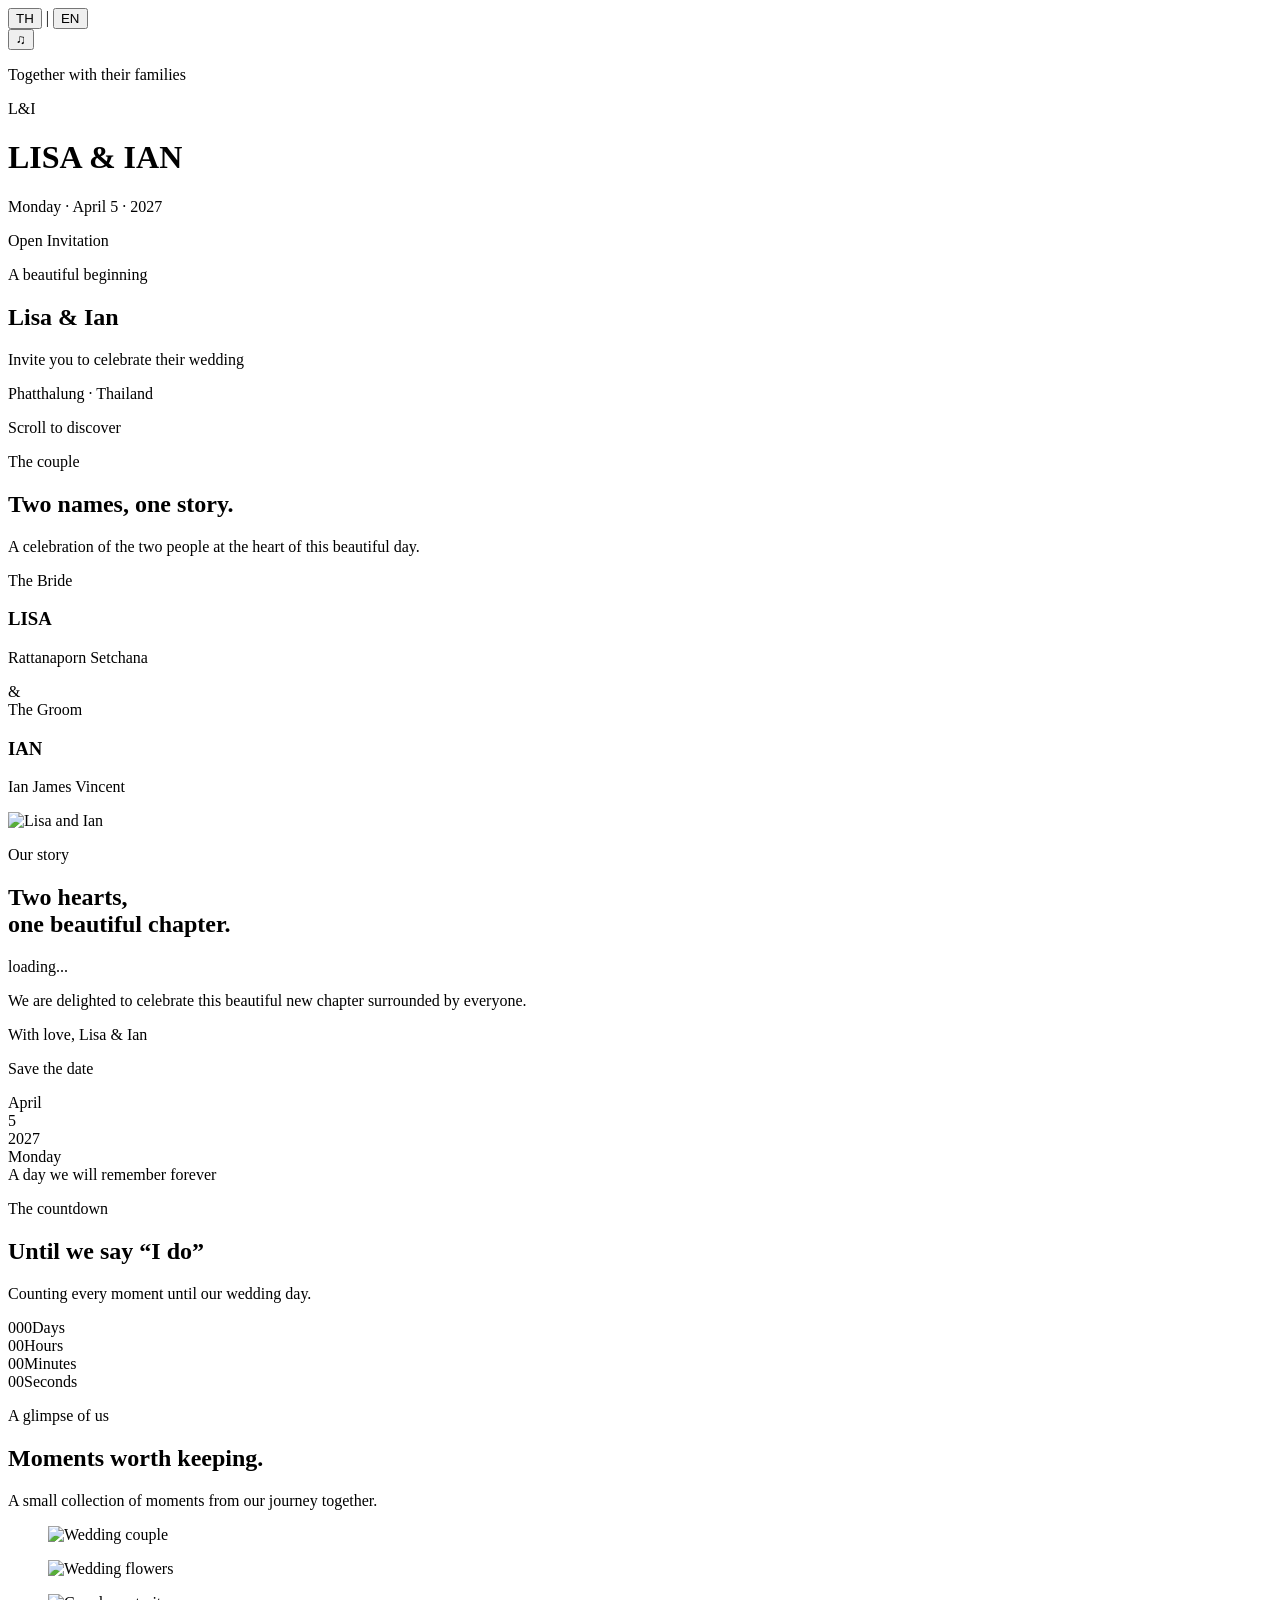
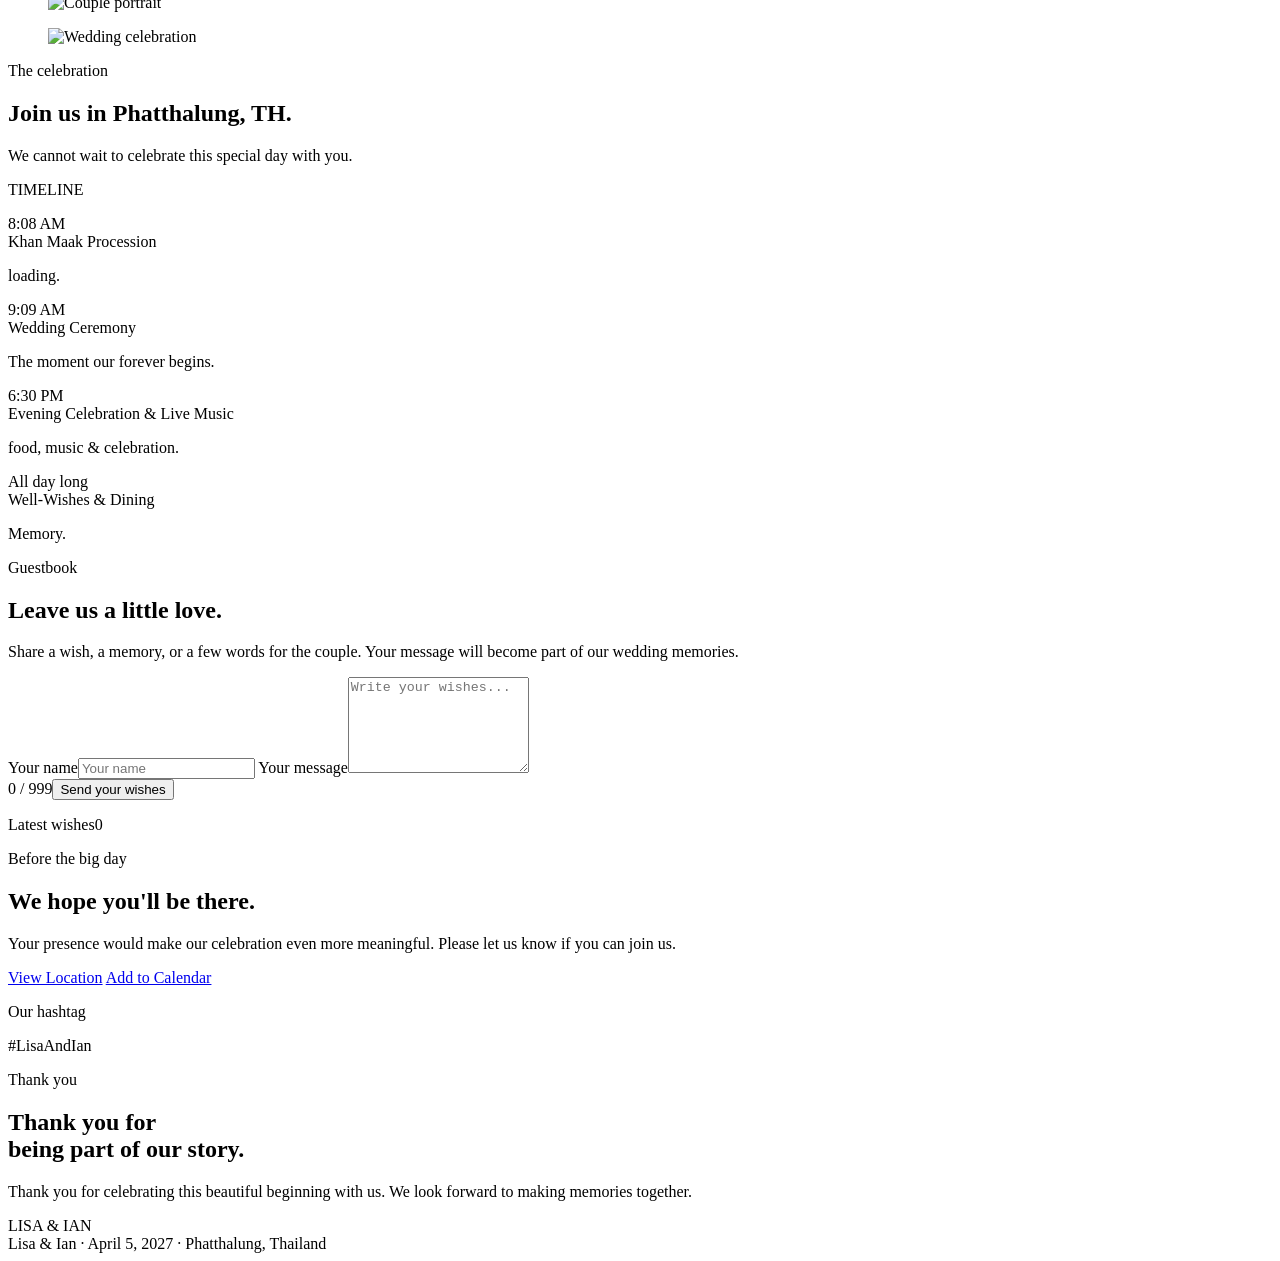
==== index.html @ dd4c302f "Add files via upload" ====
<!DOCTYPE html>
<html lang="en">
<head>
  <meta charset="UTF-8">
  <meta name="viewport" content="width=device-width, initial-scale=1.0">
  <meta name="theme-color" content="#f6f1e8">
  <meta name="description" content="Dao & Ian — Digital Wedding Invitation">
  <title>Lisa & Ian | Wedding Invitation</title>
  <link rel="preconnect" href="https://fonts.googleapis.com">
  <link rel="preconnect" href="https://fonts.gstatic.com" crossorigin>
  <link rel="stylesheet" href="https://fonts.googleapis.com/css2?family=Cormorant+Garamond:wght@400;500;600;700&family=DM+Sans:wght@300;400;500;600&family=Noto+Sans+Thai:wght@300;400;500;600&family=Noto+Serif+Thai:wght@400;500;600;700&display=swap">
  <link rel="stylesheet" href="css/style.css">
</head>
<body>
  <div class="site-noise" aria-hidden="true"></div>

  <header class="floating-tools" aria-label="Invitation controls">
    <div class="language-switcher" role="group" aria-label="Language selector">
      <button type="button" data-lang="th" aria-label="ภาษาไทย">TH</button>
      <span class="language-divider">|</span>
      <button type="button" data-lang="en" aria-label="English">EN</button>
    </div>
    <button type="button" class="music-control" id="music-toggle" aria-pressed="false" aria-label="Play wedding music">
      <span class="music-icon" aria-hidden="true">♫</span>
      <span class="music-label" data-i18n="musicPlay"></span>
    </button>
  </header>

  <audio id="wedding-music" loop>
    <source src="assets/audio/GAVIN.D - A ROCKET TO THE MOON.mp3" type="audio/mpeg">
  </audio>

  <input type="checkbox" id="open-toggle" hidden>

  <div class="petal petal-1" aria-hidden="true"></div>
  <div class="petal petal-2" aria-hidden="true"></div>
  <div class="petal petal-3" aria-hidden="true"></div>
  <div class="petal petal-4" aria-hidden="true"></div>

  <div class="cover" id="cover">
    <div class="cover-card">
      <p class="eyebrow" data-i18n="coverEyebrow">Together with their families</p>
      <div class="monogram" aria-hidden="true">L&amp;I</div>
      <h1>
        <span class="i18n" data-i18n="brideShort">LISA</span>
        <span class="cover-amp">&amp;</span>
        <span class="i18n" data-i18n="groomShort">IAN</span>
      </h1>
      <div class="ornament"></div>
      <p class="cover-date" data-i18n="coverDate">Monday · April 5 · 2027</p>
      <label for="open-toggle" class="open-invitation" id="open-invitation">
        <span data-i18n="openInvitation">Open Invitation</span>
      </label>
    </div>
  </div>

  <main>
    <section class="hero section-full" id="home">
      <div class="hero-inner reveal">
        <p class="eyebrow" data-i18n="heroKicker">A beautiful beginning</p>
        <h2>
          <span>Lisa</span>
          <span class="hero-amp">&amp;</span>
          <span>Ian</span>
        </h2>
        <p class="hero-sub" data-i18n="heroSub">Invite you to celebrate their wedding</p>
        <div class="ornament"></div>
        <p class="hero-sub" data-i18n="location">Phatthalung · Thailand</p>
      </div>
      <div class="scroll-cue" data-i18n="scrollCue">Scroll to discover</div>
    </section>

    <section class="couple section-paper" id="couple">
      <div class="container">
        <div class="center reveal">
          <p class="section-kicker" data-i18n="coupleKicker">The couple</p>
          <h2 class="section-title" data-i18n="coupleTitle">Two names, one story.</h2>
          <p class="lead" data-i18n="coupleLead">A celebration of the two people at the heart of this beautiful day.</p>
        </div>
        <div class="names-grid">
          <article class="name-card reveal">
            <span class="name-role" data-i18n="brideLabel">The Bride</span>
            <h3 data-i18n="brideName">LISA</h3>
            <p class="thai-name" data-i18n="brideThai">Rattanaporn Setchana</p>
          </article>
          <div class="names-divider" aria-hidden="true">&amp;</div>
          <article class="name-card reveal">
            <span class="name-role" data-i18n="groomLabel">The Groom</span>
            <h3 data-i18n="groomName">IAN</h3>
            <p class="thai-name" data-i18n="groomThai">Ian James Vincent</p>
          </article>
        </div>
      </div>
    </section>

    <section class="story section-paper" id="story">
      <div class="container story-grid">
        <div class="story-photo reveal">
          <img src="/assets/images/wgrings.png" alt="Lisa and Ian">
        </div>
        <div class="story-copy reveal">
          <p class="section-kicker" data-i18n="storyKicker">Our story</p>
          <h2 class="section-title" data-i18n="storyTitle">Two hearts,<br>one beautiful chapter.</h2>
          <p data-i18n="storyP1">loading...</p>
          <p data-i18n="storyP2">We are delighted to celebrate this beautiful new chapter surrounded by everyone.</p>
          <div class="signature" data-i18n="signature">With love, Lisa &amp; Ian</div>
        </div>
      </div>
    </section>

    <section class="date-section section-ivory" id="date">
      <div class="container center">
        <p class="section-kicker reveal" data-i18n="saveDate">Save the date</p>
        <div class="date-wrap reveal">
          <div class="month" data-i18n="month">April</div>
          <div class="day">5</div>
          <div class="year" data-i18n="year">2027</div>
          <div class="date-note" data-i18n="dateDay">Monday</div>
          <div class="ornament"></div>
          <div class="date-note" data-i18n="dateNote">A day we will remember forever</div>
        </div>
      </div>
    </section>

    <section class="countdown-section section-paper" id="countdown-section">
      <div class="container center">
        <p class="section-kicker reveal" data-i18n="countdownKicker">The countdown</p>
        <h2 class="section-title reveal" data-i18n="countdownTitle">Until we say “I do”</h2>
        <p class="lead reveal" data-i18n="countdownLead">Counting every moment until our wedding day.</p>
        <div class="countdown-grid reveal" id="countdown" data-target="2027-04-05T17:00:00+07:00" aria-live="polite">
          <div class="countdown-unit"><span class="countdown-value" data-unit="days">000</span><span class="countdown-label" data-i18n="days">Days</span></div>
          <div class="countdown-unit"><span class="countdown-value" data-unit="hours">00</span><span class="countdown-label" data-i18n="hours">Hours</span></div>
          <div class="countdown-unit"><span class="countdown-value" data-unit="minutes">00</span><span class="countdown-label" data-i18n="minutes">Minutes</span></div>
          <div class="countdown-unit"><span class="countdown-value" data-unit="seconds">00</span><span class="countdown-label" data-i18n="seconds">Seconds</span></div>
        </div>
        <p class="countdown-complete" id="countdown-complete" hidden data-i18n="countdownComplete">Today is the day. Welcome to our celebration.</p>
      </div>
    </section>

    <section class="gallery section-paper" id="gallery">
      <div class="container">
        <div class="center reveal">
          <p class="section-kicker" data-i18n="galleryKicker">A glimpse of us</p>
          <h2 class="section-title" data-i18n="galleryTitle">Moments worth keeping.</h2>
          <p class="lead" data-i18n="galleryLead">A small collection of moments from our journey together.</p>
        </div>
        <div class="gallery-grid">
          <figure class="gallery-item g1 reveal"><img src="/assets/images/di02_n.jpg" alt="Wedding couple"></figure>
          <figure class="gallery-item g2 reveal"><img src="https://images.unsplash.com/photo-1519225421980-715cb0215aed?auto=format&amp;fit=crop&amp;w=1000&amp;q=85" alt="Wedding flowers"></figure>
          <figure class="gallery-item g3 reveal"><img src="/assets/images/di03_n.jpg" alt="Couple portrait"></figure>
          <figure class="gallery-item g4 reveal"><img src="https://images.unsplash.com/photo-1464366400600-7168b8af9bc3?auto=format&amp;fit=crop&amp;w=1400&amp;q=85" alt="Wedding celebration"></figure>
        </div>
      </div>
    </section>

    <section class="details section-ivory" id="details">
      <div class="container">
        <div class="center reveal">
          <p class="section-kicker" data-i18n="celebrationKicker">The celebration</p>
          <h2 class="section-title" data-i18n="celebrationTitle">Join us in Phatthalung, TH.</h2>
          <p class="lead" data-i18n="celebrationLead">We cannot wait to celebrate this special day with you.</p>
        </div>
        <div class="container center">
        <p class="section-kicker reveal" data-i18n="day">TIMELINE</p>       
        <div class="timeline">
          <div class="time-row reveal"><div class="time-copy"><div class="time" data-i18n="time1">8:08 AM</div><div class="event" data-i18n="guestArrival">Khan Maak Procession</div><p data-i18n="welcome">loading.</p></div></div>
          <div class="time-row reveal"><div class="time-copy"><div class="time" data-i18n="time2">9:09 AM</div><div class="event" data-i18n="ceremony">Wedding Ceremony</div><p data-i18n="foreverBegins">The moment our forever begins.</p></div></div>
          <div class="time-row reveal"><div class="time-copy"><div class="time" data-i18n="time3">6:30 PM</div><div class="event" data-i18n="dinner">Evening Celebration &amp; Live Music</div><p data-i18n="goodFood">food, music &amp; celebration.</p></div></div>
          <div class="time-row reveal"><div class="time-copy"><div class="time" data-i18n="allDay">All day long</div><div class="event" data-i18n="endOfEvening">Well-Wishes &amp; Dining</div><p data-i18n="nextMemory">Memory.</p></div></div>
        </div>
      </div>
      </div>
    </section>
    
    <section class="wishes section-ivory" id="wishes">
      <div class="container">
        <div class="center reveal">
          <p class="section-kicker" data-i18n="wishesKicker">Guestbook</p>
          <h2 class="section-title" data-i18n="wishesTitle">Leave us a little love.</h2>
          <p class="lead" data-i18n="wishesLead">Share a wish, a memory, or a few words for the couple. Your message will become part of our wedding memories.</p>
        </div>

        <div class="wishes-layout">
          <form class="wish-form reveal" id="wish-form" novalidate>
            <label class="field"><span data-i18n="wishNameLabel">Your name</span><input id="wish-name" name="name" type="text" maxlength="80" required autocomplete="name" placeholder="Your name" data-i18n-placeholder="wishPlaceholderName"></label>
            <label class="field"><span data-i18n="wishMessageLabel">Your message</span><textarea id="wish-message" name="message" maxlength="500" rows="6" required placeholder="Write your wishes..." data-i18n-placeholder="wishPlaceholderMessage"></textarea></label>
            <div class="form-row"><span class="char-count" id="char-count">0 / 999</span><button class="button primary" type="submit" id="wish-submit"><span data-i18n="wishSubmit">Send your wishes</span></button></div>
            <p class="form-status" id="wish-status" role="status" aria-live="polite"></p>
          </form>

          <div class="wish-list-wrap reveal">
            <div class="wish-list-head"><span data-i18n="latestWishes">Latest wishes</span><span class="wish-count" id="wish-count">0</span></div>
            <div class="wish-list" id="wish-list" aria-live="polite"></div>
          </div>
        </div>
      </div>
    </section>

    <section class="cta section-ivory" id="rsvp">
      <div class="container reveal center">
        <p class="section-kicker" data-i18n="beforeDay">Before the big day</p>
        <h2 class="section-title" data-i18n="hopeThere">We hope you'll be there.</h2>
        <p class="lead" data-i18n="rsvpLead">Your presence would make our celebration even more meaningful. Please let us know if you can join us.</p>
        <div class="cta-buttons">
          <a class="button" href="https://maps.app.goo.gl/TdqtcqQXXJu2aYjw8" target="_blank" rel="noopener"><span data-i18n="viewLocation">View Location</span></a>
          <!-- <a class="button primary" href="https://forms.google.com/" target="_blank" rel="noopener"><span data-i18n="rsvp">RSVP</span></a> -->
          <a class="button" href="https://calendar.google.com/" target="_blank" rel="noopener"><span data-i18n="calendar">Add to Calendar</span></a>
        </div>
        <div class="ornament"></div>
        <p class="section-kicker" data-i18n="hashtag">Our hashtag</p>
        <div class="hashtag">#LisaAndIan</div>
      </div>
    </section>

    <section class="farewell" id="farewell">
      <div class="container reveal center">
        <p class="section-kicker" data-i18n="thankYou">Thank you</p>
        <h2 data-i18n="farewellTitle">Thank you for<br>being part of our story.</h2>
        <p data-i18n="farewellLead">Thank you for celebrating this beautiful beginning with us. We look forward to making memories together.</p>
        <div class="initials">LISA &amp; IAN</div>
      </div>
    </section>
  </main>

  <footer><span data-i18n="footer">Lisa &amp; Ian · April 5, 2027 · Phatthalung, Thailand</span></footer>

  <script src="js/config.js"></script>
  <!-- <script src="js/i18n.js"></script> -->
  <script src="js/countdown.js"></script>
  <script src="js/music.js"></script>
  <script src="js/guestbook.js"></script>
  <script src="js/main.js"></script>
</body>
</html>
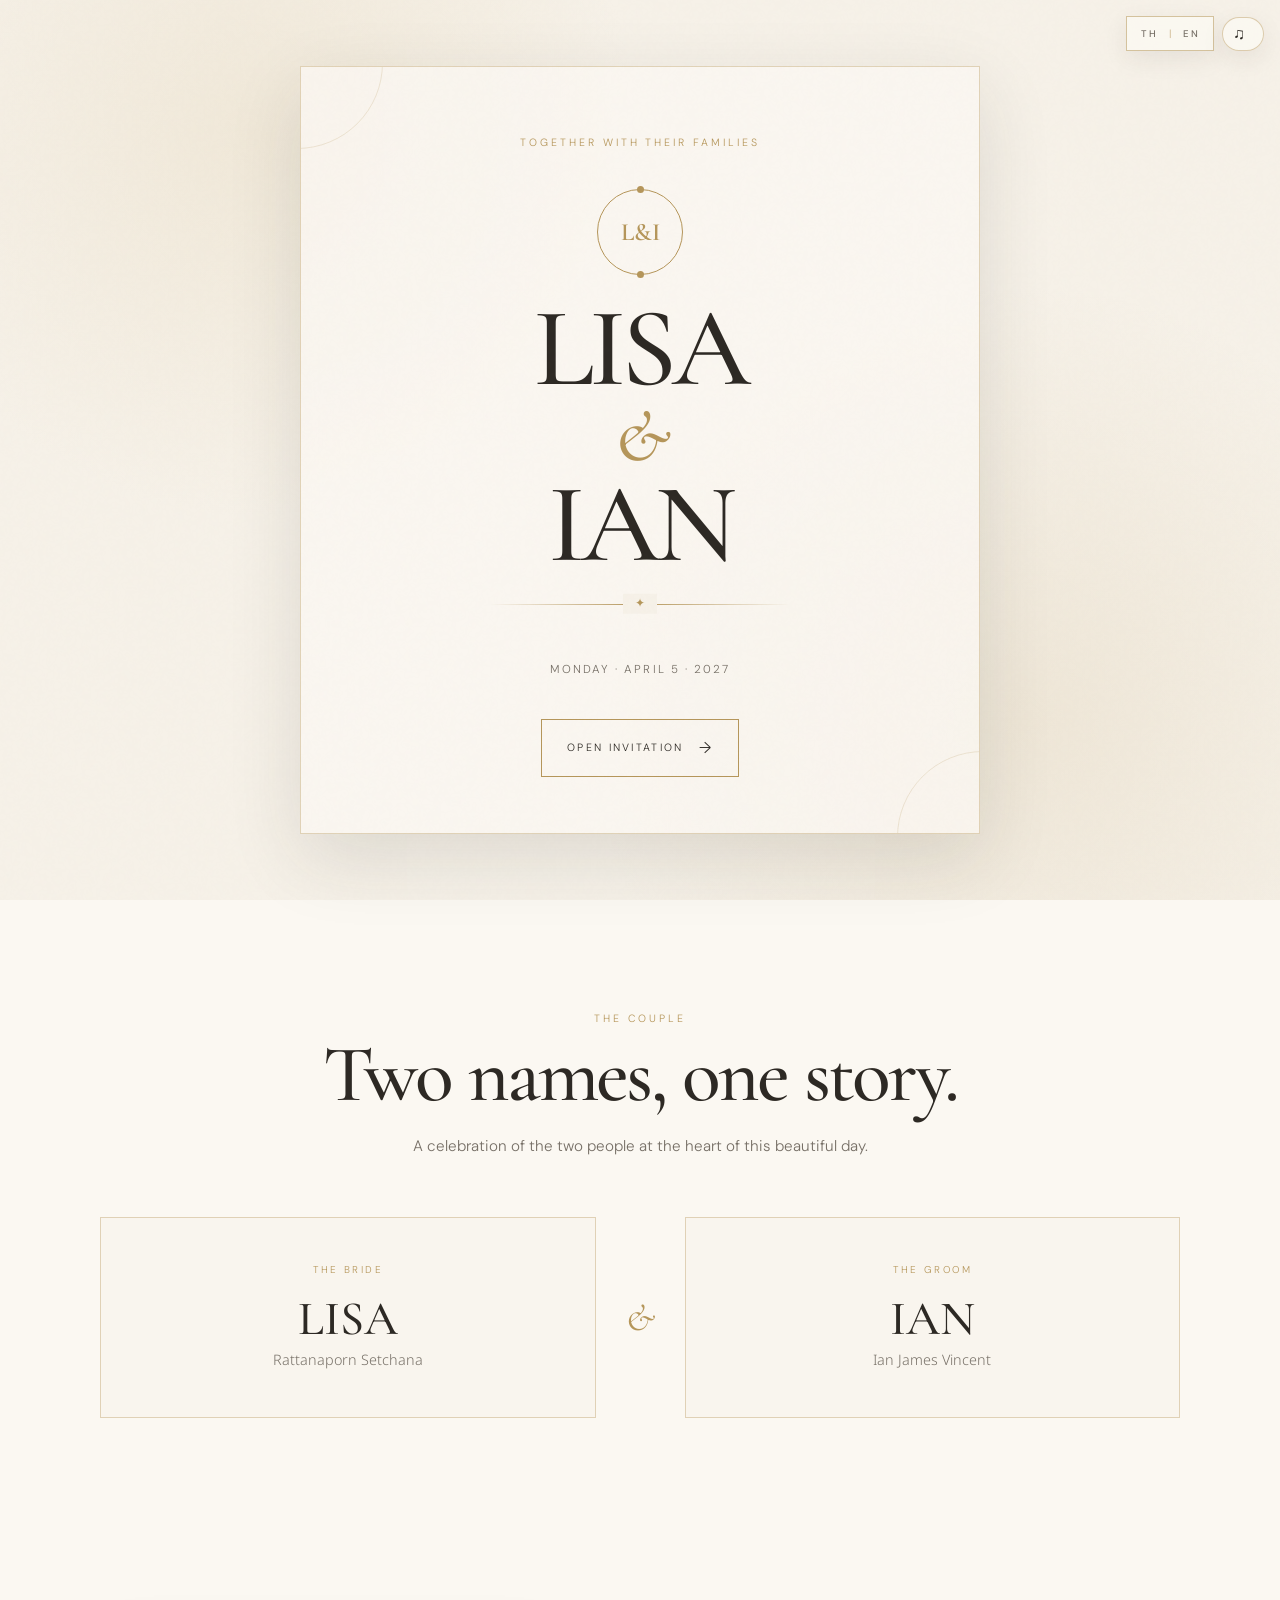
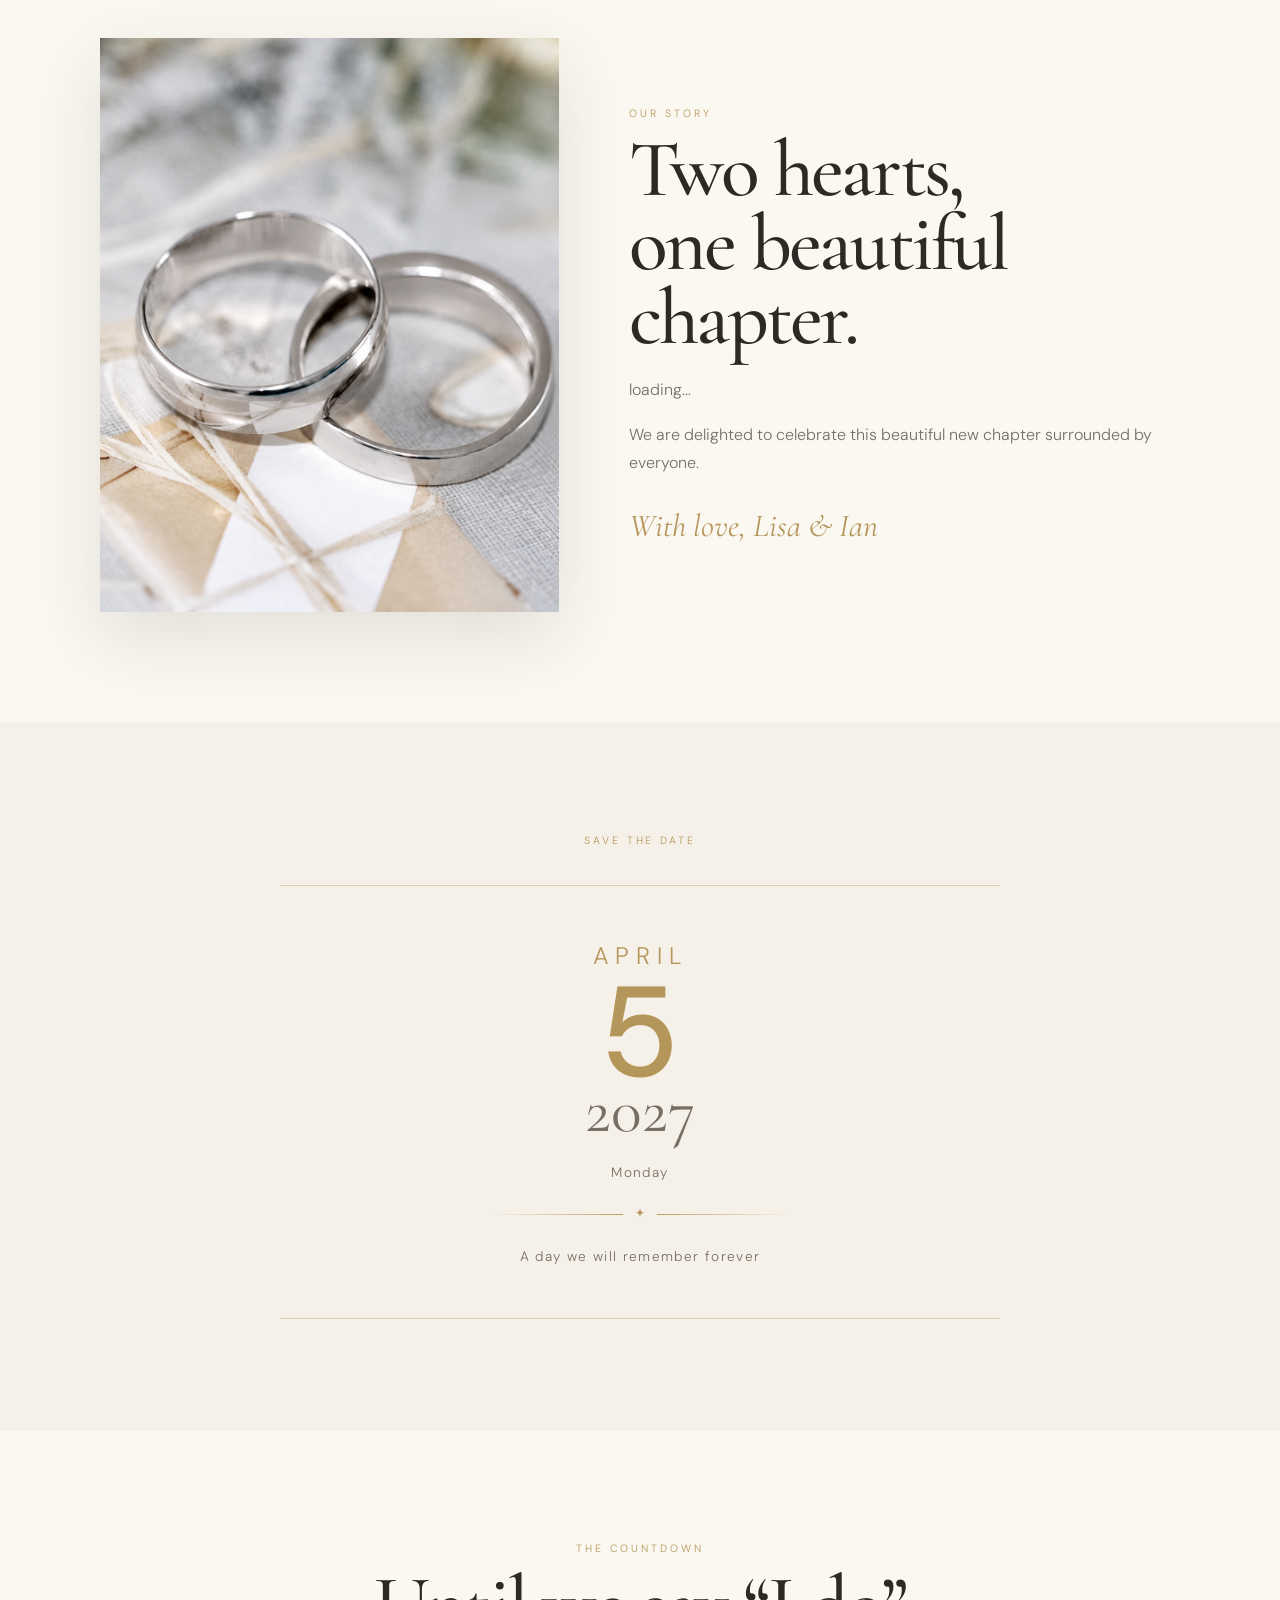
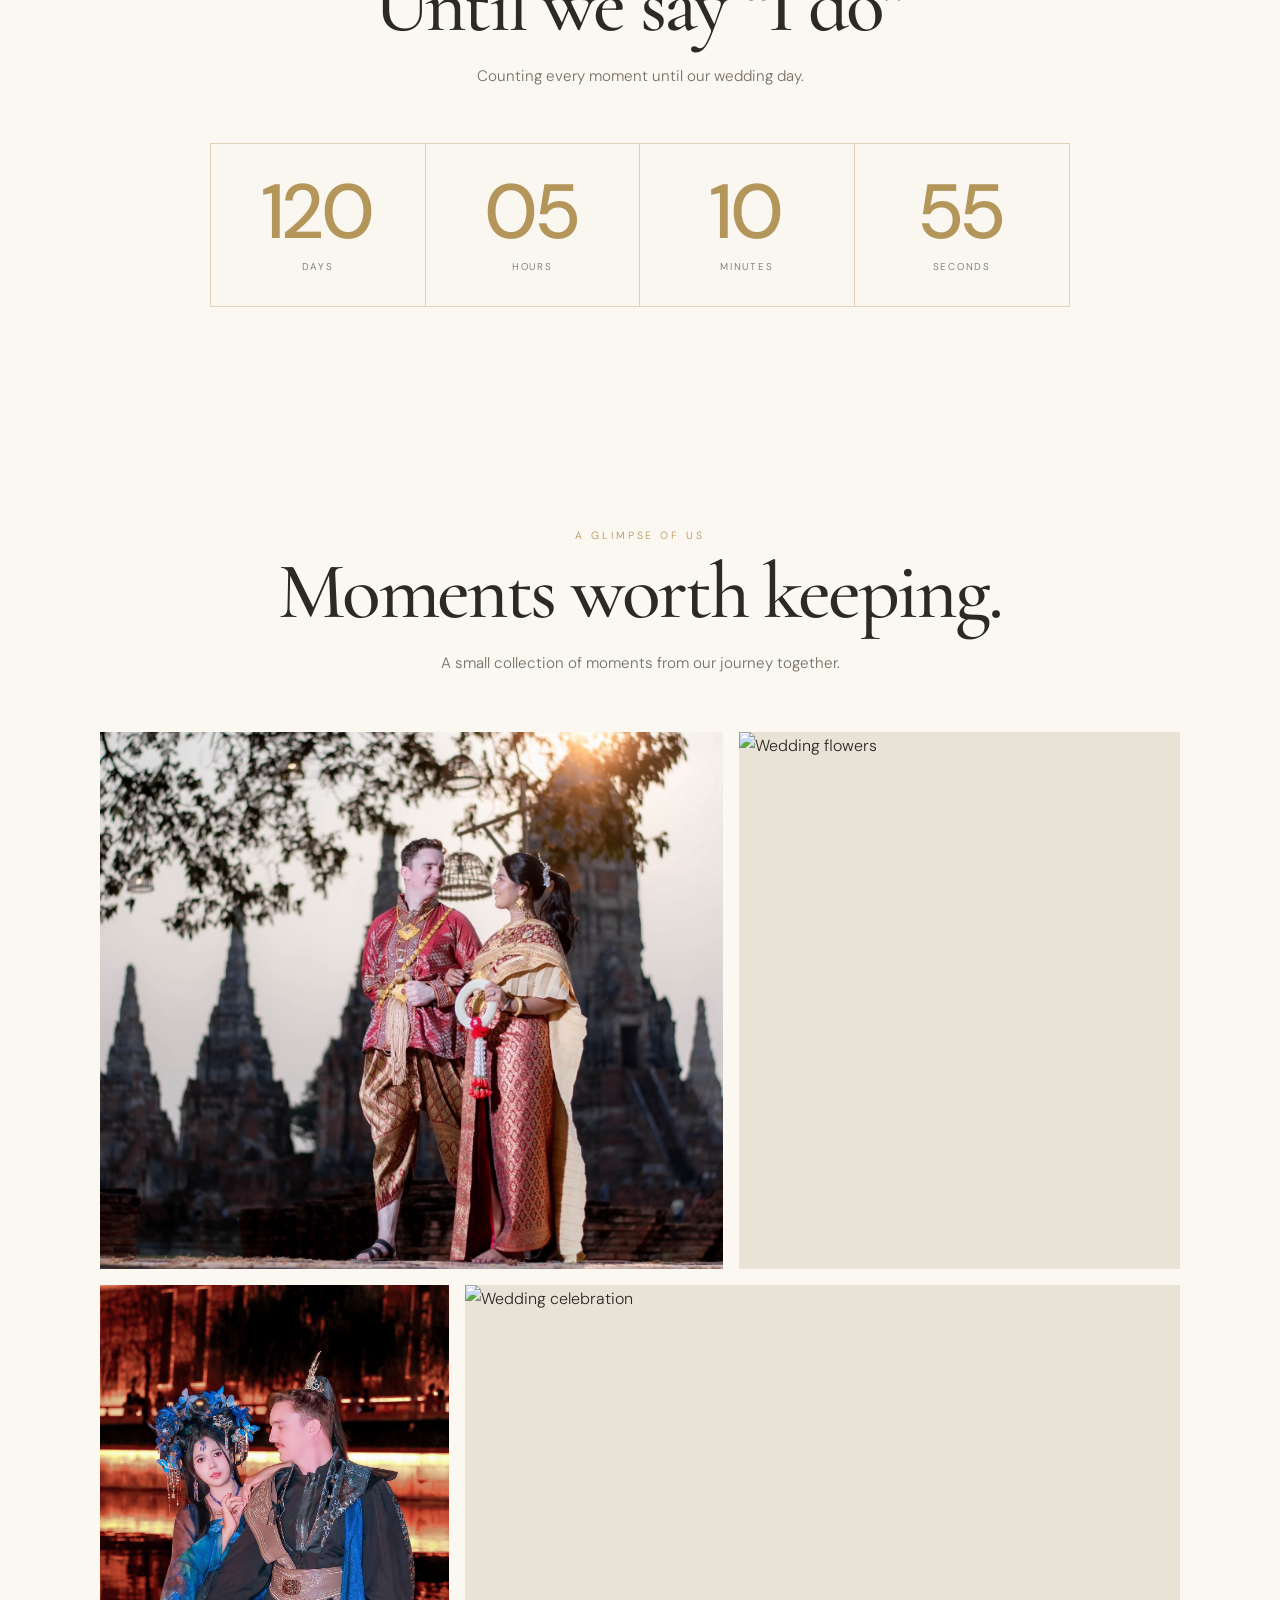
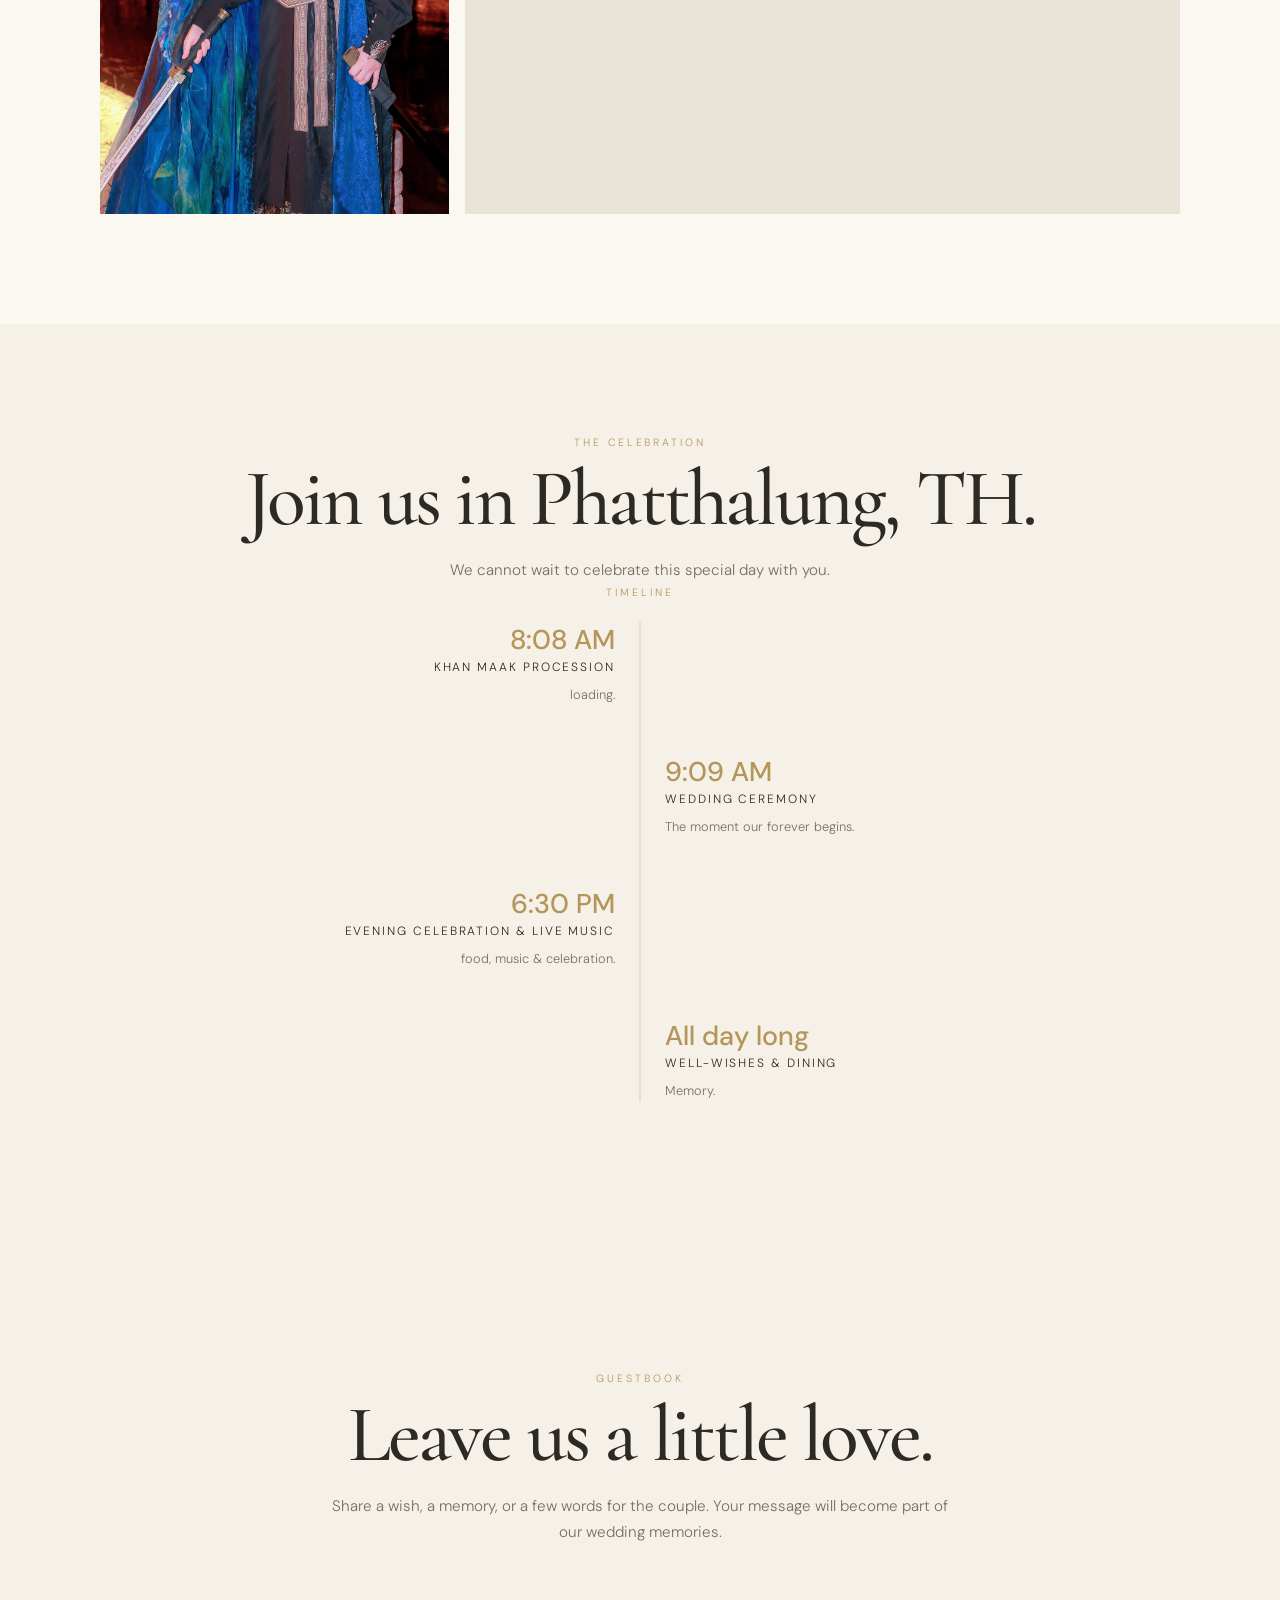
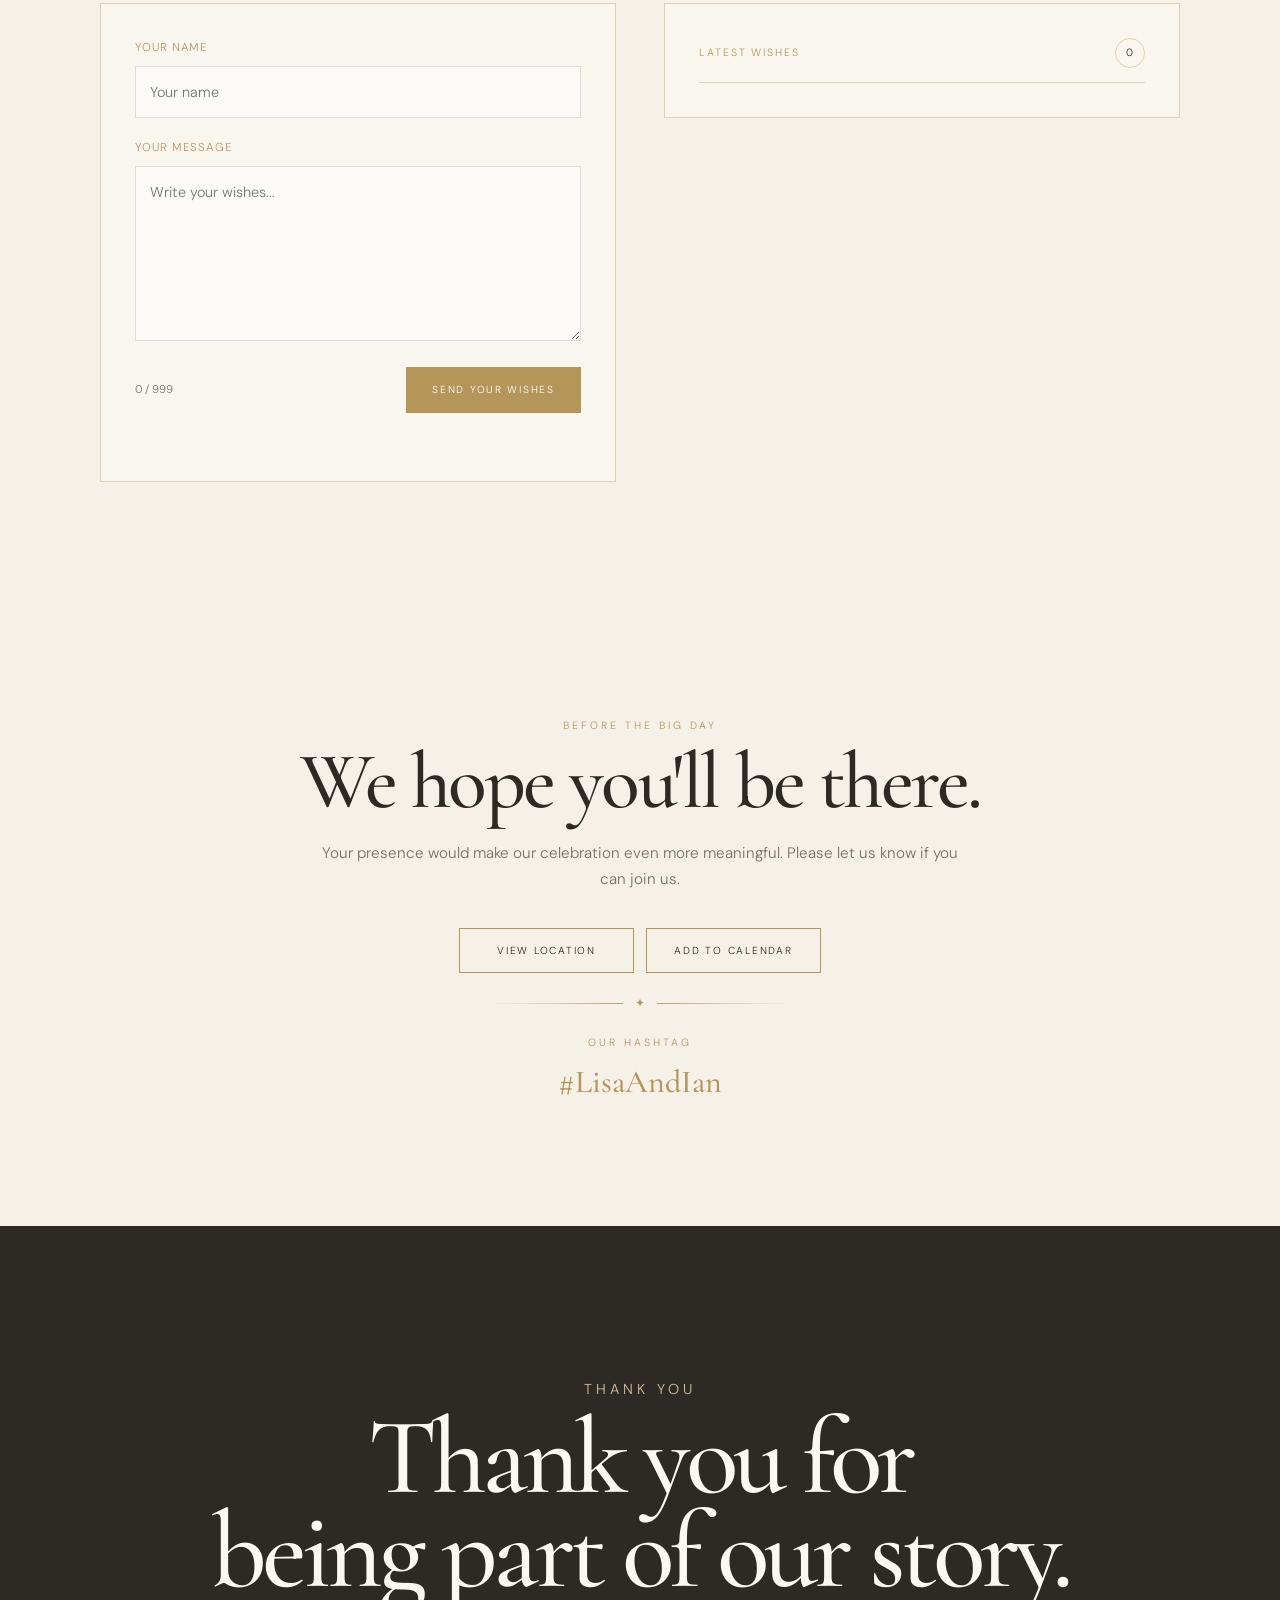
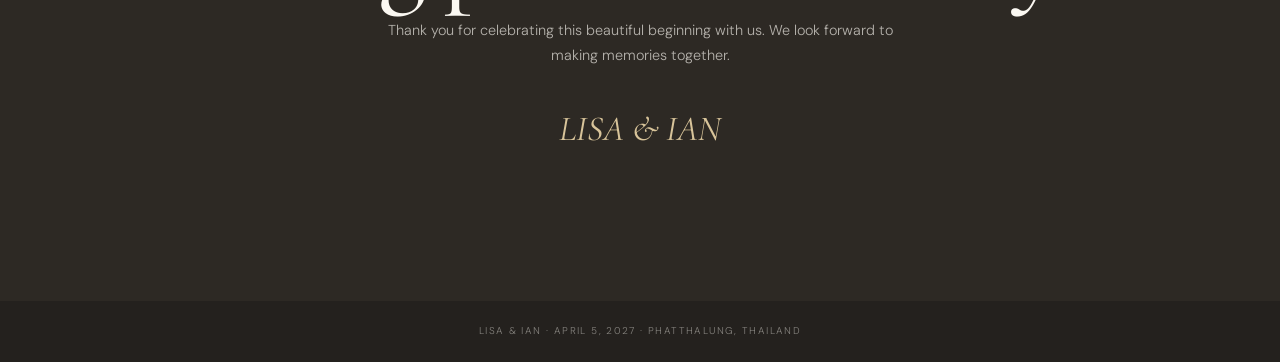
==== commit 82d580e5: "Update index.html" ====
--- a/index.html
+++ b/index.html
@@ -96,7 +96,7 @@
     <section class="story section-paper" id="story">
       <div class="container story-grid">
         <div class="story-photo reveal">
-          <img src="/assets/images/wgrings.png" alt="Lisa and Ian">
+          <img src="assets/images/wgrings.png" alt="Lisa and Ian">
         </div>
         <div class="story-copy reveal">
           <p class="section-kicker" data-i18n="storyKicker">Our story</p>
--- a/css/style.css
+++ b/css/style.css
@@ -0,0 +1,163 @@
+:root {
+  --ivory: #f6f1e8;
+  --paper: #fbf8f2;
+  --ink: #2d2924;
+  --muted: #766f66;
+  --gold: #b5965a;
+  --gold-soft: #d8c49a;
+  --line: rgba(181, 150, 90, .38);
+  --shadow: 0 24px 70px rgba(45, 41, 36, .12);
+  --serif: 'Cormorant Garamond', 'Noto Serif Thai', Georgia, serif;
+  --sans: 'DM Sans', 'Noto Sans Thai', Arial, sans-serif;
+}
+
+* { box-sizing: border-box; }
+html { scroll-behavior: smooth; }
+body { margin: 0; background: var(--ivory); color: var(--ink); font-family: var(--sans); font-weight: 300; line-height: 1.7; overflow-x: hidden; }
+body.locked { overflow: hidden; }
+a { color: inherit; }
+button, input, textarea { font: inherit; }
+img { display: block; width: 100%; max-width: 100%; }
+
+.site-noise { position: fixed; inset: 0; pointer-events: none; z-index: 120; opacity: .035; background-image: url("data:image/svg+xml,%3Csvg viewBox='0 0 140 140' xmlns='http://www.w3.org/2000/svg'%3E%3Cfilter id='n'%3E%3CfeTurbulence type='fractalNoise' baseFrequency='.9' numOctaves='2' stitchTiles='stitch'/%3E%3C/filter%3E%3Crect width='100%25' height='100%25' filter='url(%23n)' opacity='.4'/%3E%3C/svg%3E"); }
+
+.floating-tools { position: fixed; top: 16px; right: 16px; z-index: 140; display: flex; align-items: center; gap: 8px; }
+.language-switcher, .music-control { border: 1px solid rgba(181,150,90,.55); background: rgba(251,248,242,.87); backdrop-filter: blur(12px); -webkit-backdrop-filter: blur(12px); box-shadow: 0 8px 24px rgba(45,41,36,.08); }
+.language-switcher { display: flex; align-items: center; gap: 5px; padding: 5px 7px; }
+.language-switcher button { appearance: none; border: 0; background: transparent; color: var(--muted); padding: 5px 7px; font: 500 .60rem var(--sans); letter-spacing: .15em; cursor: pointer; transition: .28s ease; }
+.language-switcher button:hover { color: var(--ink); }
+.language-switcher button.active { background: var(--gold); color: #fff; }
+.language-divider { color: var(--gold); font-size: .65rem; opacity: .75; }
+.music-control { display: inline-flex; align-items: center; gap: 8px; min-height: 34px; padding: 6px 10px; border-radius: 999px; color: var(--ink); border-color: rgba(181,150,90,.45); cursor: pointer; transition: .28s ease; }
+.music-control:hover { transform: translateY(-1px); }
+.music-control.is-playing { background: var(--gold); color: #fff; }
+.music-icon { font-size: 1rem; line-height: 1; }
+.music-label { font-size: .62rem; letter-spacing: .14em; text-transform: uppercase; }
+
+.cover { position: fixed; inset: 0; z-index: 100; display: grid; place-items: center; padding: 28px; background: radial-gradient(circle at 20% 15%, rgba(216,196,154,.20), transparent 30%), radial-gradient(circle at 80% 80%, rgba(181,150,90,.12), transparent 35%), var(--ivory); transition: opacity 1s ease, visibility 1s ease, transform 1s ease; }
+#open-toggle:checked ~ .cover { opacity: 0; visibility: hidden; transform: scale(1.03); pointer-events: none; }
+.cover-card { position: relative; width: min(680px,100%); min-height: min(760px,88vh); padding: 56px 30px; display: flex; flex-direction: column; justify-content: center; align-items: center; text-align: center; border: 1px solid var(--line); background: rgba(251,248,242,.78); box-shadow: var(--shadow); overflow: hidden; }
+.cover-card::before, .cover-card::after { content: ""; position: absolute; width: 170px; height: 170px; border: 1px solid rgba(181,150,90,.20); border-radius: 50%; }
+.cover-card::before { top: -90px; left: -90px; }
+.cover-card::after { bottom: -90px; right: -90px; }
+.eyebrow, .section-kicker { color: var(--gold); font-size: .66rem; letter-spacing: .28em; text-transform: uppercase; }
+.cover h1 { margin: 0; font: 500 clamp(3.5rem,12vw,7rem)/.86 var(--serif); letter-spacing: -.045em; }
+.cover-amp { display: block; margin: 9px 0; font-style: italic; font-size: .65em; color: var(--gold); }
+.monogram { width: 86px; height: 86px; margin: 26px 0; display: grid; place-items: center; border: 1px solid var(--gold); border-radius: 50%; font: 600 1.55rem var(--serif); color: var(--gold); position: relative; }
+.monogram::before, .monogram::after { content:""; position:absolute; width:7px; height:7px; border-radius:50%; background:var(--gold); }
+.monogram::before { top:-4px; } .monogram::after { bottom:-4px; }
+.cover-date { margin: 25px 0 40px; color: var(--muted); font-size: .72rem; letter-spacing: .18em; text-transform: uppercase; }
+.open-invitation { display: inline-flex; align-items: center; gap: 15px; padding: 14px 25px; border: 1px solid var(--gold); color: var(--ink); text-decoration: none; font-size: .66rem; letter-spacing: .22em; text-transform: uppercase; cursor: pointer; transition:.35s ease; }
+.open-invitation::after { content:"→"; font-size:1rem; transition:transform .35s ease; }
+.open-invitation:hover { background: var(--gold); color:#fff; } .open-invitation:hover::after { transform:translateX(5px); }
+
+.petal { position:fixed; z-index:1; width:8px; height:14px; border:1px solid rgba(181,150,90,.32); border-radius:100% 0 100% 0; pointer-events:none; opacity:.45; animation: petalFloat 13s linear infinite; }
+.petal-1{left:7%;top:22%;animation-delay:-4s;} .petal-2{left:88%;top:35%;animation-delay:-8s;animation-duration:16s}.petal-3{left:74%;top:78%;animation-delay:-2s;animation-duration:14s}.petal-4{left:17%;top:76%;animation-delay:-10s;animation-duration:18s}
+@keyframes petalFloat{0%{transform:translate3d(0,20px,0) rotate(0)}50%{transform:translate3d(24px,-45px,0) rotate(130deg)}100%{transform:translate3d(-18px,-100px,0) rotate(260deg);opacity:0}}
+
+main { position:relative; z-index:2; }
+section { position:relative; padding:110px 22px; }
+.section-full { min-height:100vh; }
+.section-paper { background:var(--paper); }
+.section-ivory { background:var(--ivory); }
+.container { width:min(1080px,100%); margin:0 auto; }
+.center { text-align:center; }
+.section-kicker { margin:0 0 10px; }
+.section-title { margin:0 0 22px; font:500 clamp(2.8rem,8vw,5rem)/.92 var(--serif); letter-spacing:-.035em; }
+.lead { max-width:640px; margin:0 auto; color:var(--muted); font-size:.95rem; }
+.ornament { width:min(300px,70%); height:1px; margin:30px auto; background:linear-gradient(90deg,transparent,var(--gold),transparent); position:relative; }
+.ornament::after { content:"✦"; position:absolute; left:50%; top:50%; transform:translate(-50%,-53%); padding:0 12px; background:var(--ivory); color:var(--gold); font-size:.72rem; }
+.section-paper .ornament::after { background:var(--paper); }
+
+.hero { display:grid; place-items:center; text-align:center; overflow:hidden; }
+.hero::before { content:""; position:absolute; inset:0; background:linear-gradient(to bottom,rgba(246,241,232,.08),rgba(246,241,232,.78)),url('/assets/images/di01_n.jpg') center/cover; filter:saturate(.72); transform:scale(1.05); animation:heroZoom 18s ease-in-out infinite alternate; z-index:-2; }
+.hero::after { content:""; position:absolute; inset:0; background:linear-gradient(to bottom,rgba(246,241,232,.15),var(--ivory) 94%); z-index:-1; }
+@keyframes heroZoom{from{transform:scale(1.05)}to{transform:scale(1.12)}}
+.hero-inner { padding-top:12vh; }
+.hero h2 { margin:18px 0 30px; font:400 clamp(4rem,12vw,8rem)/.83 var(--serif); letter-spacing:-.055em; }
+.hero h2 span { display:block; } .hero-amp { margin:10px 0; font-style:italic; font-size:.5em; color:var(--gold); }
+.hero-sub { font-size:.72rem; letter-spacing:.20em; text-transform:uppercase; color:var(--muted); }
+.scroll-cue { position:absolute; bottom:34px; left:50%; transform:translateX(-50%); font-size:.60rem; letter-spacing:.22em; text-transform:uppercase; color:var(--muted); }
+.scroll-cue::after { content:""; display:block; width:1px; height:42px; margin:10px auto 0; background:var(--gold); animation:scrollLine 2s ease-in-out infinite; }
+@keyframes scrollLine{0%,100%{transform:scaleY(.3);transform-origin:top}50%{transform:scaleY(1);transform-origin:top}}
+
+.names-grid { position:relative; display:grid; grid-template-columns:1fr auto 1fr; align-items:center; gap:30px; margin-top:58px; }
+.name-card { padding:44px 30px; text-align:center; border:1px solid var(--line); background:rgba(246,241,232,.42); }
+.name-role { display:block; color:var(--gold); font-size:.62rem; letter-spacing:.24em; text-transform:uppercase; }
+.name-card h3 { margin:15px 0 4px; font:500 clamp(2rem,4vw,3rem)/1.05 var(--serif); }
+.thai-name { margin:0; color:var(--muted); font-family:'Noto Sans Thai',var(--sans); font-size:.90rem; }
+.names-divider { font:italic 2.4rem var(--serif); color:var(--gold); }
+
+.story-grid { display:grid; grid-template-columns:1fr 1.2fr; gap:70px; align-items:center; }
+.story-photo { aspect-ratio:4/5; overflow:hidden; box-shadow:var(--shadow); background:#e9e2d7; }
+.story-photo img { height:100%; object-fit:cover; transition:transform 1s ease; } .story-photo:hover img{transform:scale(1.04)}
+.story-copy p:not(.section-kicker) { color:var(--muted); margin:0 0 18px; }
+.signature { margin-top:30px; font:italic 2rem var(--serif); color:var(--gold); }
+
+.date-wrap { position:relative; width:min(720px,100%); margin:35px auto 0; padding:50px 20px; border-top:1px solid var(--line); border-bottom:1px solid var(--line); }
+.month { font-size:1.5rem; letter-spacing:.28em; text-transform:uppercase; color:var(--gold); }
+.day { margin:10px 0 0; font:500 clamp(7rem,10vw,15rem)/.72 var(--sans); color:var(--gold); }
+.year { font:400 clamp(1rem,7vw,4rem)/1 var(--serif); color:var(--muted); }
+.date-note { margin-top:18px; color:var(--muted); font-size:.85rem; letter-spacing:.10em; }
+
+.countdown-section { border-top:1px solid rgba(181,150,90,.12); }
+.countdown-grid { display:grid; grid-template-columns:repeat(4,1fr); max-width:860px; margin:54px auto 0; border:1px solid var(--line); }
+.countdown-unit { padding:30px 20px; border-right:1px solid var(--line); background:rgba(246,241,232,.28); } .countdown-unit:last-child{border-right:0}
+.countdown-value { display:block; font:500 clamp(2.8rem,6vw,5rem)/1 var(--sans); color:var(--gold); }
+.countdown-label { display:block; margin-top:8px; color:var(--muted); font-size:.62rem; letter-spacing:.18em; text-transform:uppercase; }
+.countdown-complete { margin-top:28px; color:var(--gold); font-family:var(--sans); font-size:1.35rem; }
+
+.gallery-grid { display:grid; grid-template-columns:repeat(12,1fr); gap:16px; margin-top:55px; }
+.gallery-item { margin:0; overflow:hidden; background:#e9e2d7; }
+.gallery-item img { height:100%; object-fit:cover; transition:transform 1s cubic-bezier(.2,.7,.2,1); } .gallery-item:hover img{transform:scale(1.06)}
+.g1{grid-column:1/8;aspect-ratio:1.}.g2{grid-column:8/13;aspect-ratio:.82}.g3{grid-column:1/5;aspect-ratio:.66}.g4{grid-column:5/13;aspect-ratio:1.35}
+
+.details-grid { display:grid; grid-template-columns:repeat(2,1fr); gap:1px; background:var(--line); border:1px solid var(--line); margin-top:55px; }
+.detail-card { background:var(--paper); padding:42px 28px; text-align:center; }
+.detail-icon { font:1.7rem var(--serif); color:var(--gold); margin-bottom:12px; }
+.detail-card h3 { margin:0 0 10px; font:500 2rem var(--serif); }
+.detail-card p { margin:0; color:var(--muted); font-size:.88rem; }
+
+.timeline { position:relative; max-width:760px; margin:20px auto 0; text-align:left; }
+.timeline::before { content:""; position:absolute; left:50%; top:0; bottom:0; width:1px; background:var(--line); transform:translateX(-50%); }
+.time-row { display:grid; grid-template-columns:1fr 1fr; gap:50px; margin:0 0 48px; }
+.time-copy { position:relative; } .time-row:nth-child(odd) .time-copy{text-align:right}.time-row:nth-child(even) .time-copy{grid-column:2}
+.time { font:500 1.7rem var(--sans); color:var(--gold); }.event{font-size:.75rem;letter-spacing:.16em;text-transform:uppercase}.time-copy p{margin:7px 0 0;color:var(--muted);font-size:.8rem}
+
+.swatches { display:flex; justify-content:center; gap:14px; margin:28px 0; }.swatch{width:52px;height:52px;border-radius:50%;border:1px solid rgba(45,41,36,.12)}.swatch:nth-child(1){background:#d9d0c2}.swatch:nth-child(2){background:#b6a48b}.swatch:nth-child(3){background:#8f8270}.swatch:nth-child(4){background:#4e4841}.dress-note{color:var(--muted);font-size:.88rem}
+
+.wishes-layout { display:grid; grid-template-columns:1fr 1fr; gap:48px; margin-top:58px; align-items:start; }
+.wish-form, .wish-list-wrap { border:1px solid var(--line); background:rgba(251,248,242,.70); padding:34px; }
+.field { display:block; margin-bottom:20px; color:var(--ink); font-size:.72rem; letter-spacing:.08em; text-transform:uppercase; }
+.field span { display:block; margin-bottom:8px; color:var(--gold); }
+.field input, .field textarea { width:100%; border:1px solid rgba(45,41,36,.14); background:rgba(255,255,255,.45); color:var(--ink); padding:13px 14px; outline:none; border-radius:0; transition:border-color .25s ease, box-shadow .25s ease; text-transform:none; letter-spacing:0; font-size:.9rem; }
+.field textarea { resize:vertical; min-height:150px; }
+.field input:focus,.field textarea:focus{border-color:var(--gold);box-shadow:0 0 0 3px rgba(181,150,90,.11)}
+.form-row{display:flex;align-items:center;justify-content:space-between;gap:15px}.char-count{font-size:.70rem;color:var(--muted)}
+.button { display:inline-flex; justify-content:center; align-items:center; min-width:175px; padding:13px 20px; border:1px solid var(--gold); background:transparent; color:var(--ink); text-decoration:none; font-size:.64rem; letter-spacing:.17em; text-transform:uppercase; cursor:pointer; transition:.35s ease; }
+.button:hover{transform:translateY(-2px);box-shadow:0 10px 28px rgba(45,41,36,.10)}.button.primary{background:var(--gold);color:#fff}.button:disabled{opacity:.6;cursor:not-allowed;transform:none}
+.form-status{min-height:1.5em;margin:16px 0 0;color:var(--muted);font-size:.78rem}.form-status.success{color:#6f765d}.form-status.error{color:#9a5e52}
+.wish-list-head{display:flex;align-items:center;justify-content:space-between;padding-bottom:14px;border-bottom:1px solid var(--line);font-size:.66rem;letter-spacing:.18em;text-transform:uppercase;color:var(--gold)}.wish-count{min-width:30px;height:30px;display:grid;place-items:center;border:1px solid var(--line);border-radius:50%;color:var(--ink);font-size:.66rem}
+.wish-list{max-height:470px;overflow:auto;padding-right:6px}.wish-empty{padding:42px 0;text-align:center;color:var(--muted);font-family:var(--serif);font-size:1.25rem}.wish-item{padding:20px 0;border-bottom:1px solid rgba(181,150,90,.18)}.wish-item:last-child{border-bottom:0}.wish-meta{display:flex;align-items:center;justify-content:space-between;gap:10px}.wish-name{font:600 1.05rem var(--serif)}.wish-date{font-size:.64rem;color:var(--muted)}.wish-message{margin:7px 0 0;color:var(--muted);font-size:.86rem;white-space:pre-wrap;overflow-wrap:anywhere}
+
+.cta{padding-top:125px;padding-bottom:125px}.cta-buttons{display:flex;justify-content:center;flex-wrap:wrap;gap:12px;margin-top:35px}.hashtag{font:500 2rem var(--serif);color:var(--gold)}
+.farewell{min-height:75vh;display:grid;place-items:center;text-align:center;background:var(--ink);color:var(--paper)}.farewell .section-kicker{color:var(--gold-soft)}.farewell h2{margin:10px 0 20px;font:500 clamp(3.2rem,10vw,6.8rem)/.86 var(--serif);letter-spacing:-.045em}.farewell p{max-width:550px;margin:auto;color:rgba(251,248,242,.66);font-size:.9rem}.initials{margin-top:40px;font:italic 2.2rem var(--serif);color:var(--gold-soft)}
+footer{padding:22px;text-align:center;background:#24211e;color:rgba(251,248,242,.45);font-size:.62rem;letter-spacing:.14em;text-transform:uppercase}
+.i18n{transition:opacity .22s ease,transform .22s ease}body.language-changing .i18n{opacity:0;transform:translateY(3px)}
+.reveal{opacity:1;transform:translateY(0)} .reveal-js{opacity:0;transform:translateY(28px);transition:opacity .75s ease, transform .75s ease}.reveal-js.is-visible{opacity:1;transform:translateY(0)} .toast{position:fixed;left:50%;bottom:22px;z-index:160;max-width:min(520px,calc(100% - 32px));padding:12px 16px;border:1px solid var(--line);background:rgba(45,41,36,.94);color:var(--paper);font-size:.78rem;box-shadow:var(--shadow);opacity:0;transform:translate(-50%,10px);pointer-events:none;transition:.3s ease}.toast.show{opacity:1;transform:translate(-50%,0)}
+@supports (animation-timeline:view()){.reveal{animation:reveal linear both;animation-timeline:view();animation-range:entry 5% cover 28%}@keyframes reveal{from{opacity:0;transform:translateY(28px)}to{opacity:1;transform:translateY(0)}}}
+
+@media (max-width:760px){
+  section{padding:82px 18px}.floating-tools{top:10px;right:10px}.music-label{display:none}.music-control{width:36px;height:36px;justify-content:center;padding:0}.language-switcher button{padding:4px 6px;font-size:.56rem}
+  .cover{padding:18px}.cover-card{min-height:78vh;padding:45px 22px}.cover h1{font-size:clamp(3.0rem,14vw,5.5rem)}
+  .hero-inner{padding-top:8vh}.hero h2{font-size:clamp(3.6rem,17vw,6.8rem)}.hero-sub{font-size:.62rem;letter-spacing:.15em}
+  .names-grid{grid-template-columns:1fr;gap:16px}.names-divider{order:2}.name-card{padding:34px 22px}.name-card h3{font-size:2.2rem}
+  .story-grid{grid-template-columns:1fr;gap:40px}.story-photo{aspect-ratio:1/1}.section-title{font-size:clamp(2.6rem,13vw,4rem)}
+  .date-wrap{padding:42px 12px}.day{font-size:clamp(6.8rem,28vw,10rem)}.month{font-size:1.15rem}
+  .countdown-grid{grid-template-columns:repeat(2,1fr)}.countdown-unit:nth-child(2){border-right:0}.countdown-unit{padding:25px 12px;border-bottom:1px solid var(--line)}.countdown-unit:nth-last-child(-n+2){border-bottom:0}
+  .gallery-grid{grid-template-columns:1fr 1fr}.g1,.g2,.g3,.g4{grid-column:auto;aspect-ratio:1/1}.g1,.g4{grid-column:1/3}
+  .details-grid{grid-template-columns:1fr}.timeline::before{left:8px;transform:none}.time-row,.time-row:nth-child(even){display:block;padding-left:30px;margin-bottom:38px}.time-row:nth-child(odd) .time-copy,.time-row:nth-child(even) .time-copy{text-align:left}.time-row:nth-child(even) .time-copy{grid-column:auto}
+  .wishes-layout{grid-template-columns:1fr;gap:25px}.wish-form,.wish-list-wrap{padding:25px}.form-row{align-items:stretch;flex-direction:column}.button{width:100%}
+  .cta-buttons{flex-direction:column}.cta-buttons .button{width:100%}
+}
+@media (prefers-reduced-motion:reduce){html{scroll-behavior:auto}*,*:before,*:after{animation-duration:.01ms!important;animation-iteration-count:1!important;transition-duration:.01ms!important}}
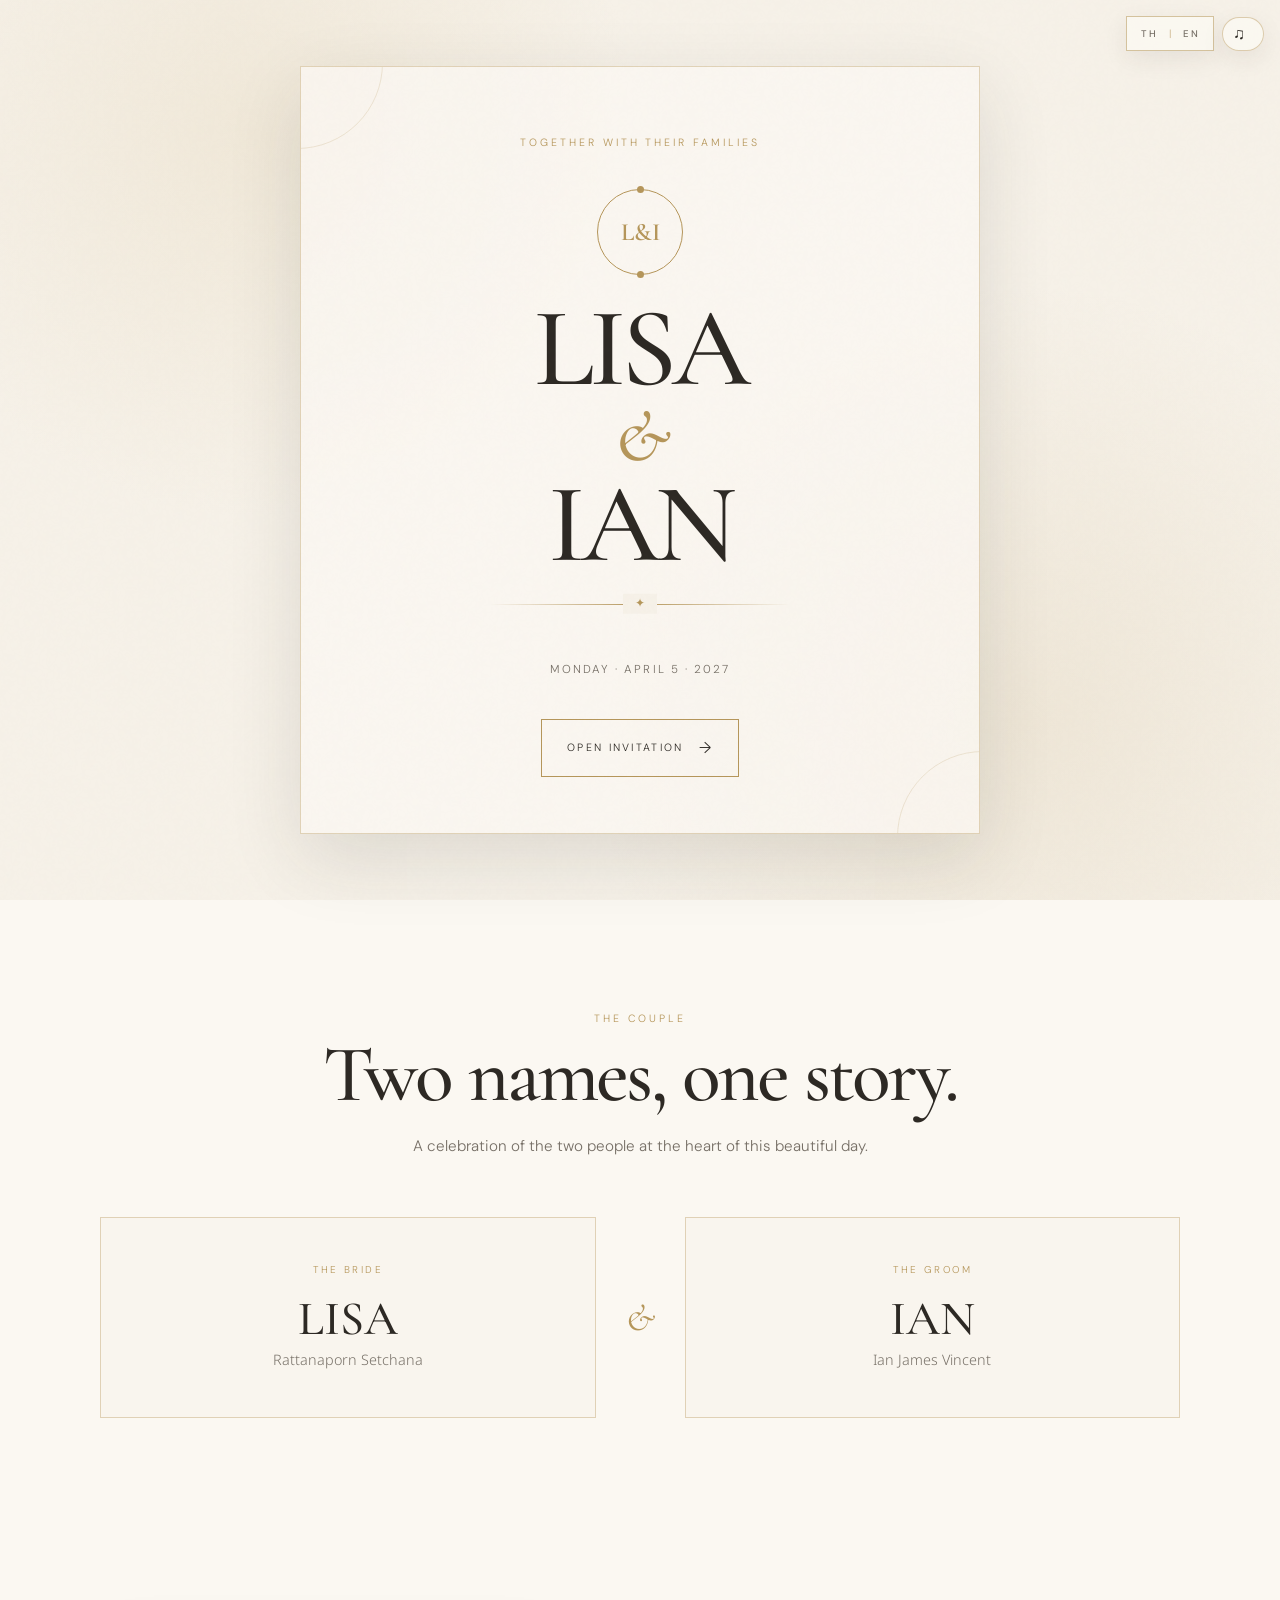
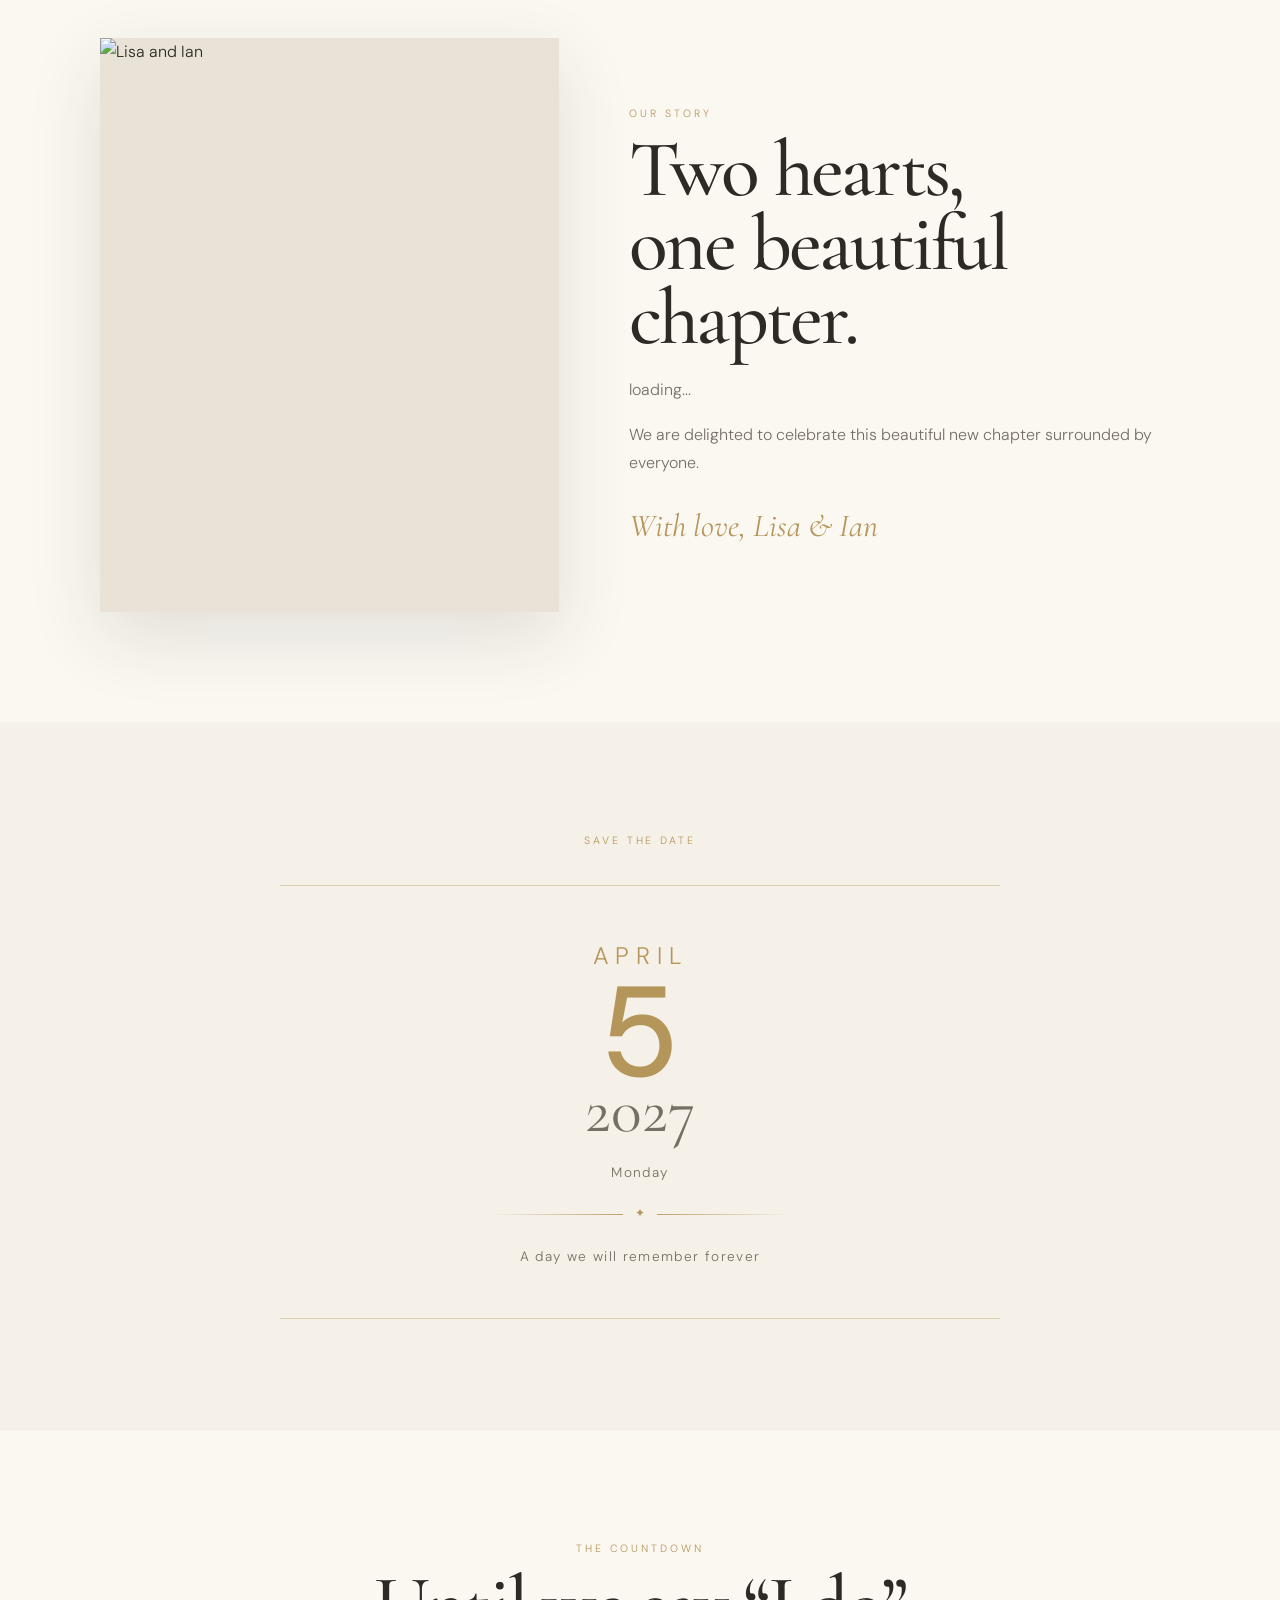
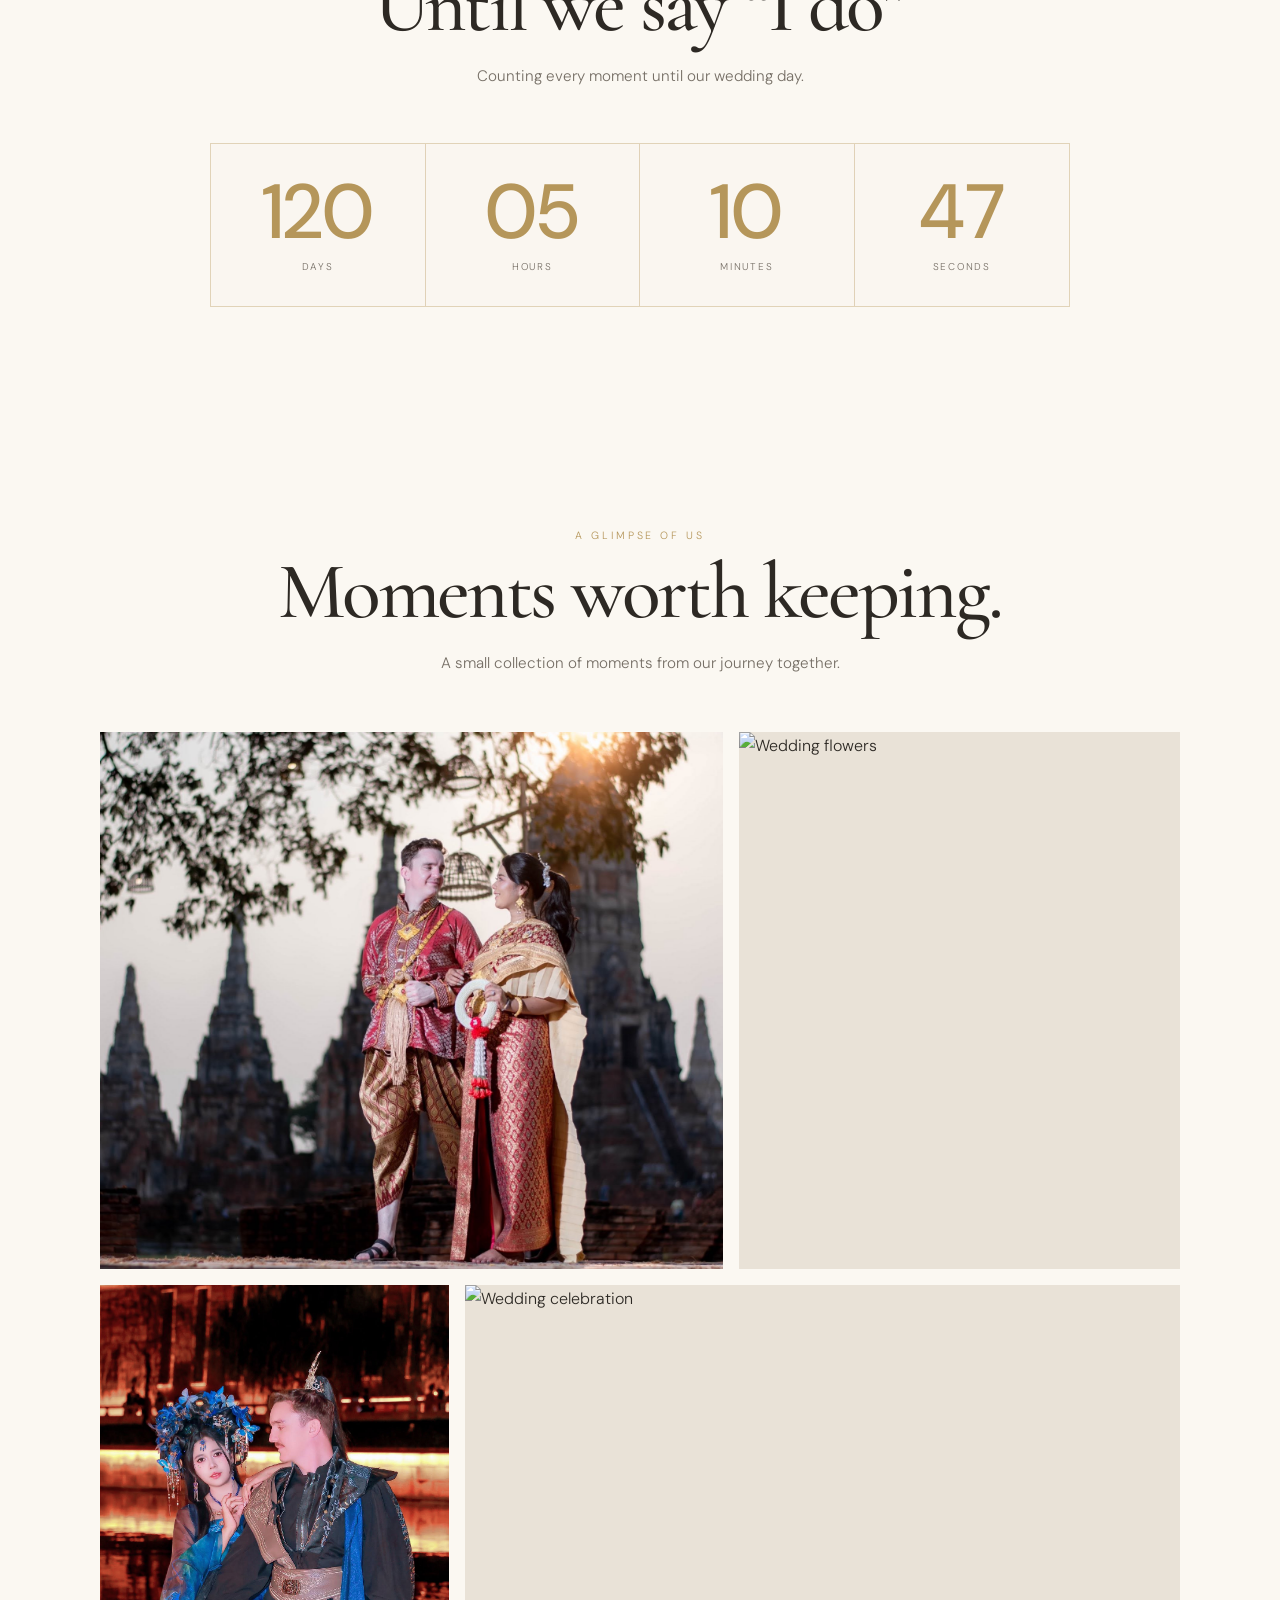
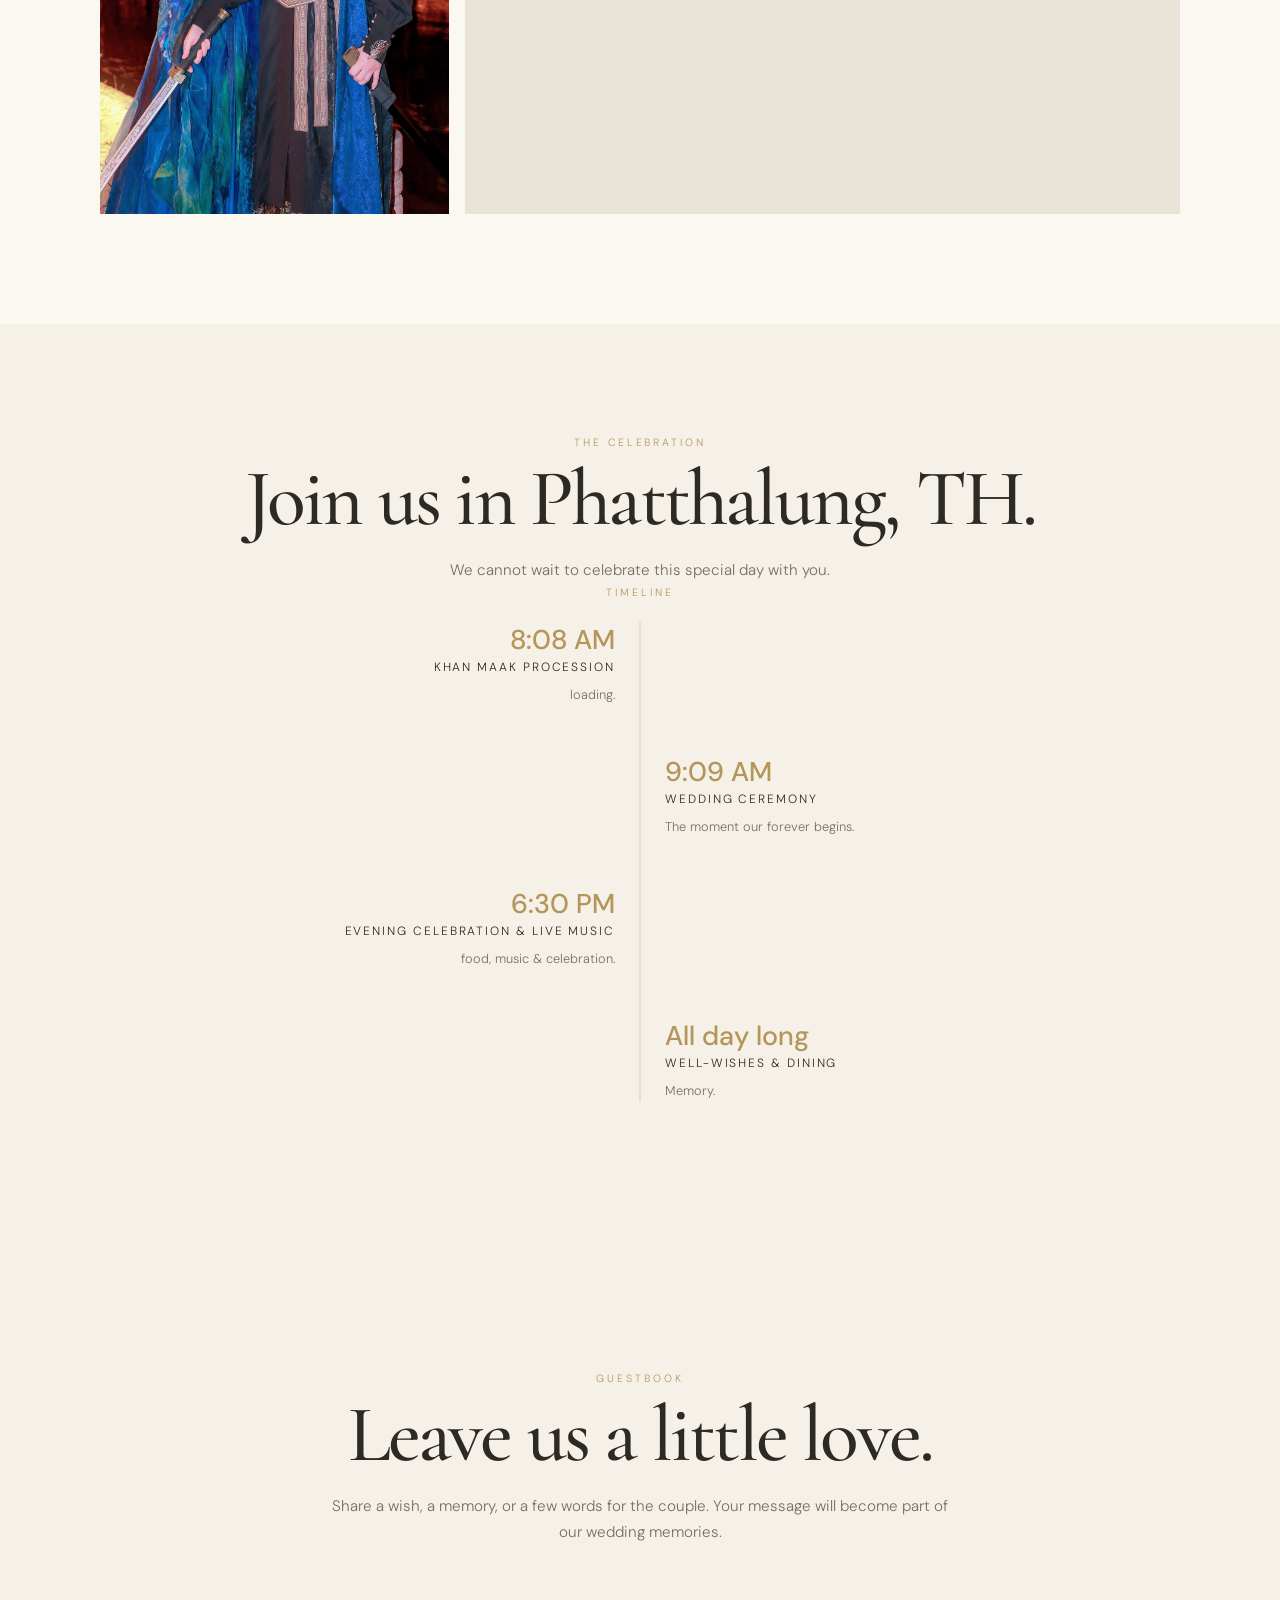
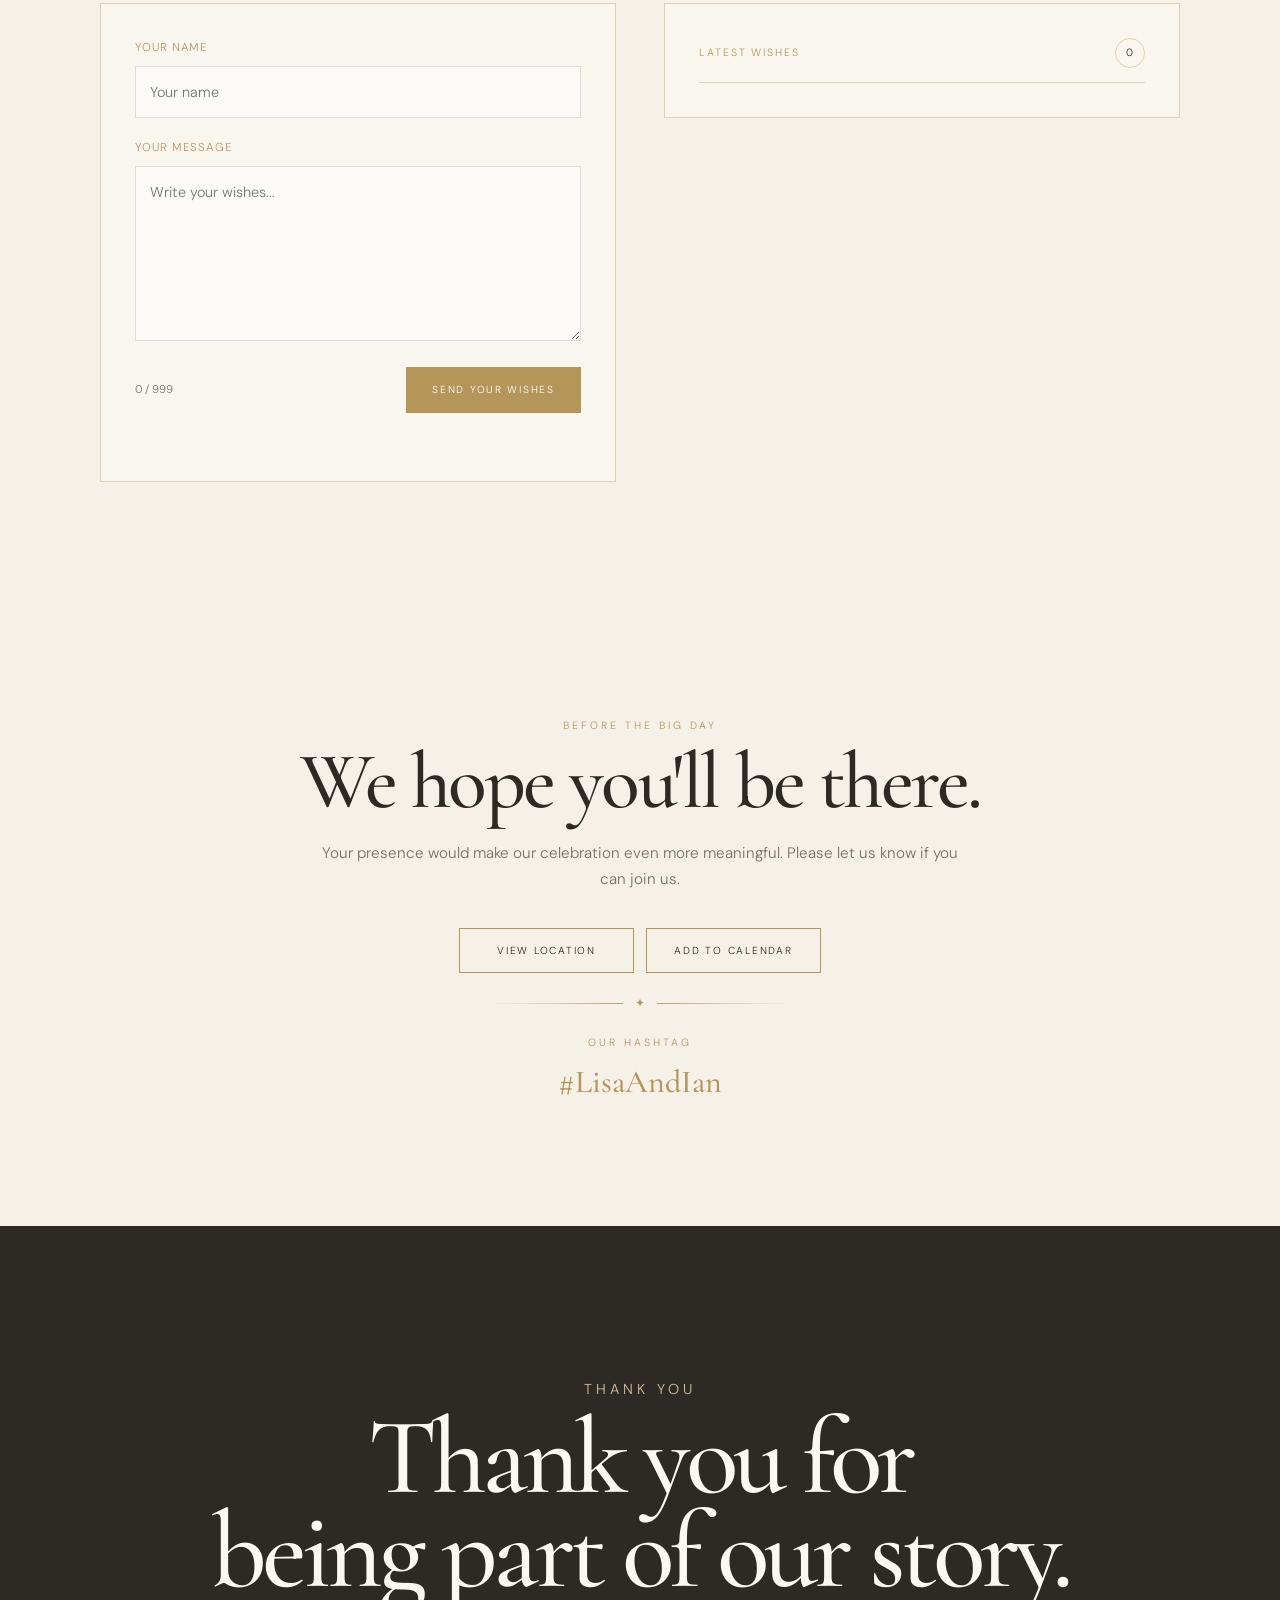
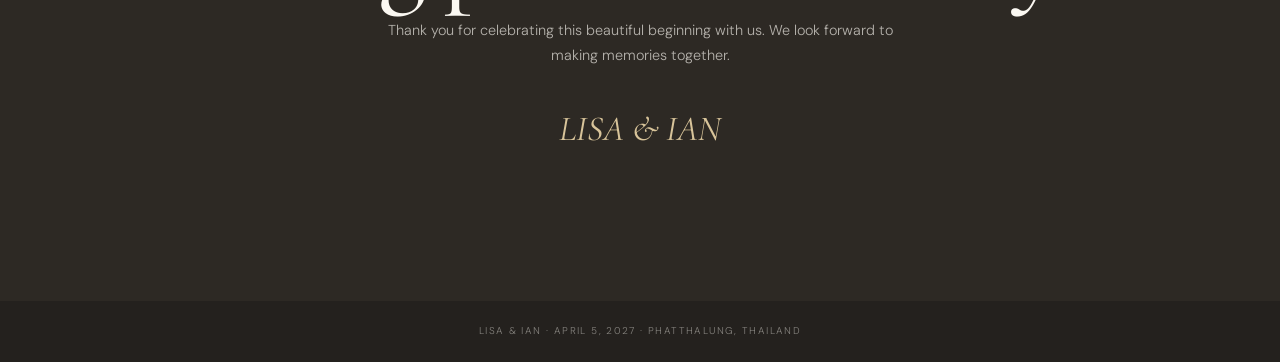
==== commit dd06ca1c: "Update index.html" ====
--- a/index.html
+++ b/index.html
@@ -96,7 +96,7 @@
     <section class="story section-paper" id="story">
       <div class="container story-grid">
         <div class="story-photo reveal">
-          <img src="assets/images/wgrings.png" alt="Lisa and Ian">
+          <img src="wgrings.png" alt="Lisa and Ian">
         </div>
         <div class="story-copy reveal">
           <p class="section-kicker" data-i18n="storyKicker">Our story</p>
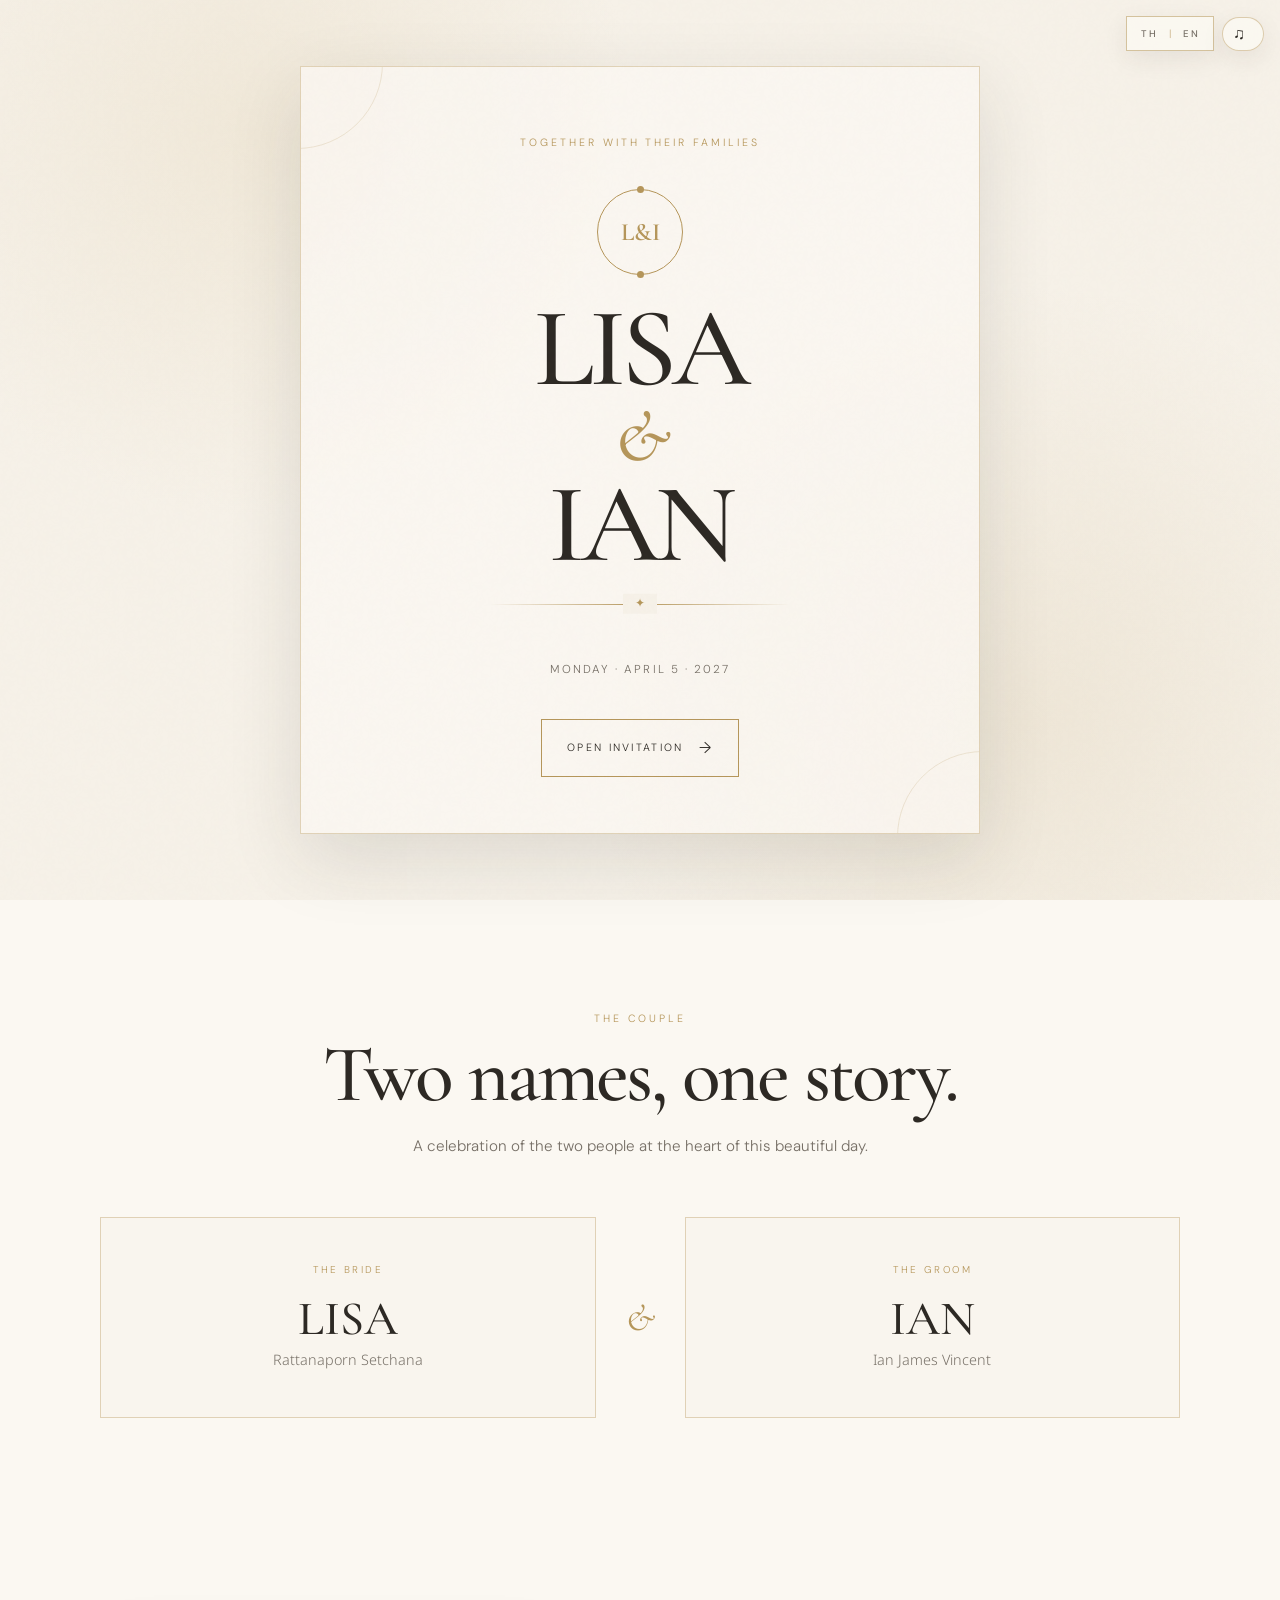
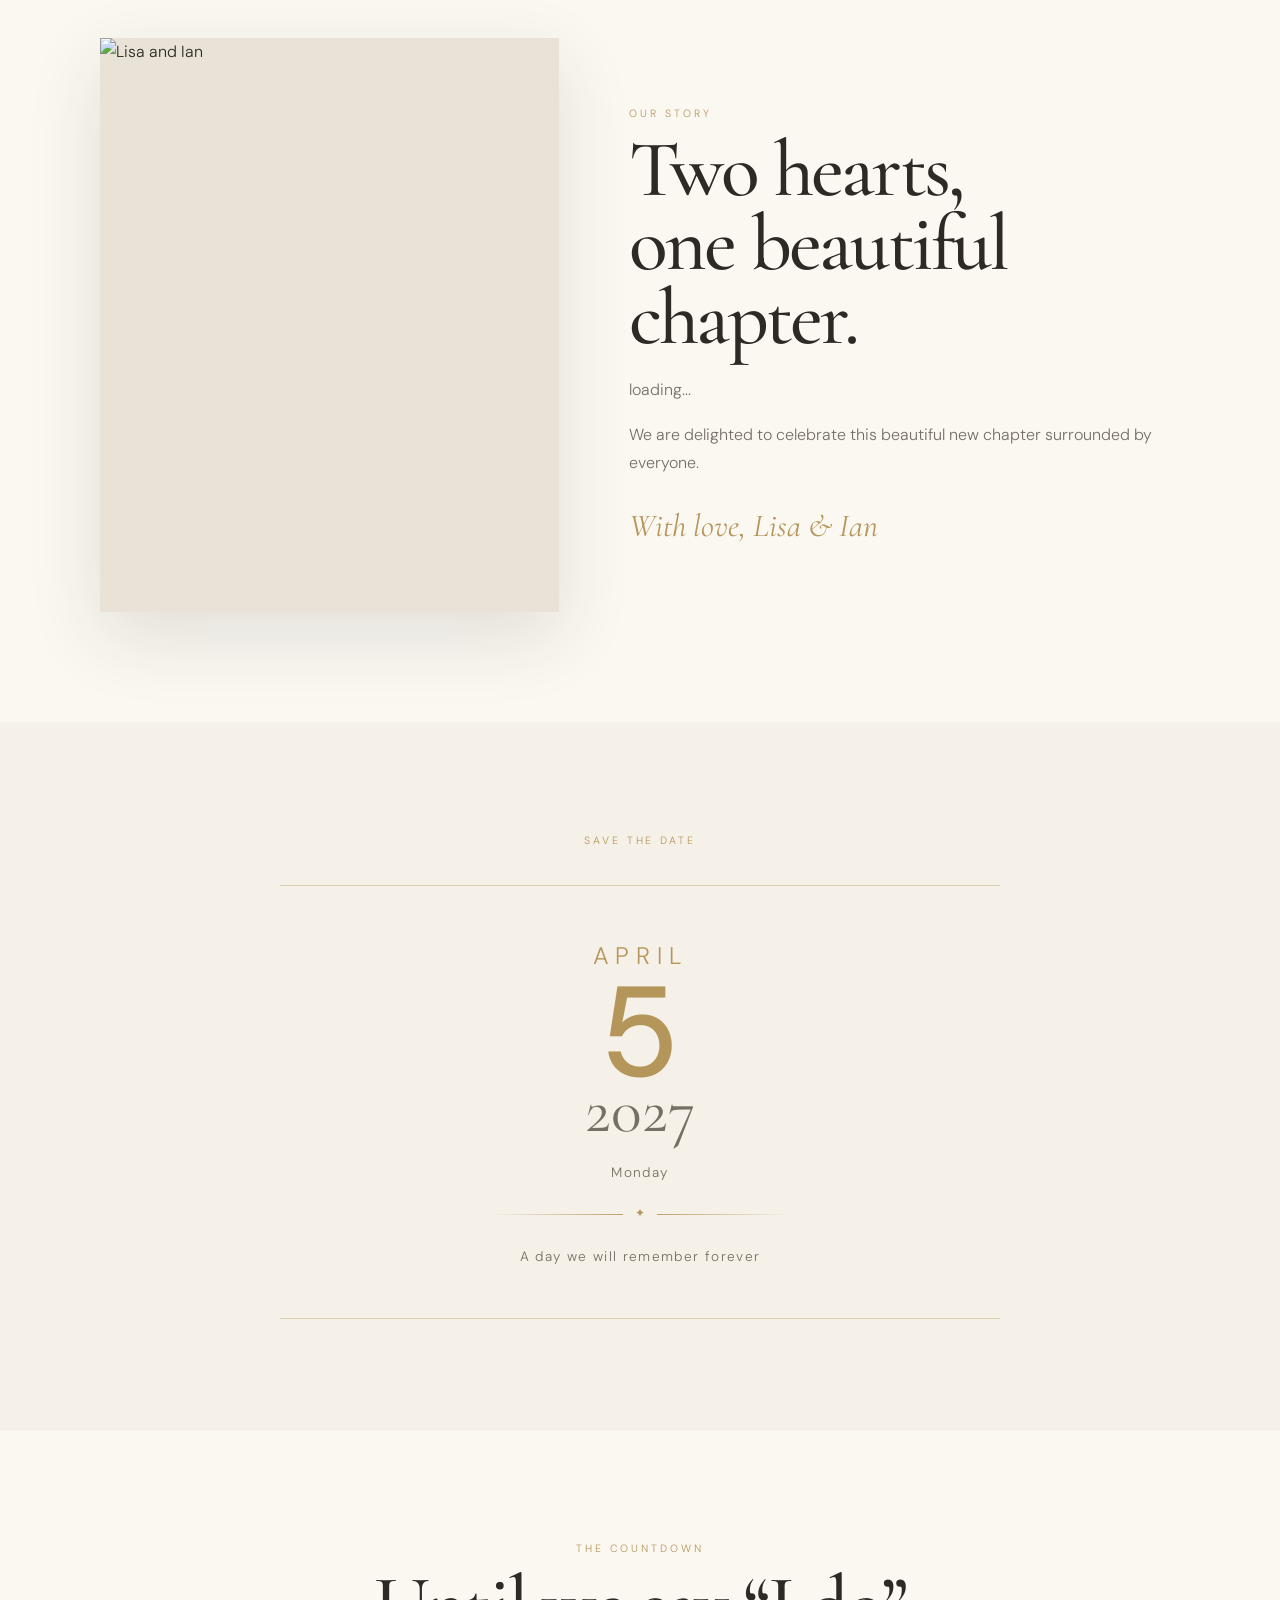
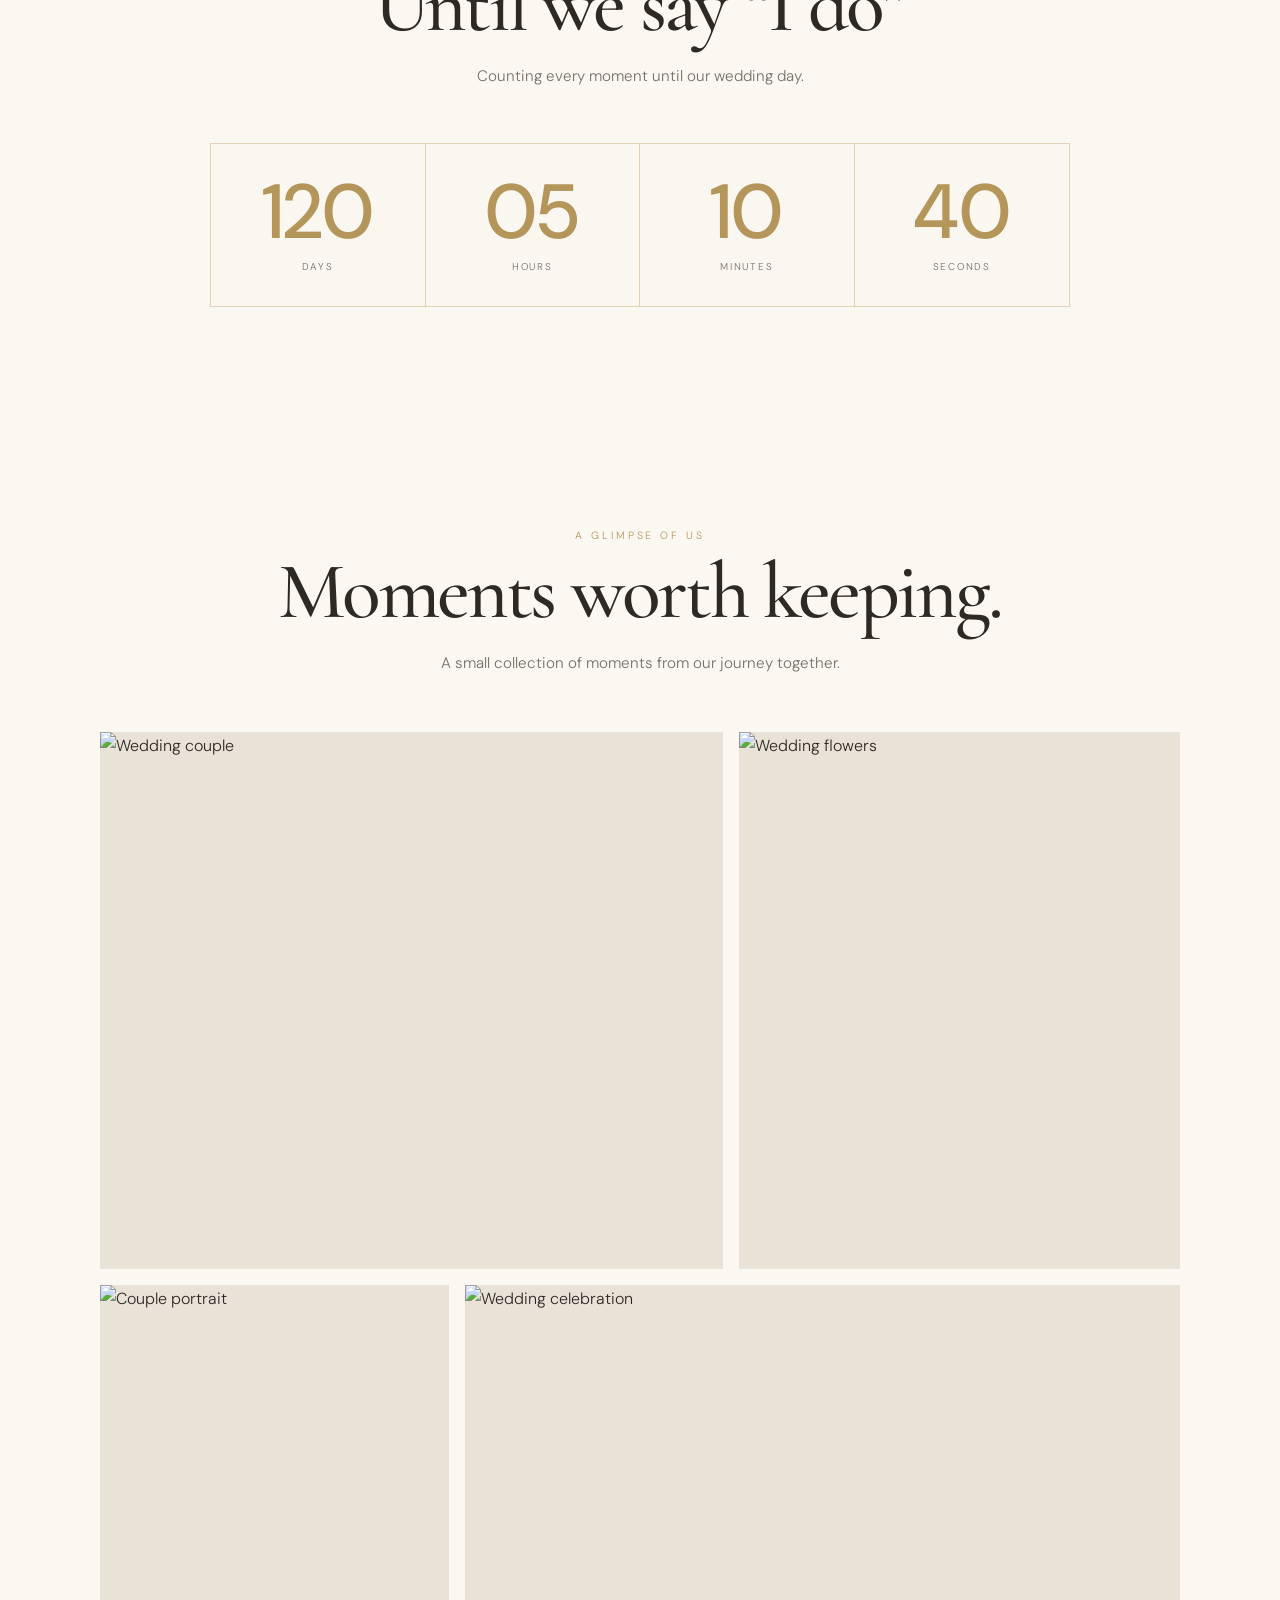
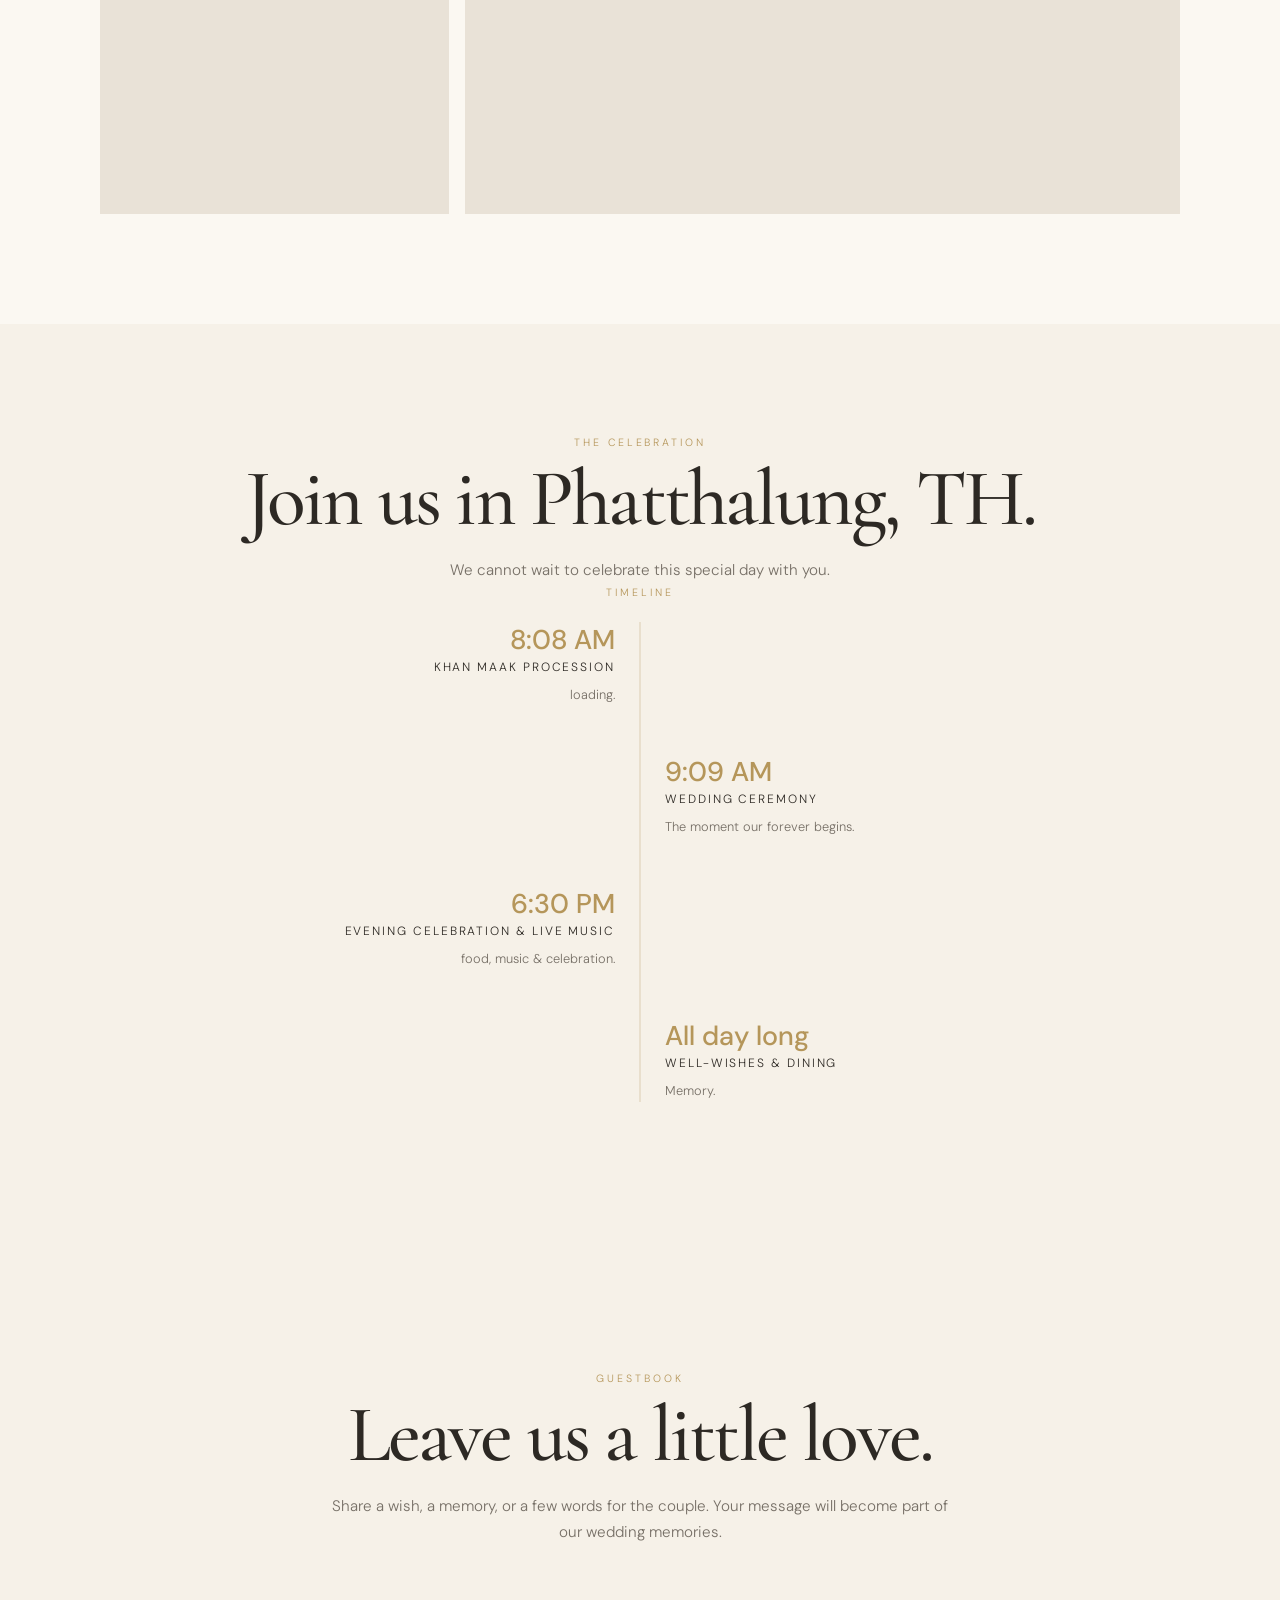
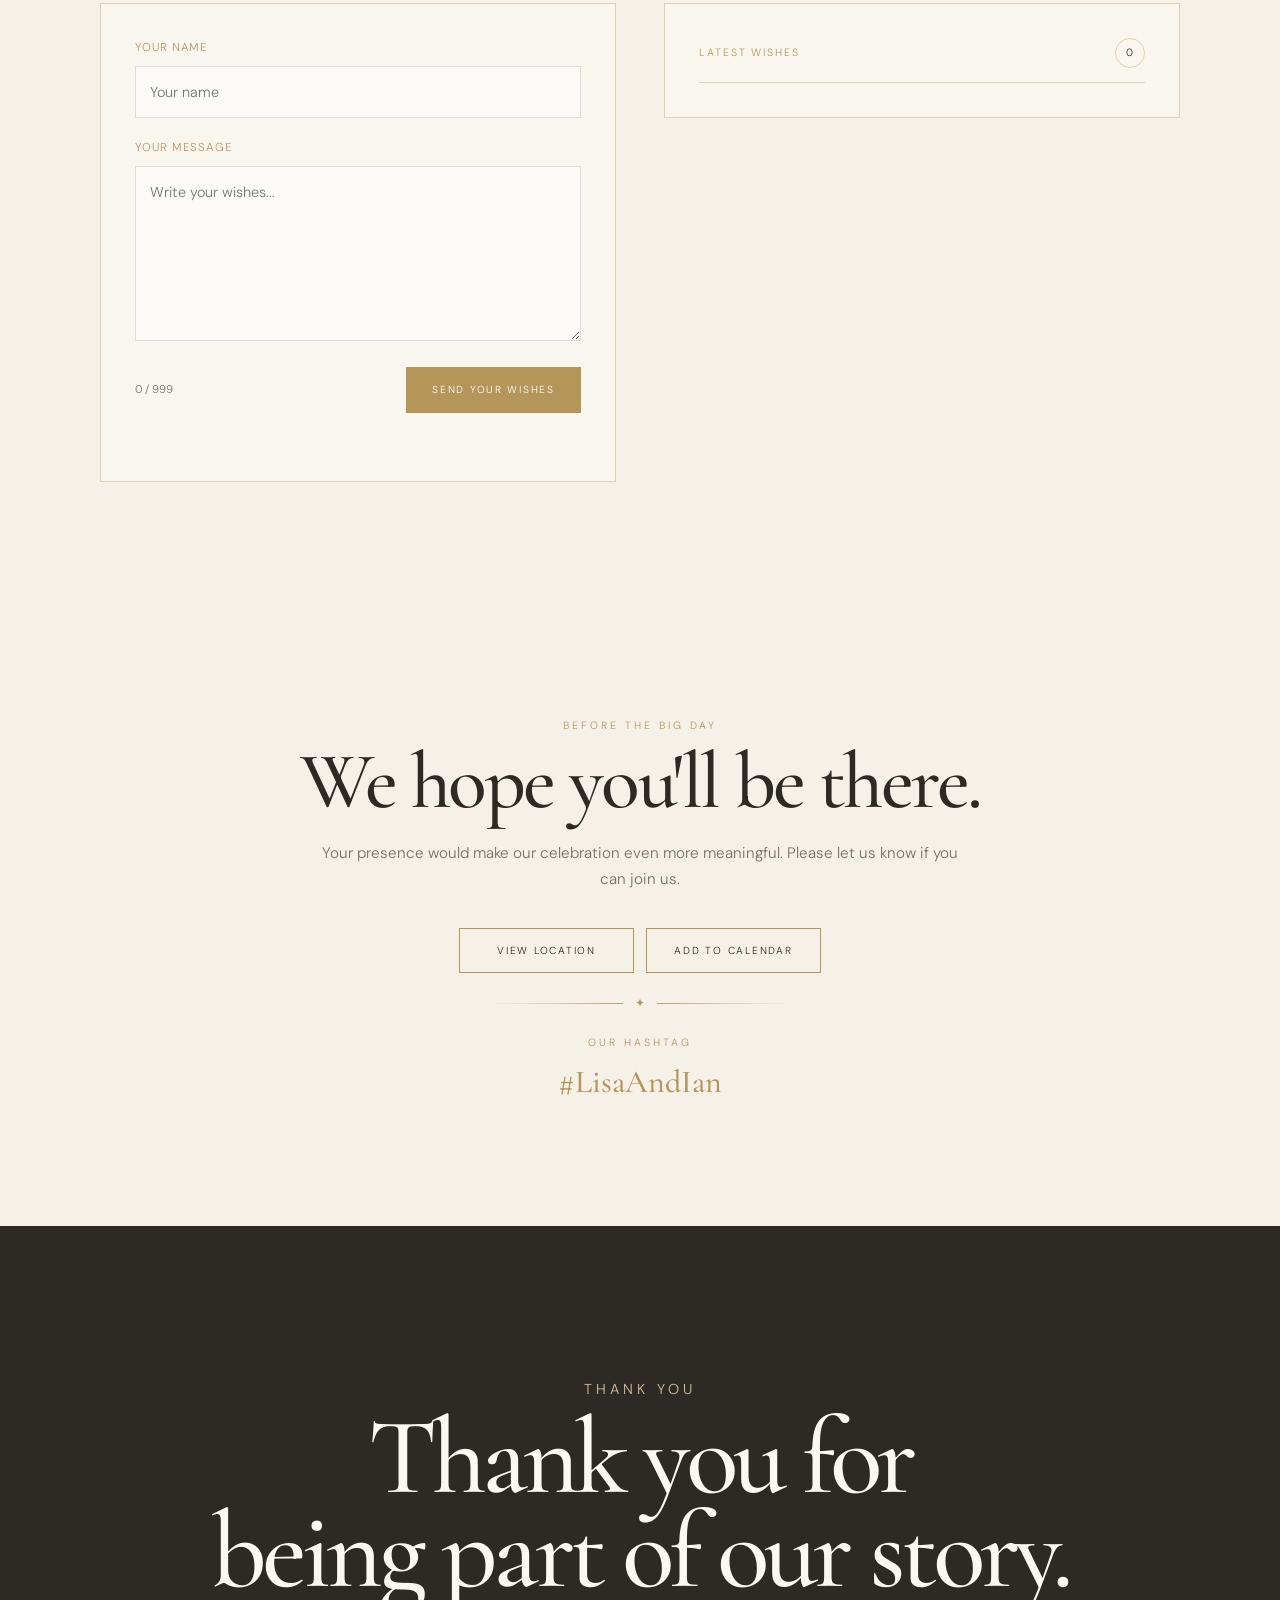
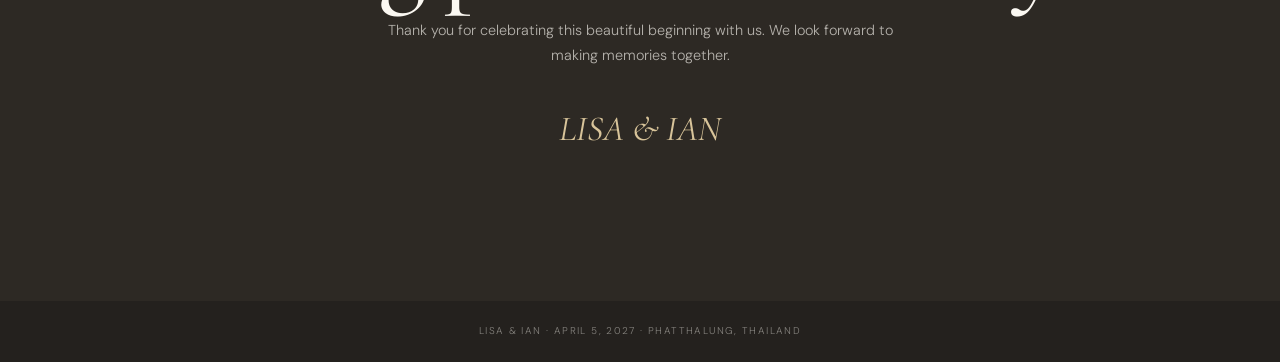
==== commit 879ac2b9: "Update index.html" ====
--- a/index.html
+++ b/index.html
@@ -145,9 +145,9 @@
           <p class="lead" data-i18n="galleryLead">A small collection of moments from our journey together.</p>
         </div>
         <div class="gallery-grid">
-          <figure class="gallery-item g1 reveal"><img src="/assets/images/di02_n.jpg" alt="Wedding couple"></figure>
+          <figure class="gallery-item g1 reveal"><img src="di02_n.jpg" alt="Wedding couple"></figure>
           <figure class="gallery-item g2 reveal"><img src="https://images.unsplash.com/photo-1519225421980-715cb0215aed?auto=format&amp;fit=crop&amp;w=1000&amp;q=85" alt="Wedding flowers"></figure>
-          <figure class="gallery-item g3 reveal"><img src="/assets/images/di03_n.jpg" alt="Couple portrait"></figure>
+          <figure class="gallery-item g3 reveal"><img src="di03_n.jpg" alt="Couple portrait"></figure>
           <figure class="gallery-item g4 reveal"><img src="https://images.unsplash.com/photo-1464366400600-7168b8af9bc3?auto=format&amp;fit=crop&amp;w=1400&amp;q=85" alt="Wedding celebration"></figure>
         </div>
       </div>
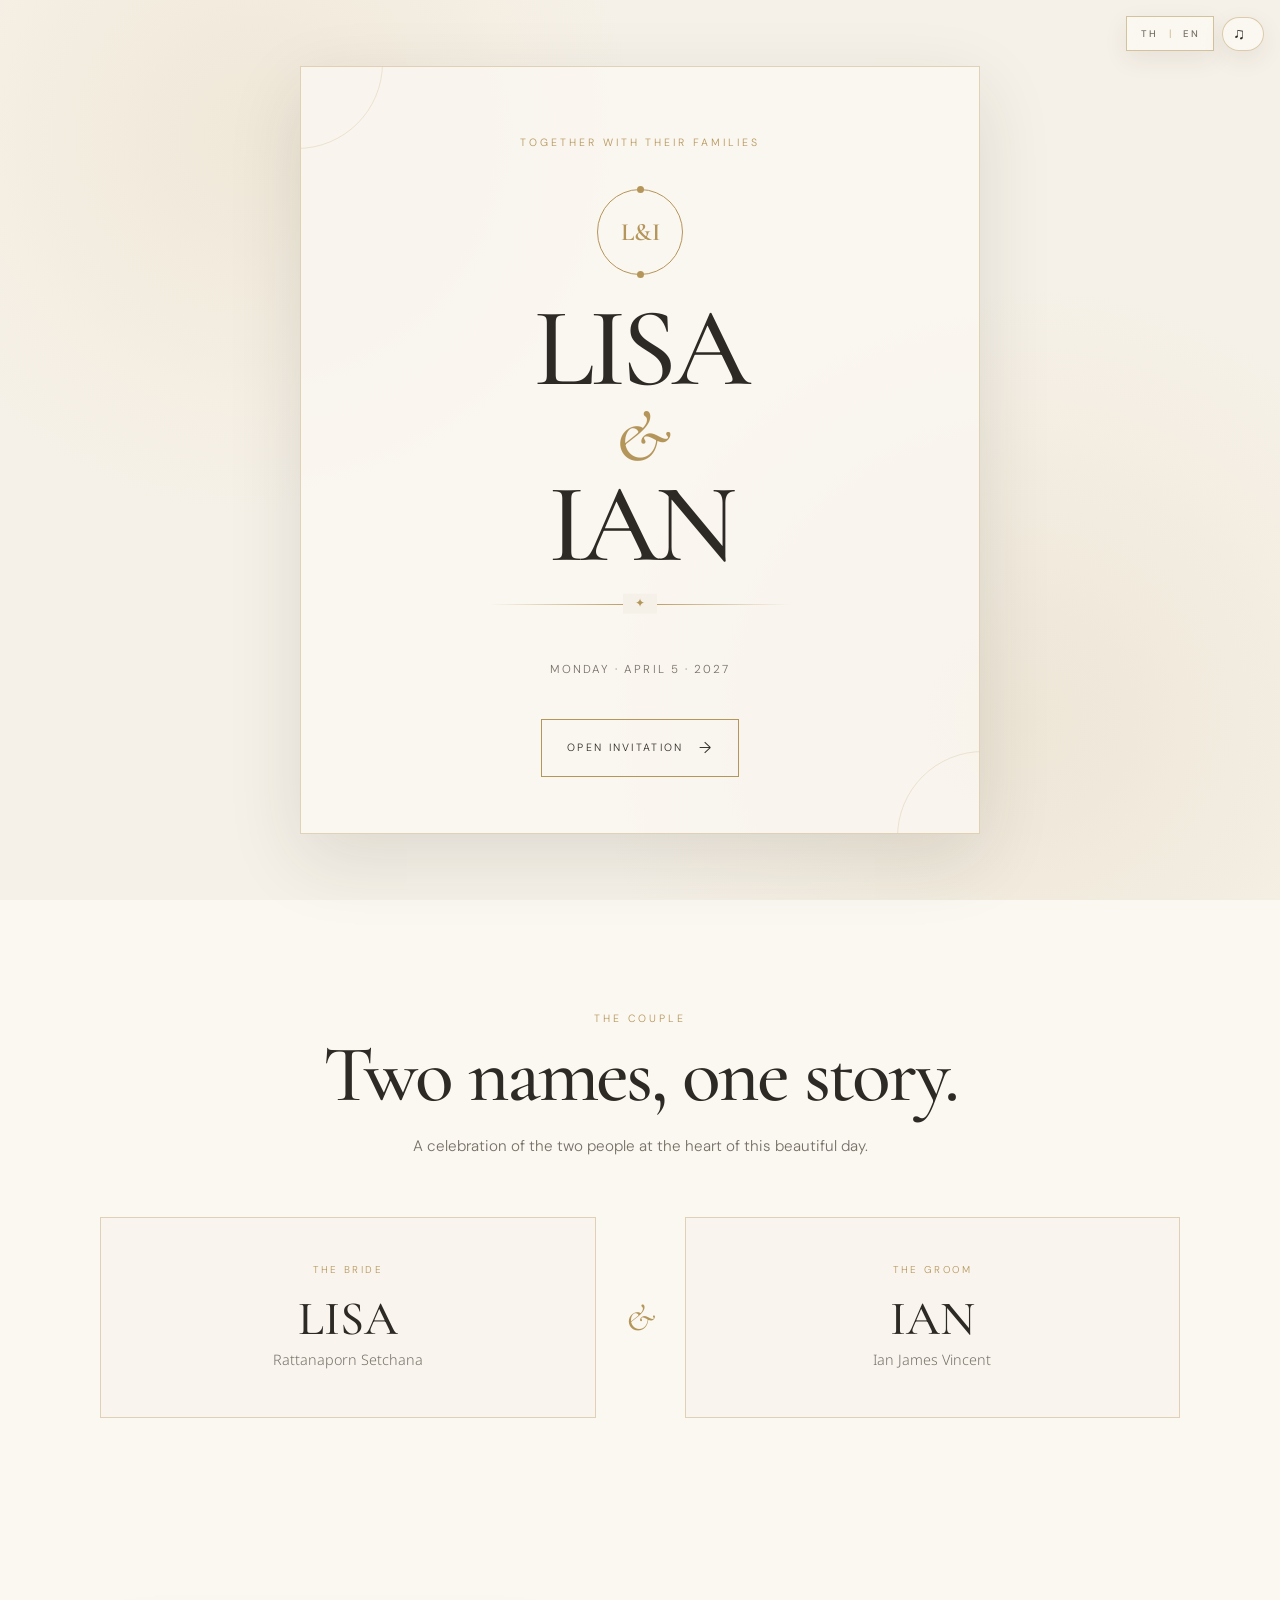
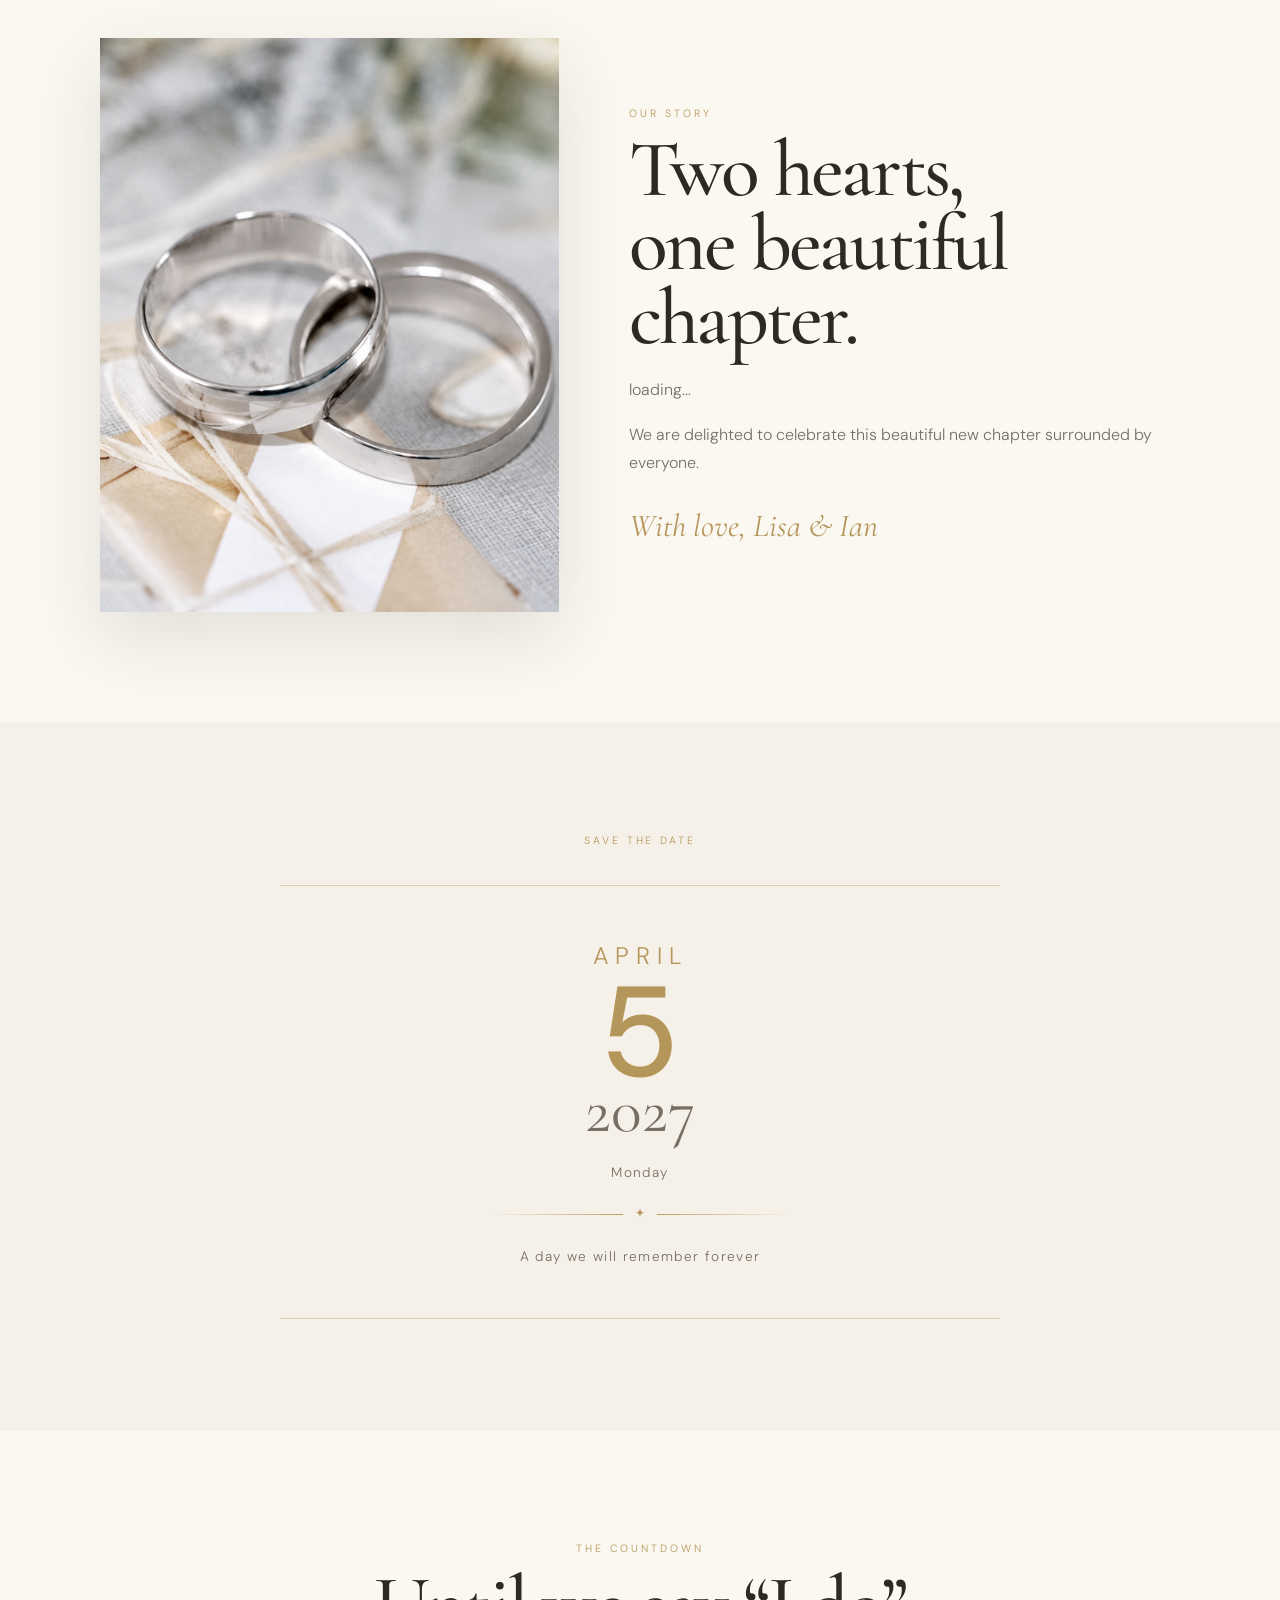
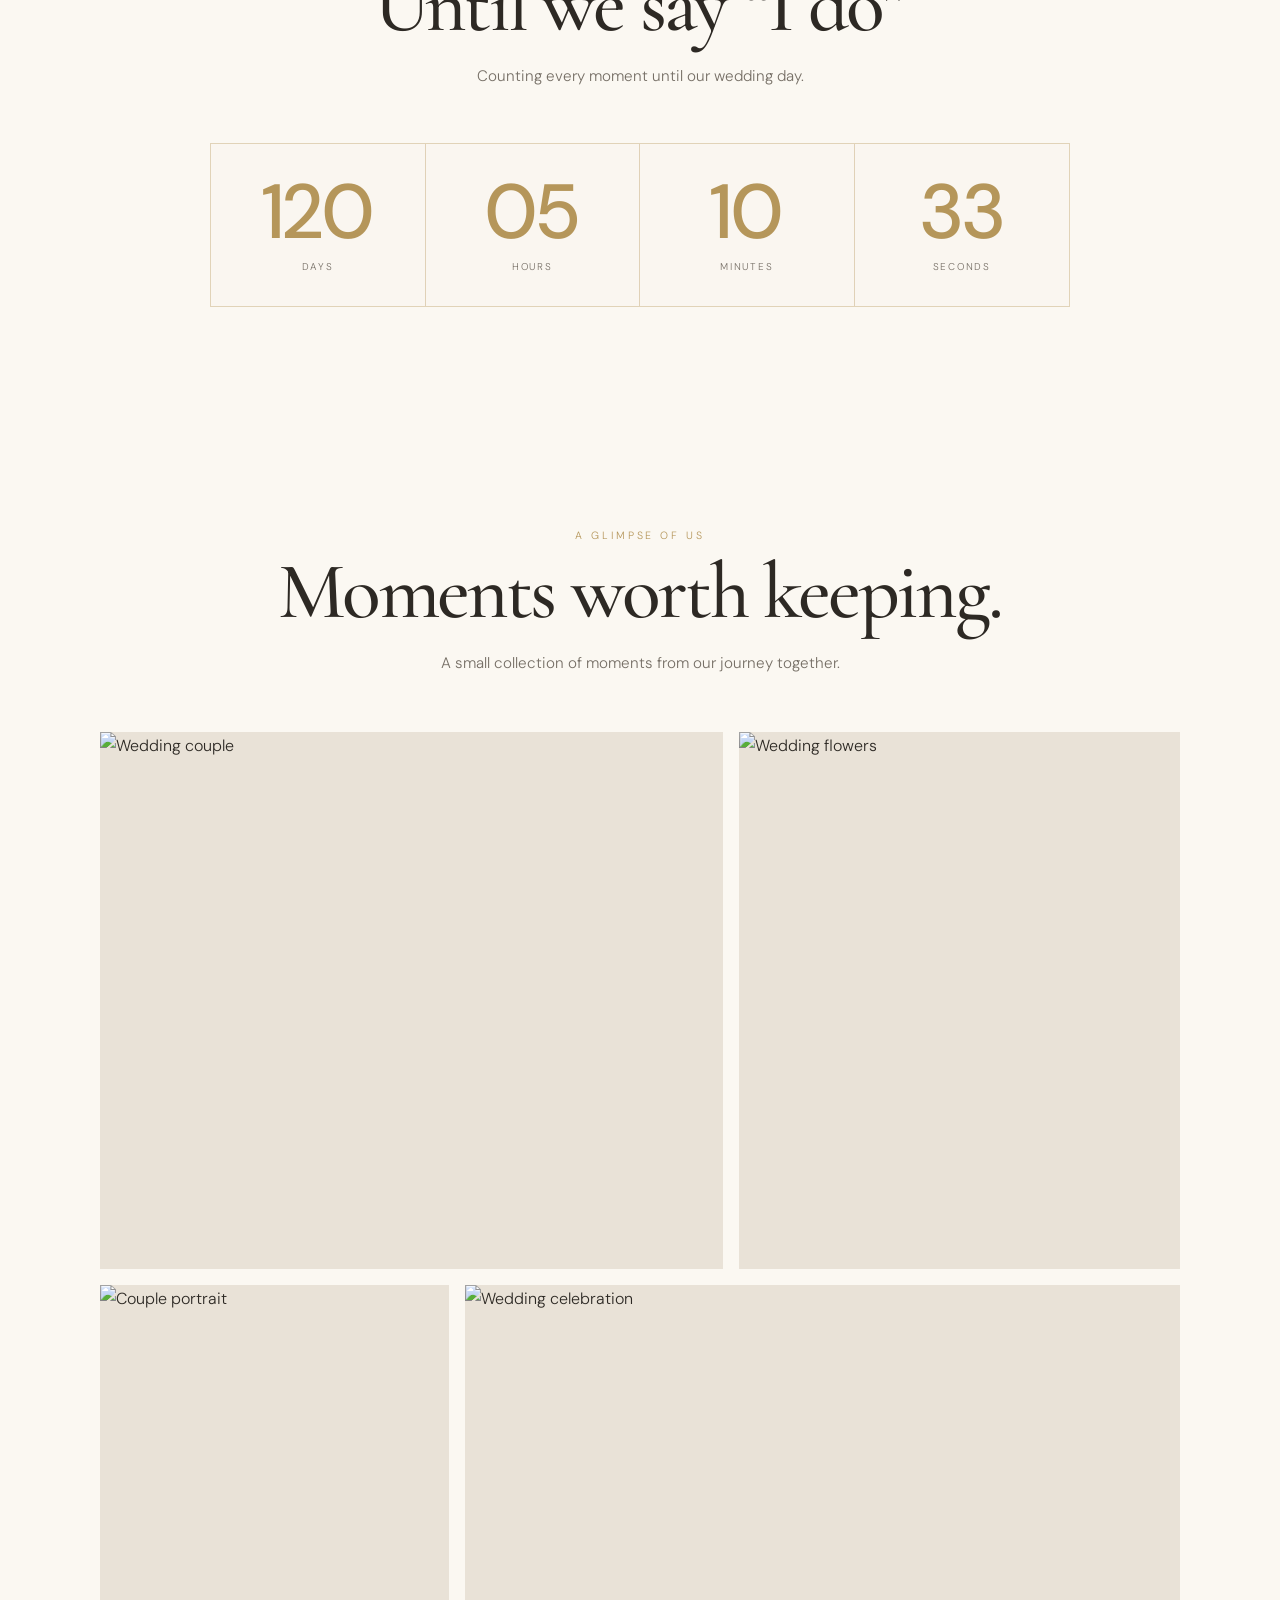
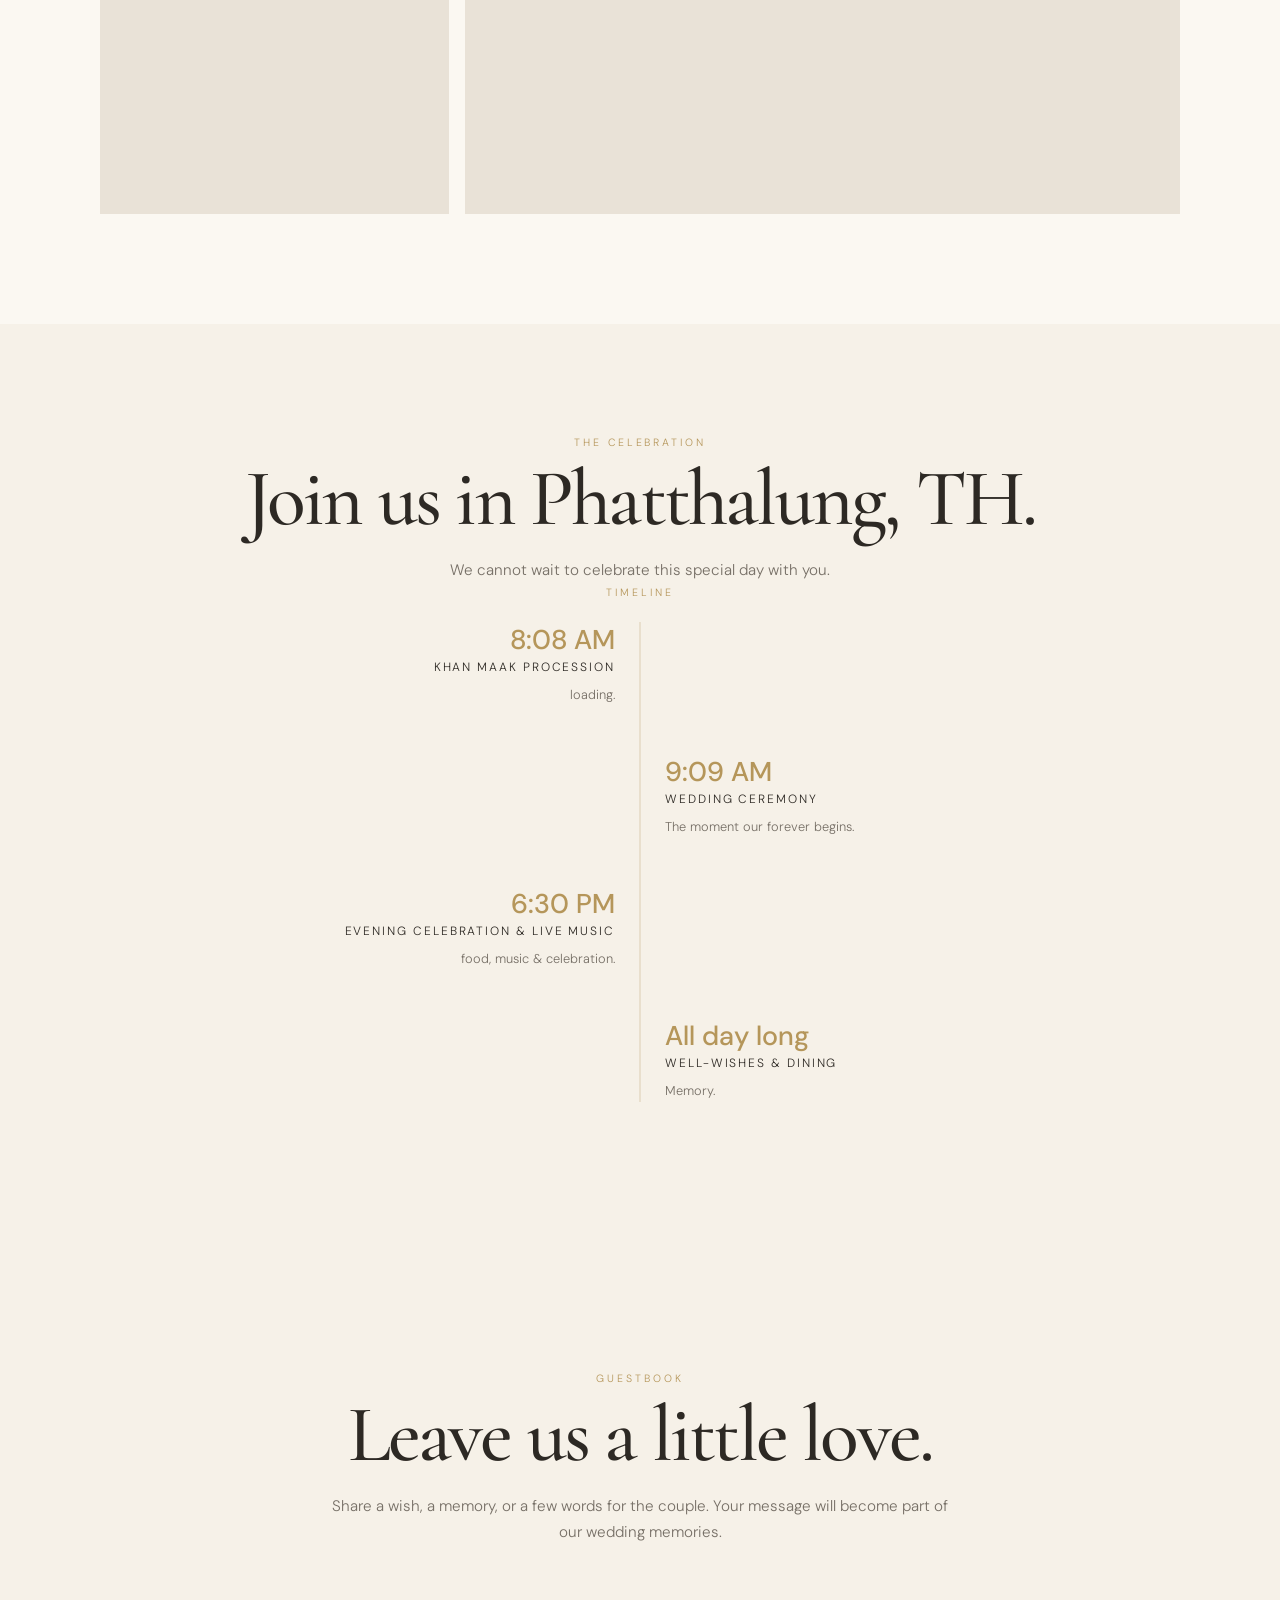
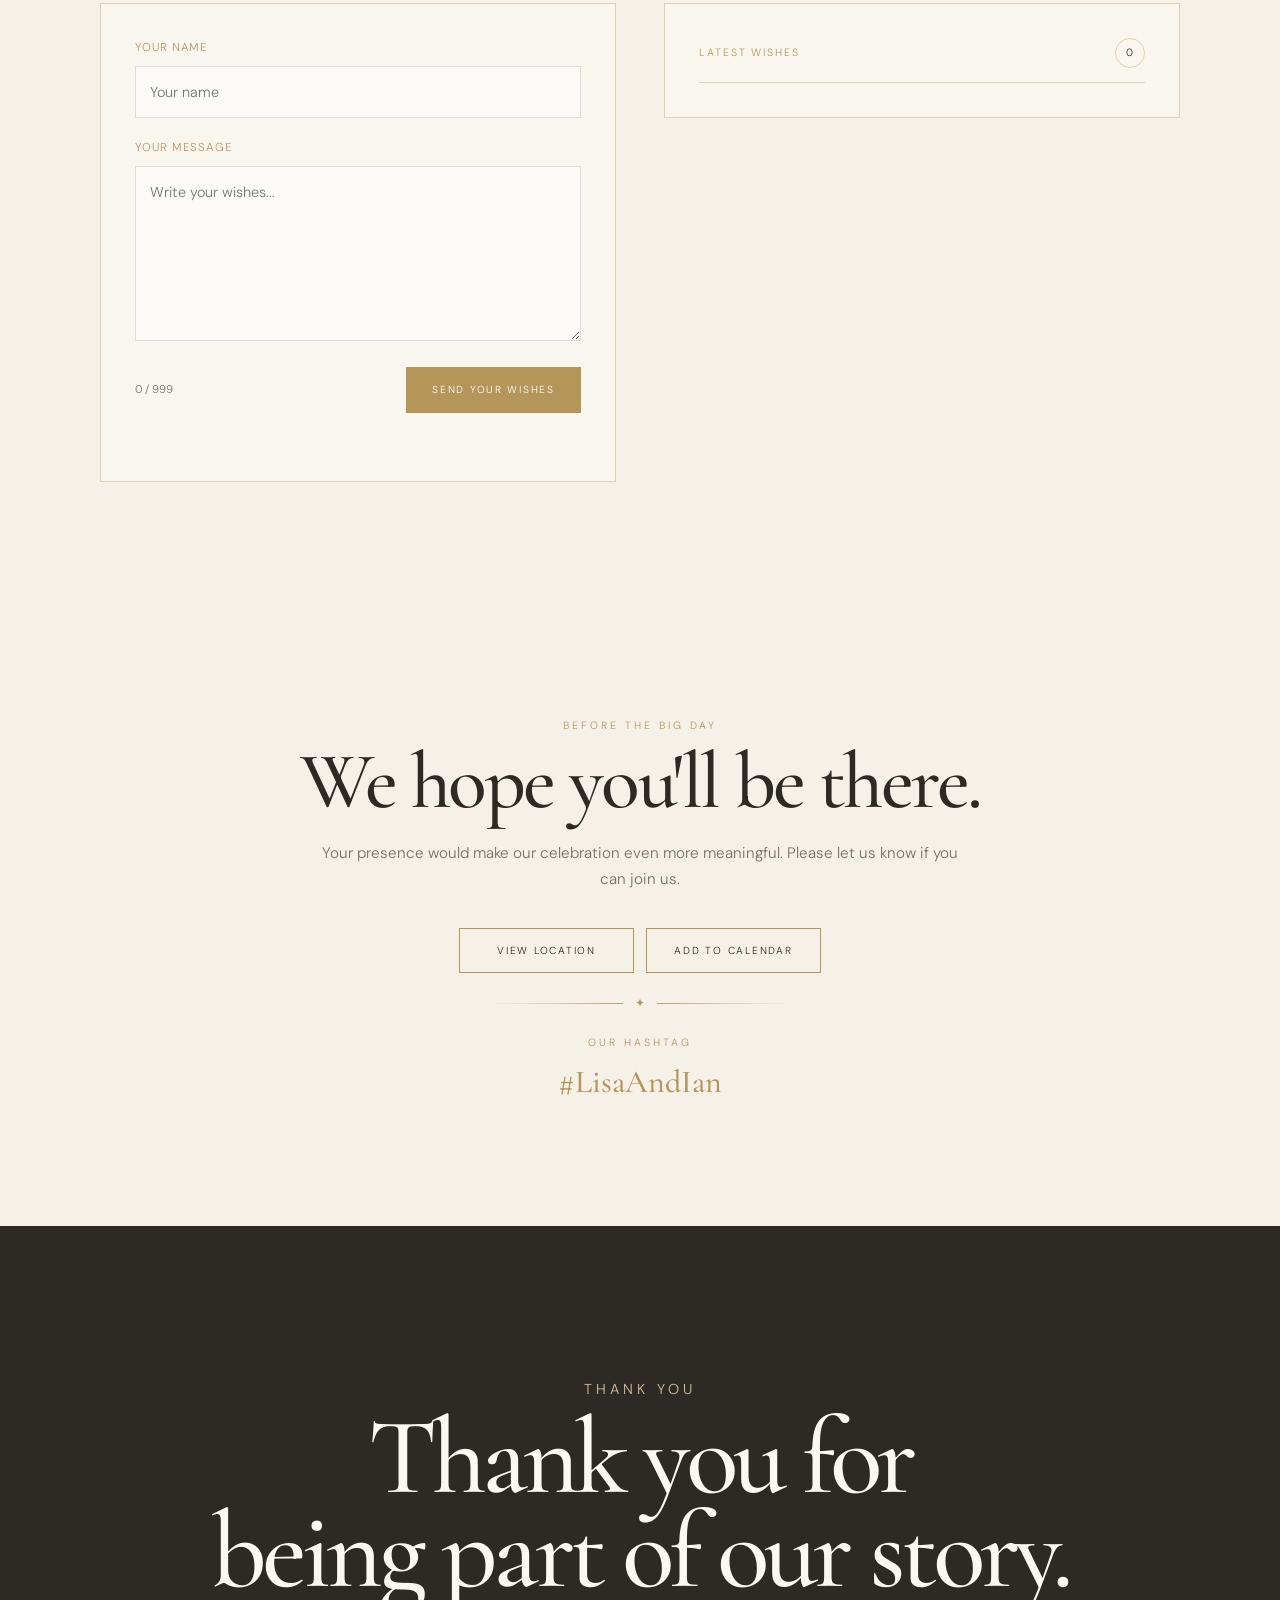
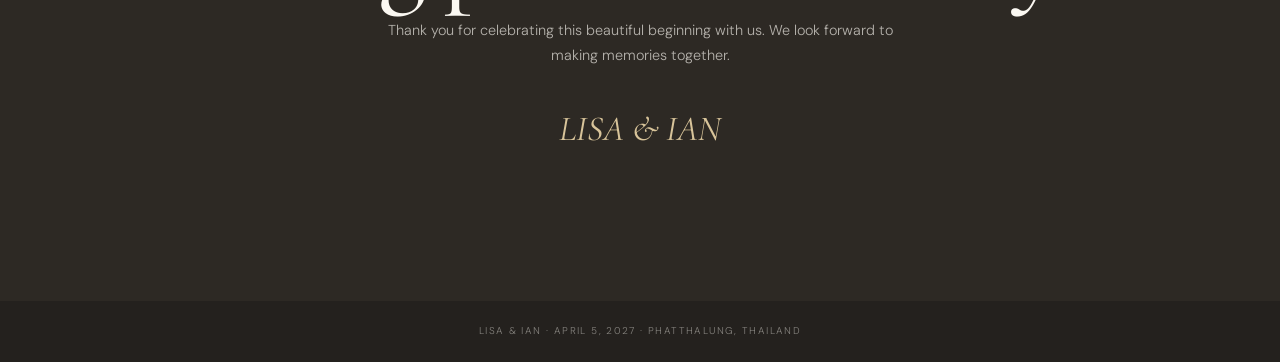
==== commit a99a887a: "Update index.html" ====
--- a/index.html
+++ b/index.html
@@ -96,7 +96,7 @@
     <section class="story section-paper" id="story">
       <div class="container story-grid">
         <div class="story-photo reveal">
-          <img src="wgrings.png" alt="Lisa and Ian">
+          <img src="assets/images/wgrings.png" alt="Lisa and Ian">
         </div>
         <div class="story-copy reveal">
           <p class="section-kicker" data-i18n="storyKicker">Our story</p>
--- a/css/style.css
+++ b/css/style.css
@@ -19,7 +19,7 @@
 button, input, textarea { font: inherit; }
 img { display: block; width: 100%; max-width: 100%; }
 
-.site-noise { position: fixed; inset: 0; pointer-events: none; z-index: 120; opacity: .035; background-image: url("data:image/svg+xml,%3Csvg viewBox='0 0 140 140' xmlns='http://www.w3.org/2000/svg'%3E%3Cfilter id='n'%3E%3CfeTurbulence type='fractalNoise' baseFrequency='.9' numOctaves='2' stitchTiles='stitch'/%3E%3C/filter%3E%3Crect width='100%25' height='100%25' filter='url(%23n)' opacity='.4'/%3E%3C/svg%3E"); }
+.site-noise { position: fixed; inset: 0; pointer-events: none; z-index: 120; opacity: .035; }
 
 .floating-tools { position: fixed; top: 16px; right: 16px; z-index: 140; display: flex; align-items: center; gap: 8px; }
 .language-switcher, .music-control { border: 1px solid rgba(181,150,90,.55); background: rgba(251,248,242,.87); backdrop-filter: blur(12px); -webkit-backdrop-filter: blur(12px); box-shadow: 0 8px 24px rgba(45,41,36,.08); }
@@ -70,7 +70,7 @@
 .section-paper .ornament::after { background:var(--paper); }
 
 .hero { display:grid; place-items:center; text-align:center; overflow:hidden; }
-.hero::before { content:""; position:absolute; inset:0; background:linear-gradient(to bottom,rgba(246,241,232,.08),rgba(246,241,232,.78)),url('/assets/images/di01_n.jpg') center/cover; filter:saturate(.72); transform:scale(1.05); animation:heroZoom 18s ease-in-out infinite alternate; z-index:-2; }
+.hero::before { content:""; position:absolute; inset:0; background:linear-gradient(to bottom,rgba(246,241,232,.08),rgba(246,241,232,.78)),url('di01_n.jpg') center/cover; filter:saturate(.72); transform:scale(1.05); animation:heroZoom 18s ease-in-out infinite alternate; z-index:-2; }
 .hero::after { content:""; position:absolute; inset:0; background:linear-gradient(to bottom,rgba(246,241,232,.15),var(--ivory) 94%); z-index:-1; }
 @keyframes heroZoom{from{transform:scale(1.05)}to{transform:scale(1.12)}}
 .hero-inner { padding-top:12vh; }
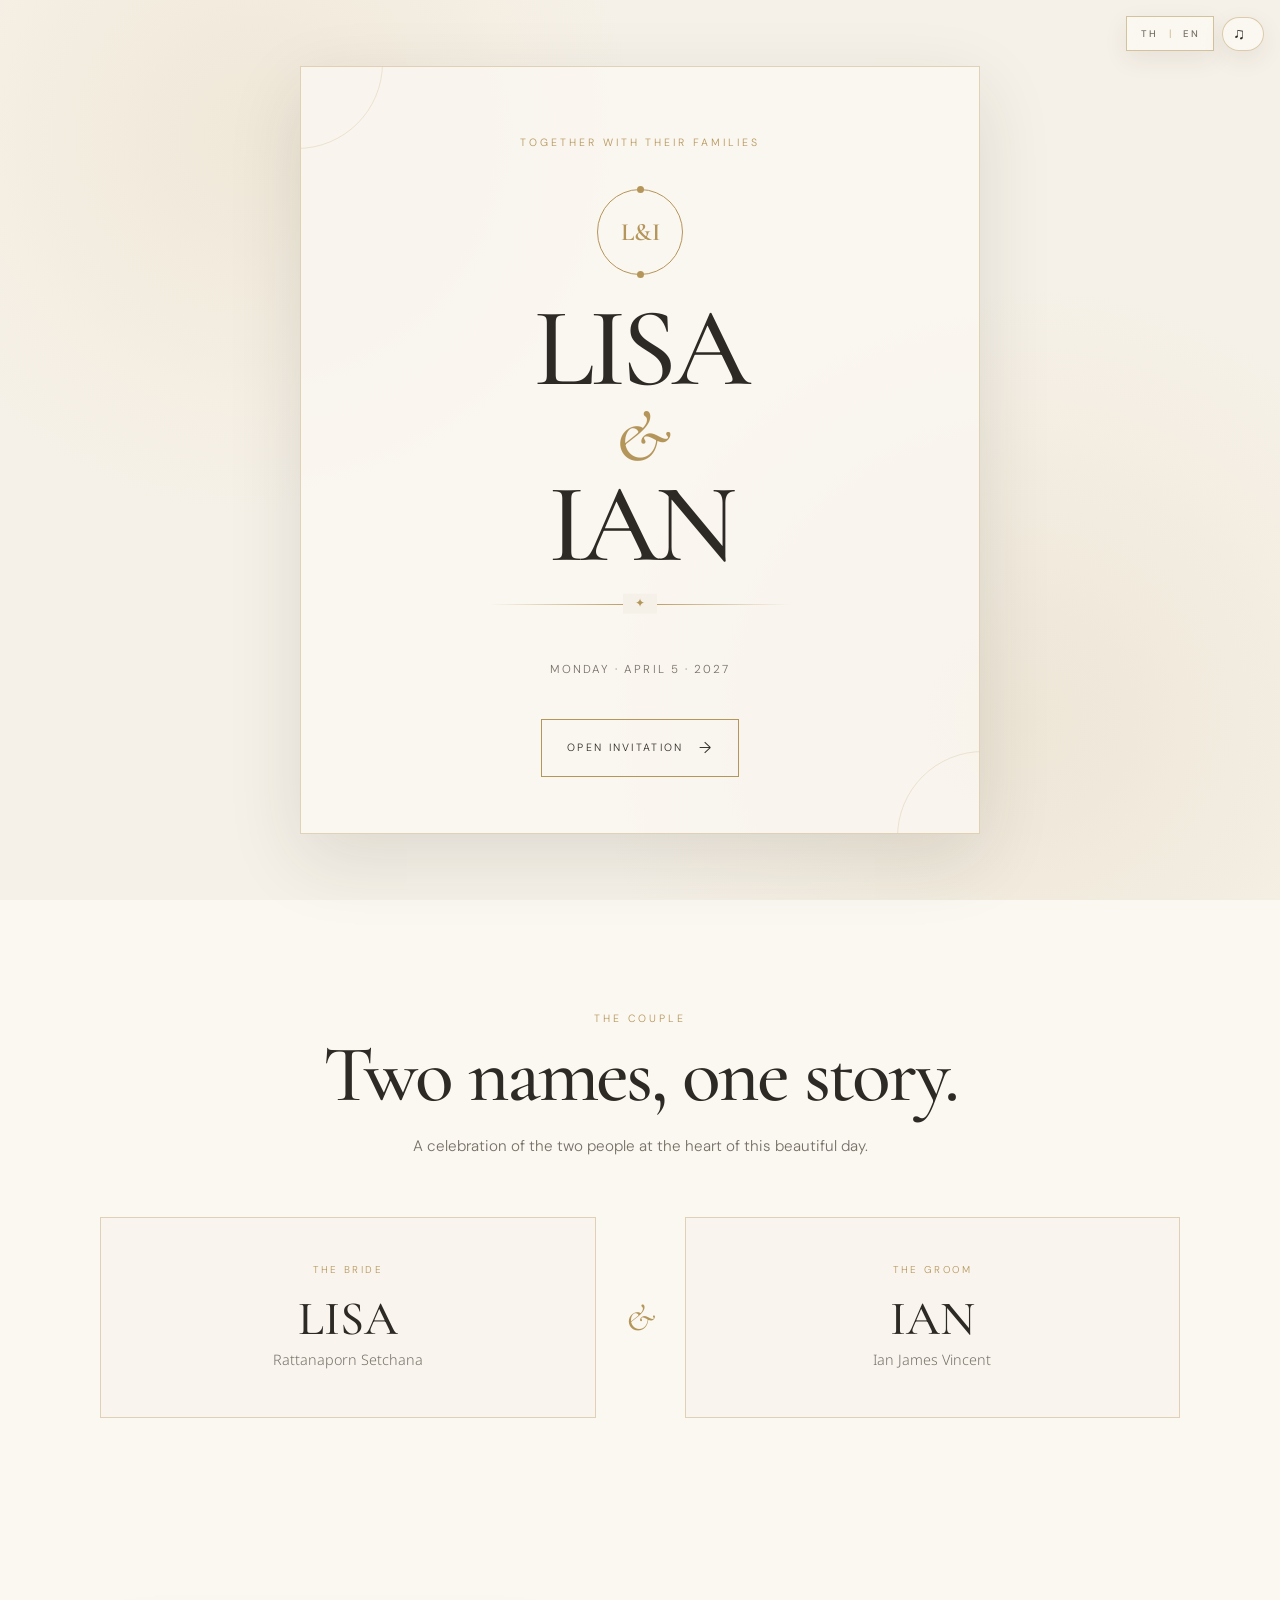
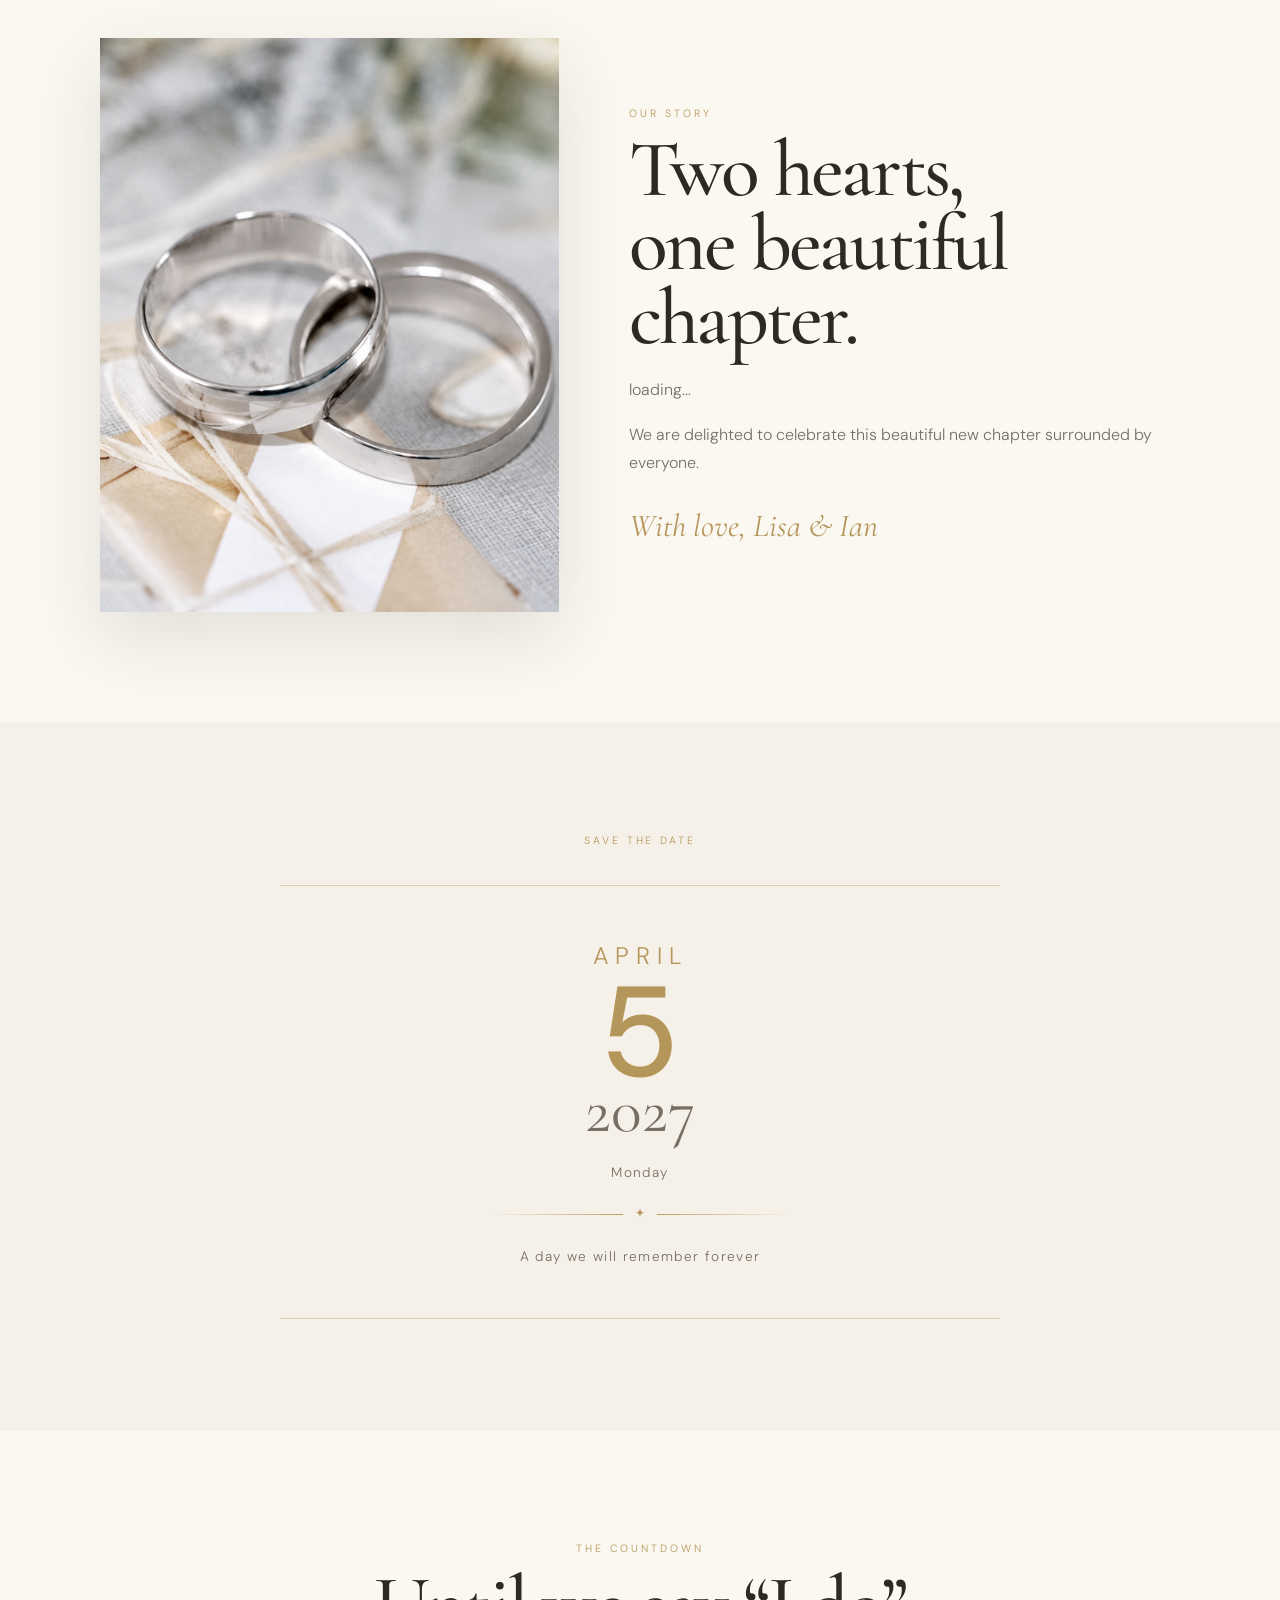
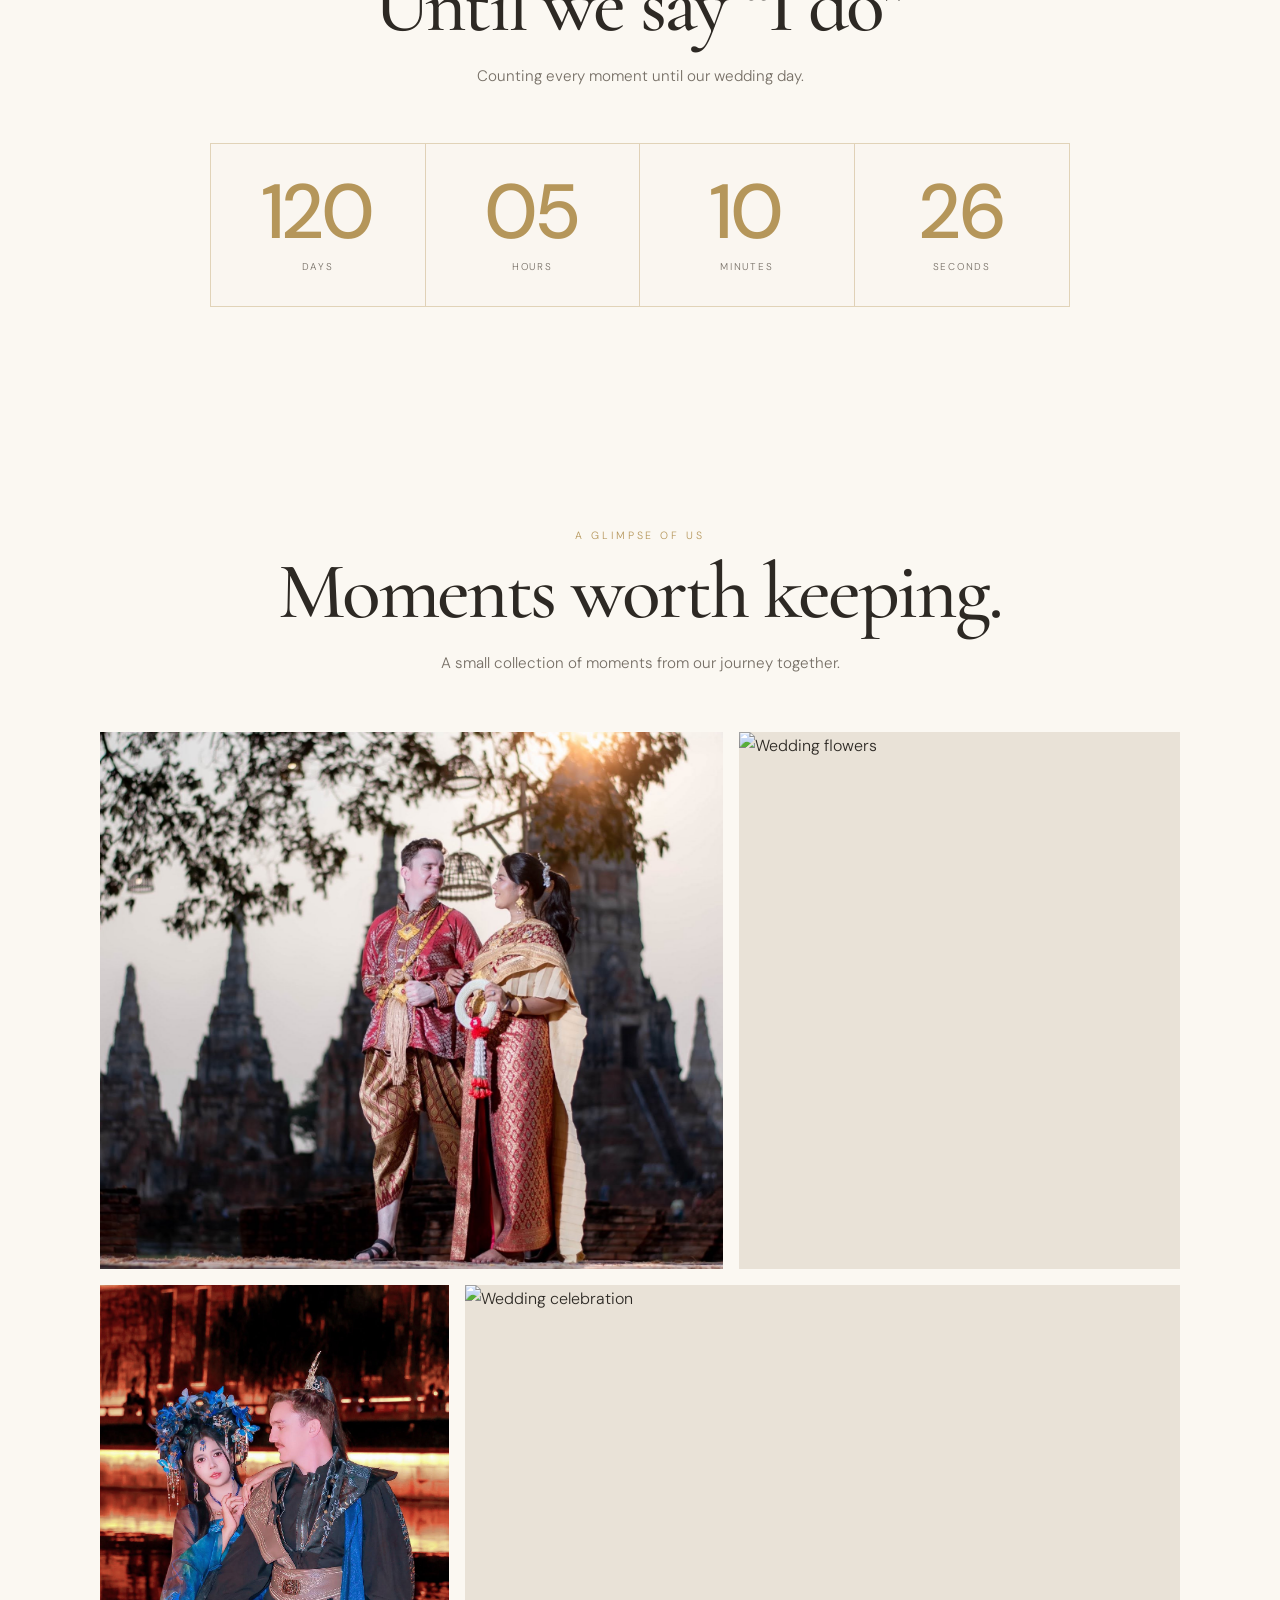
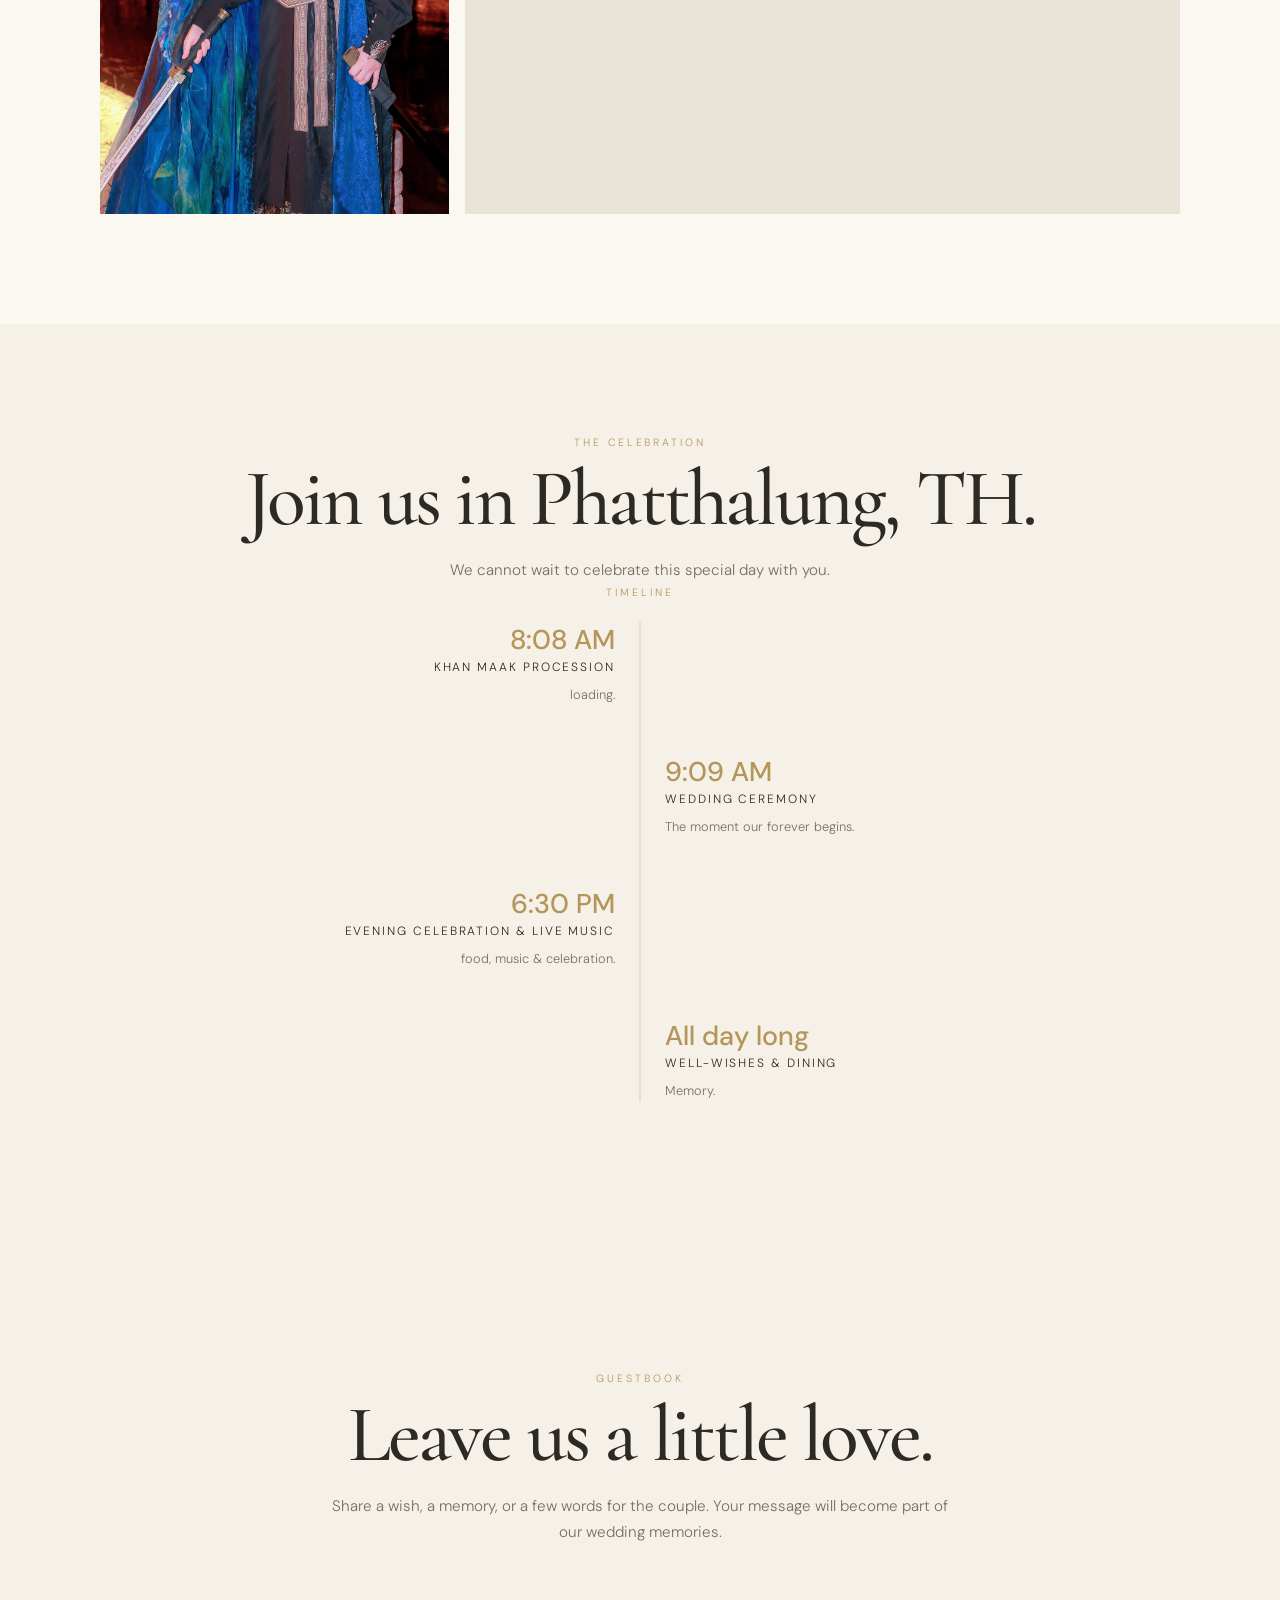
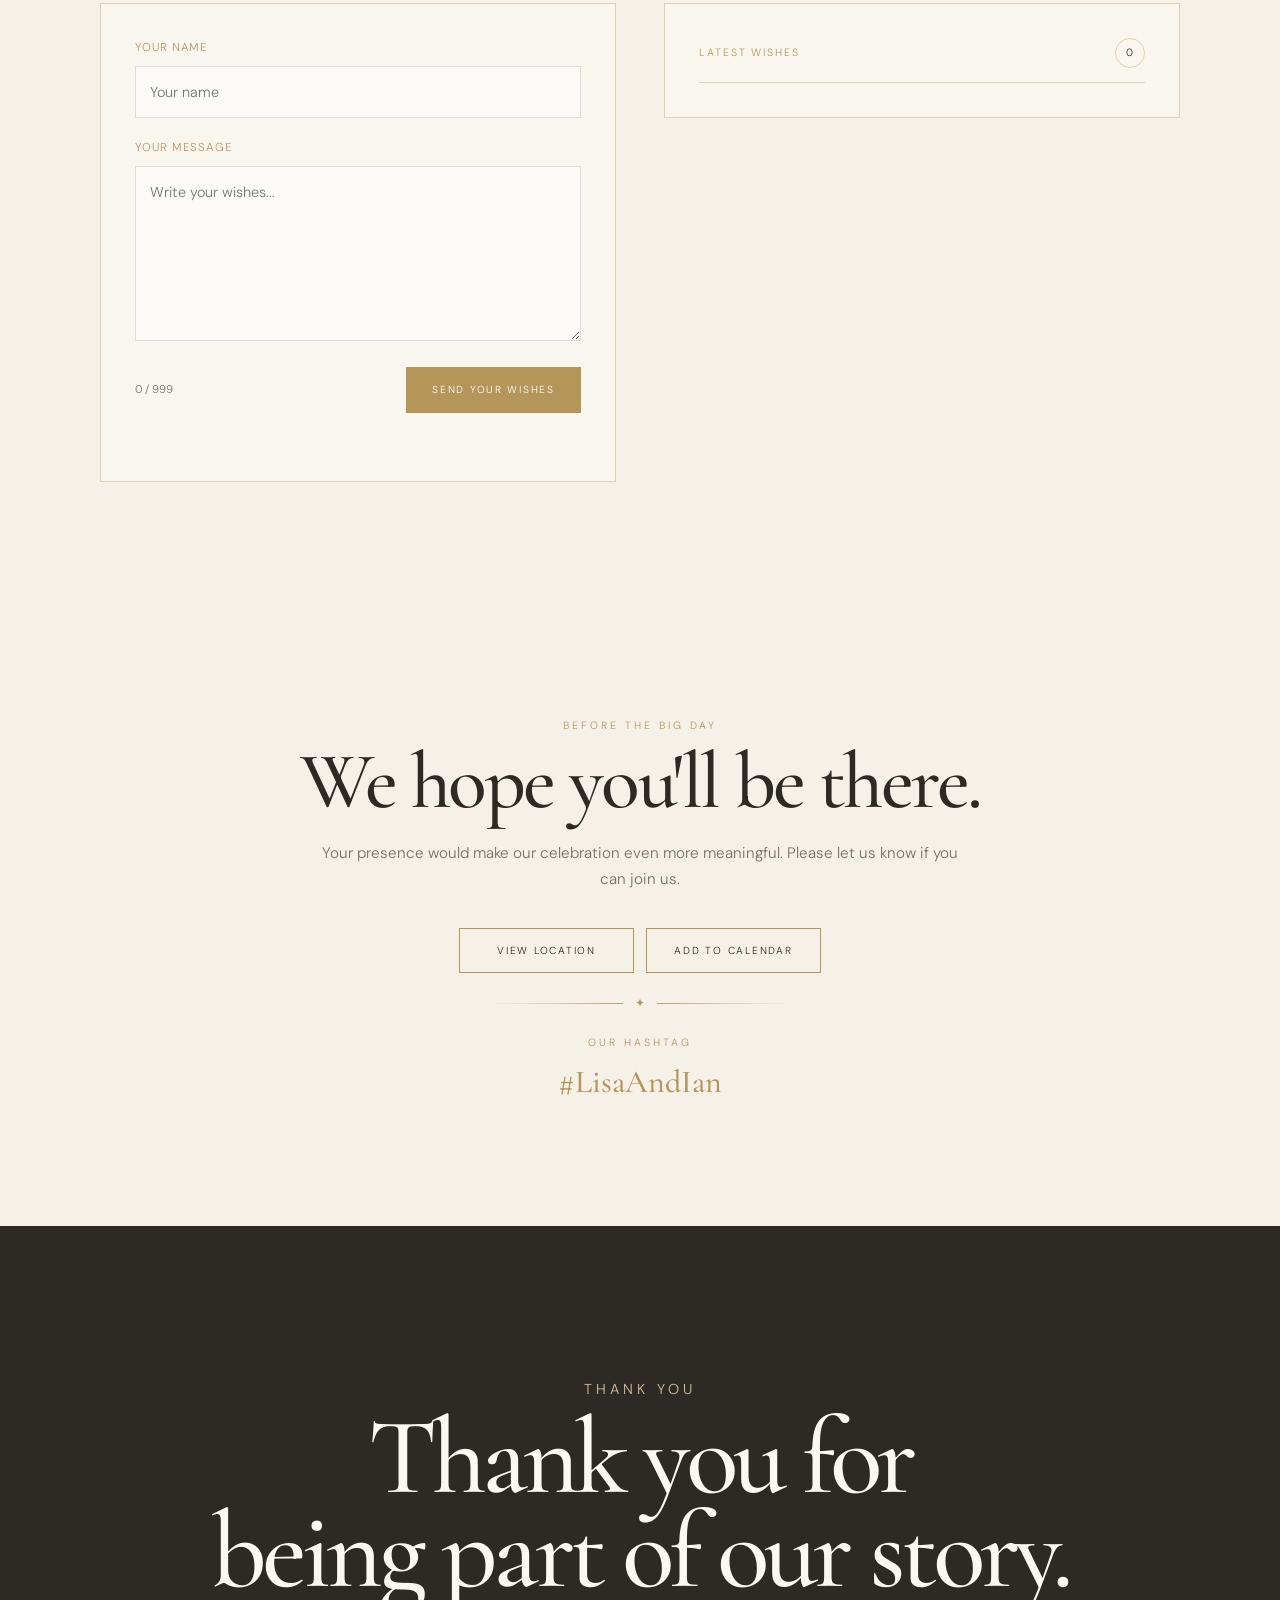
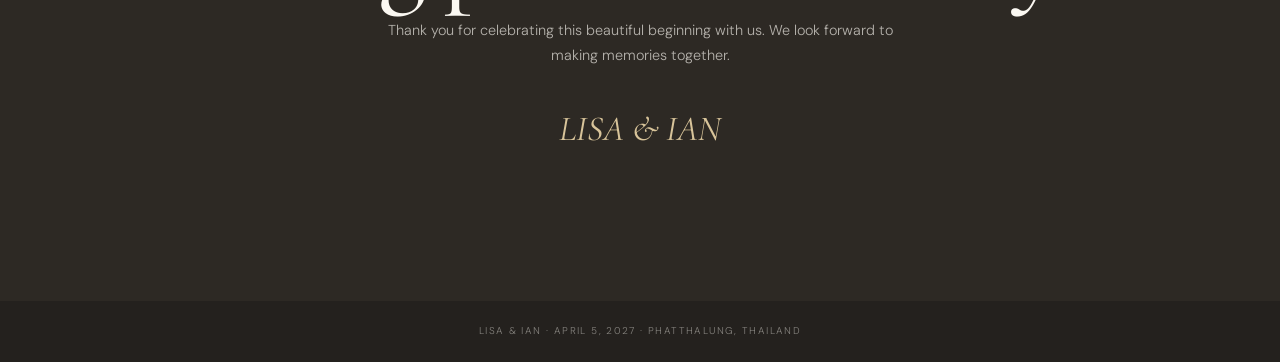
==== commit 38302589: "Update index.html" ====
--- a/index.html
+++ b/index.html
@@ -145,9 +145,9 @@
           <p class="lead" data-i18n="galleryLead">A small collection of moments from our journey together.</p>
         </div>
         <div class="gallery-grid">
-          <figure class="gallery-item g1 reveal"><img src="di02_n.jpg" alt="Wedding couple"></figure>
+          <figure class="gallery-item g1 reveal"><img src="assets/images/di02_n.jpg" alt="Wedding couple"></figure>
           <figure class="gallery-item g2 reveal"><img src="https://images.unsplash.com/photo-1519225421980-715cb0215aed?auto=format&amp;fit=crop&amp;w=1000&amp;q=85" alt="Wedding flowers"></figure>
-          <figure class="gallery-item g3 reveal"><img src="di03_n.jpg" alt="Couple portrait"></figure>
+          <figure class="gallery-item g3 reveal"><img src="assets/images/di03_n.jpg" alt="Couple portrait"></figure>
           <figure class="gallery-item g4 reveal"><img src="https://images.unsplash.com/photo-1464366400600-7168b8af9bc3?auto=format&amp;fit=crop&amp;w=1400&amp;q=85" alt="Wedding celebration"></figure>
         </div>
       </div>
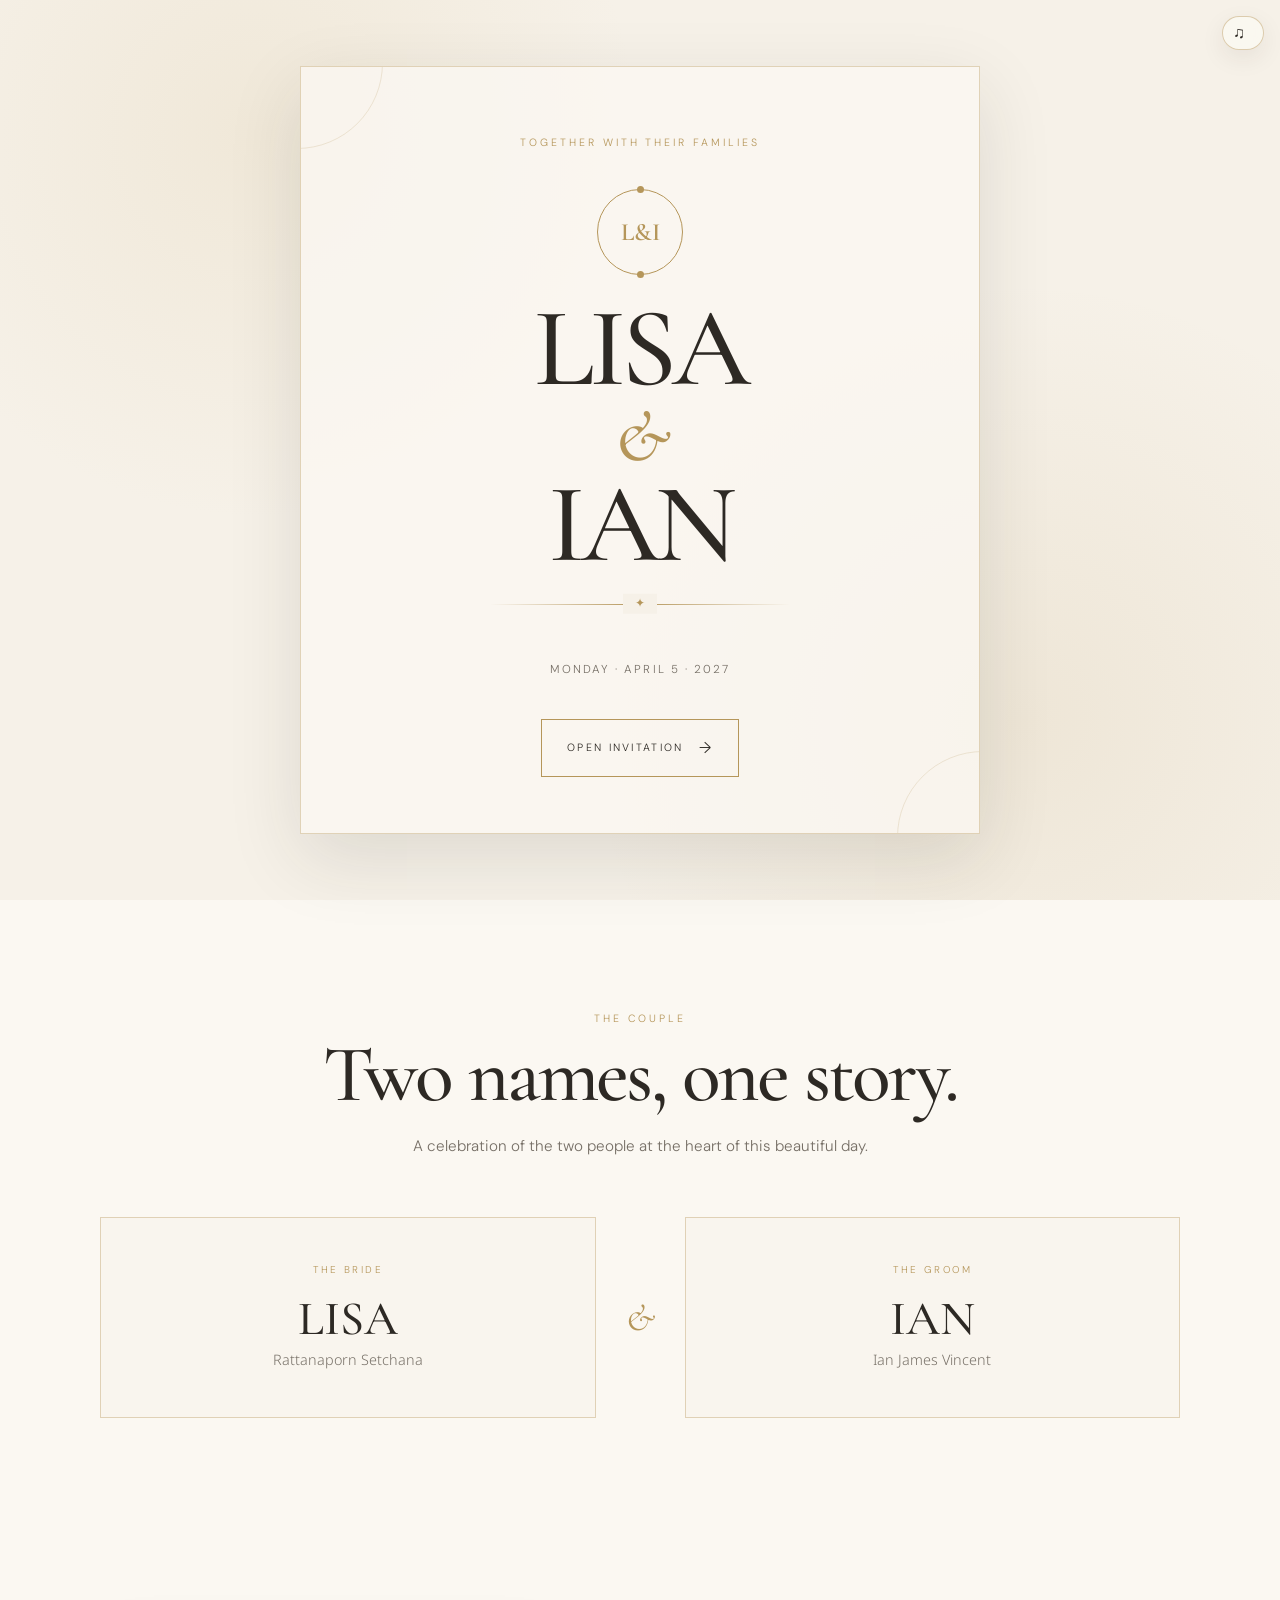
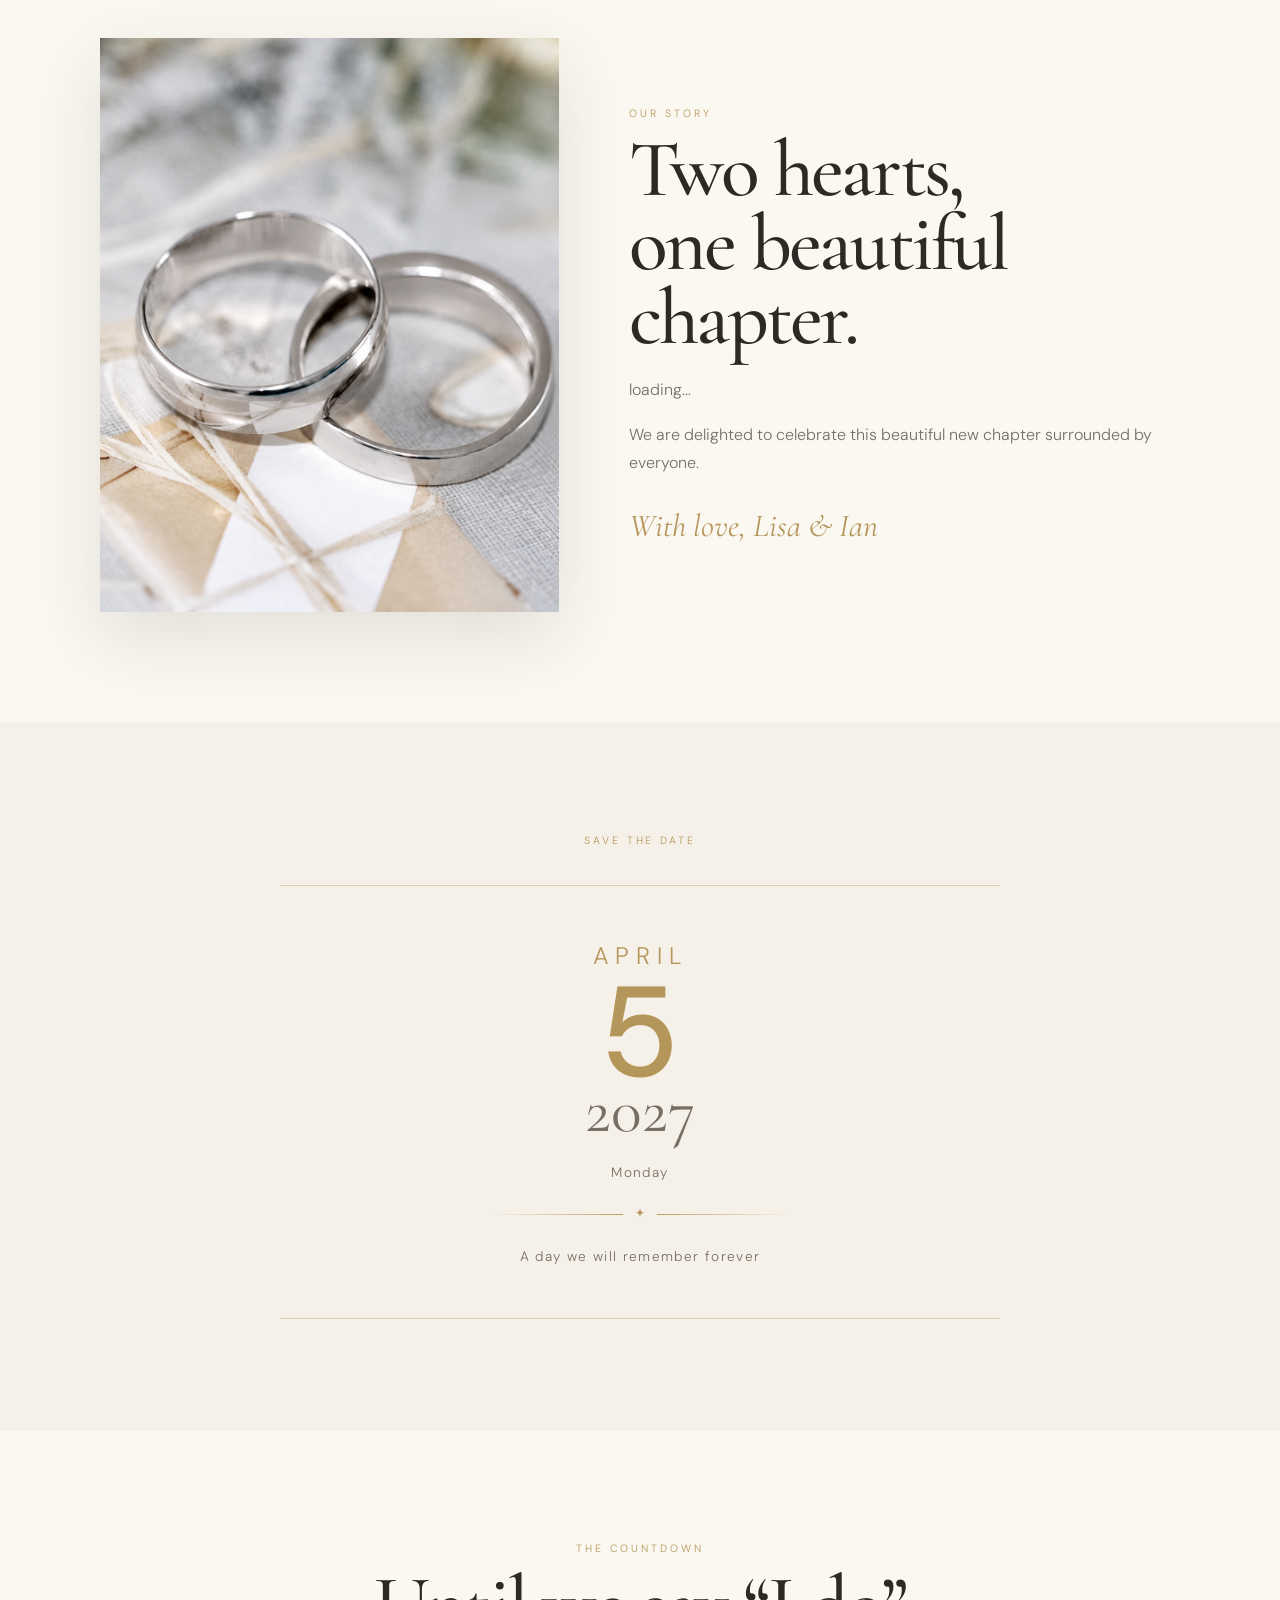
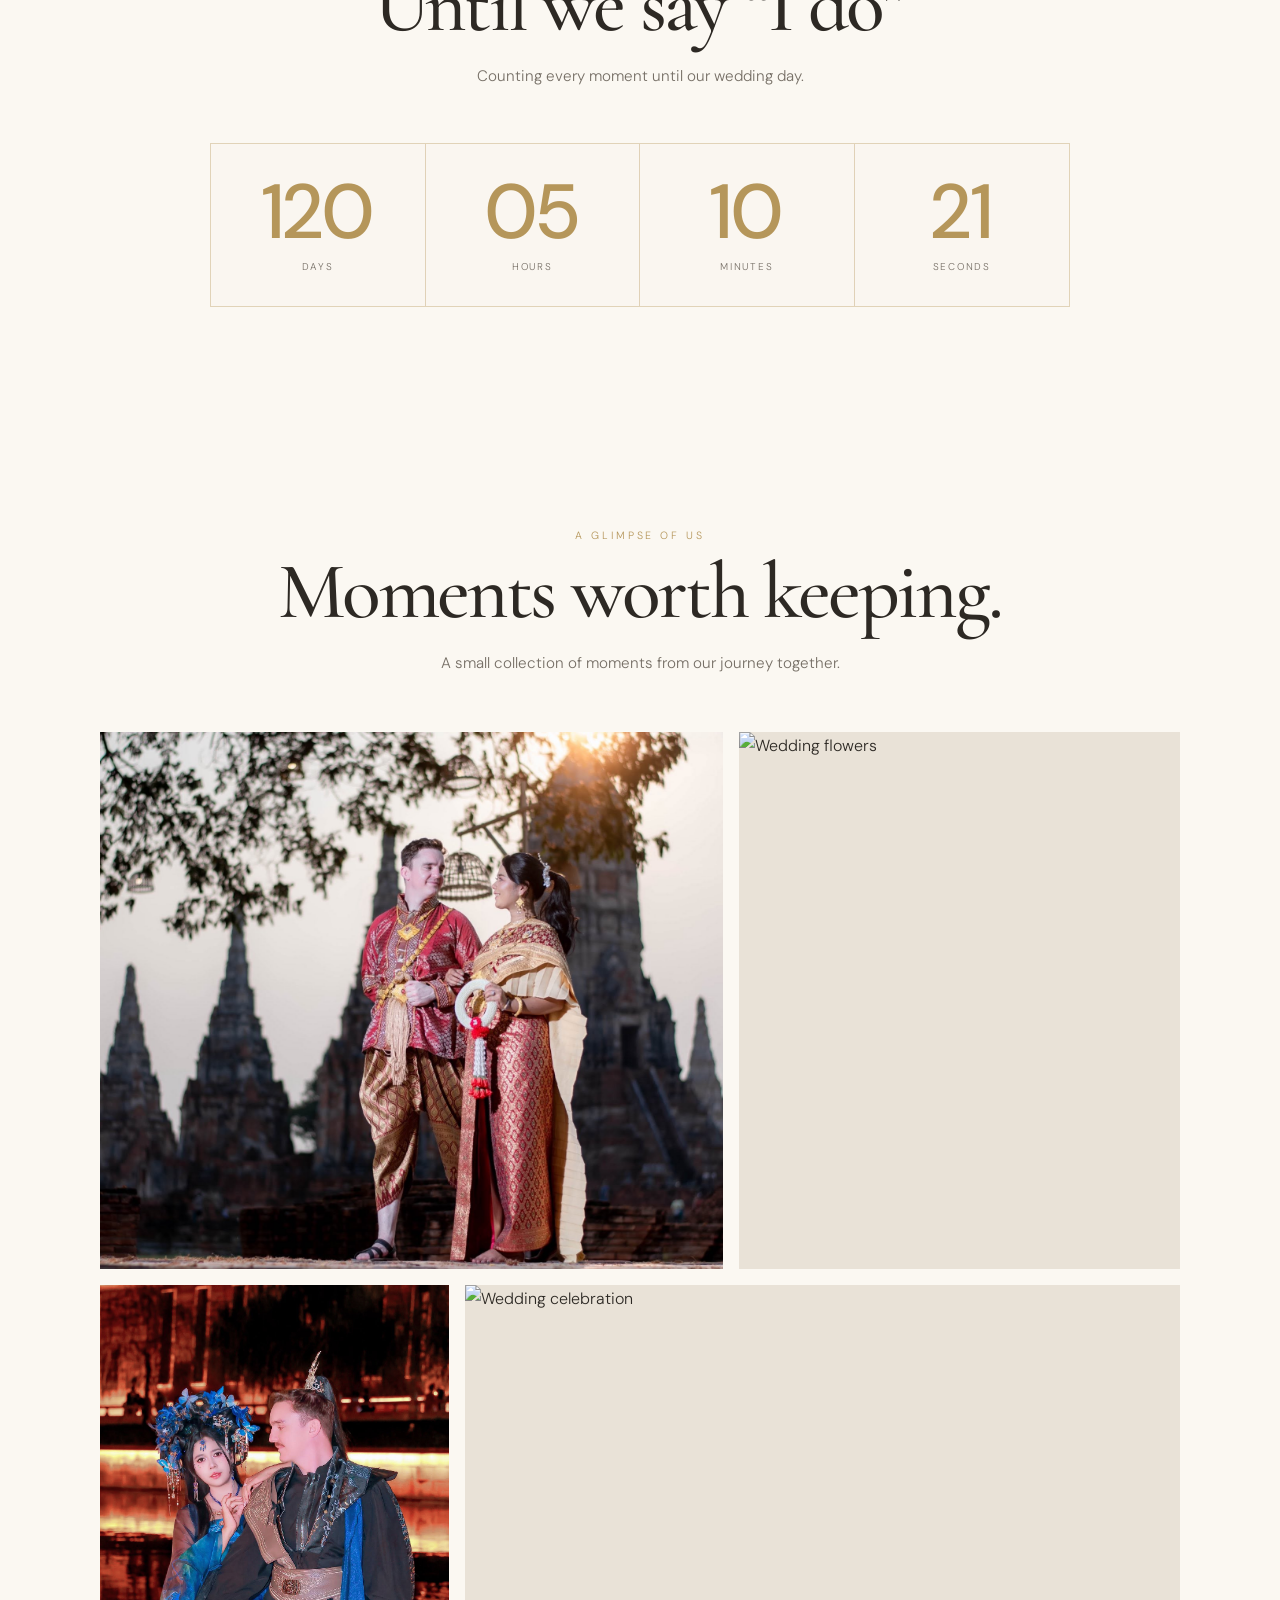
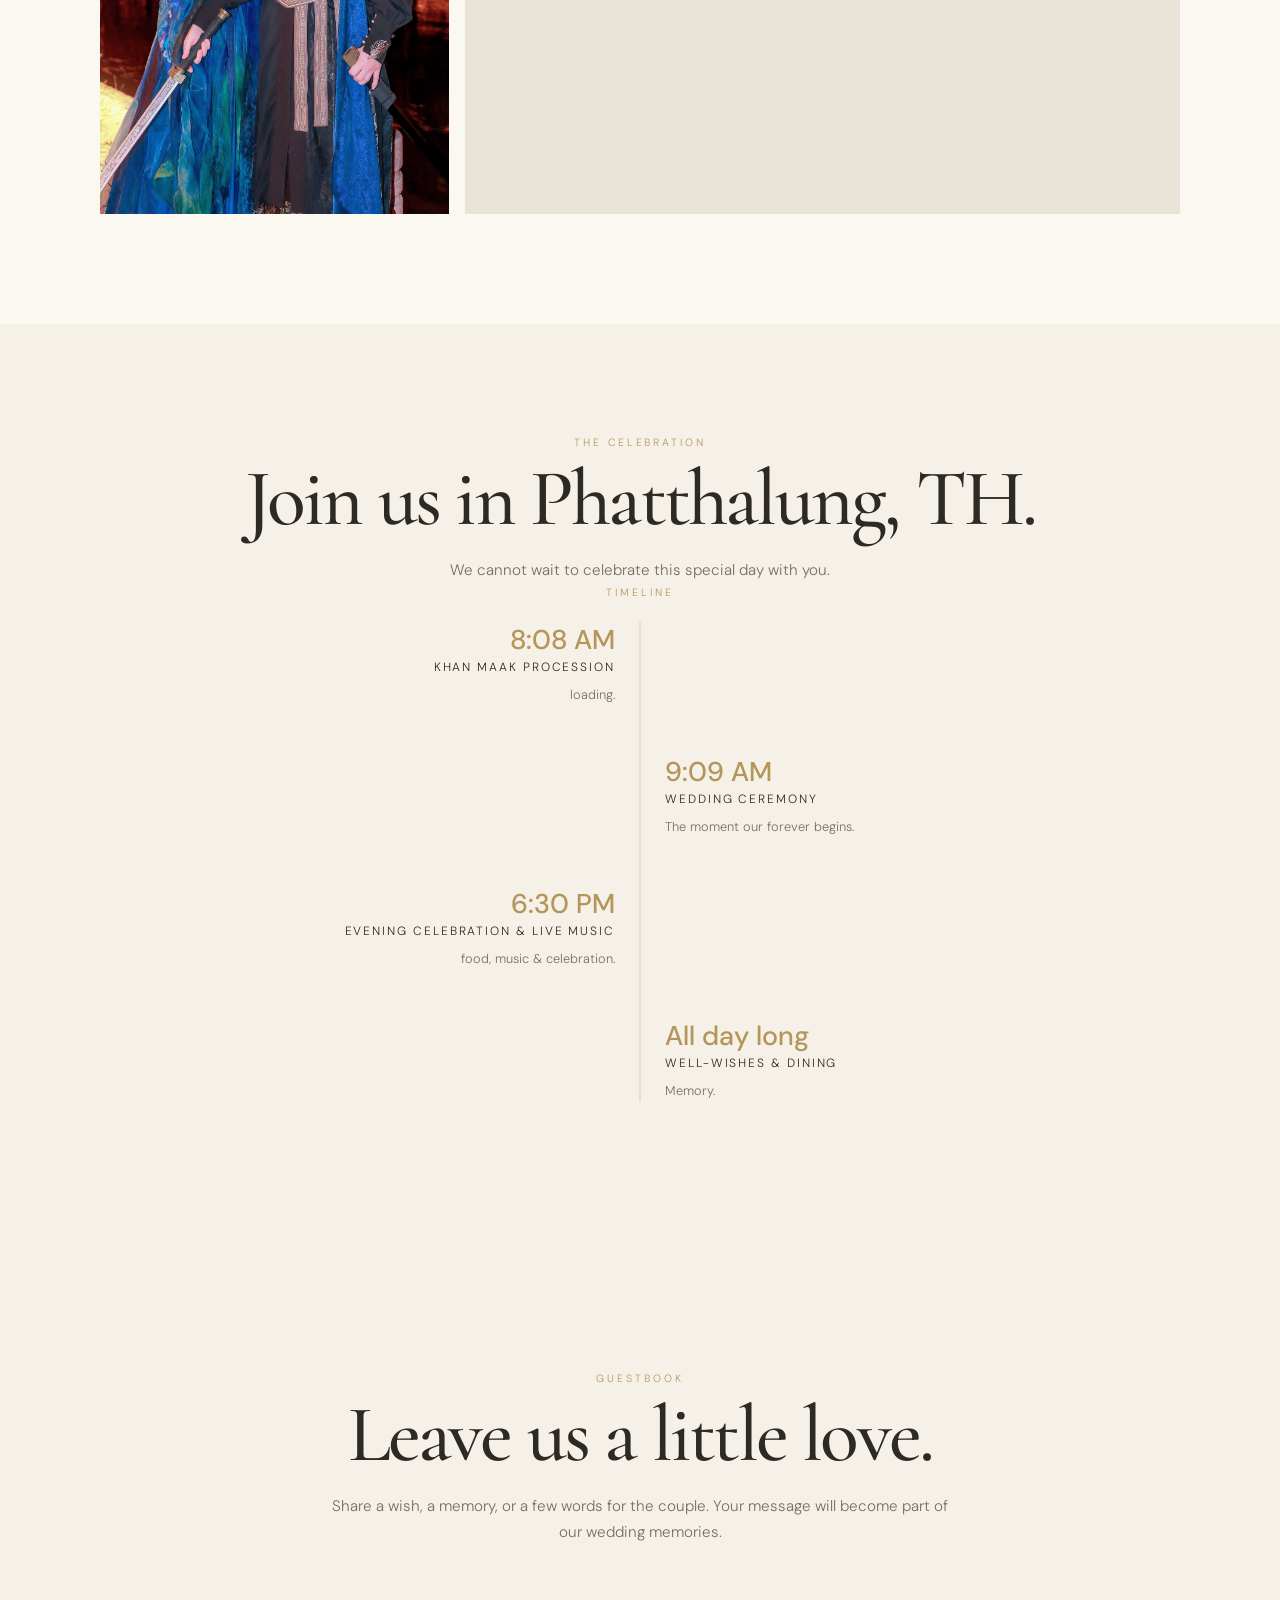
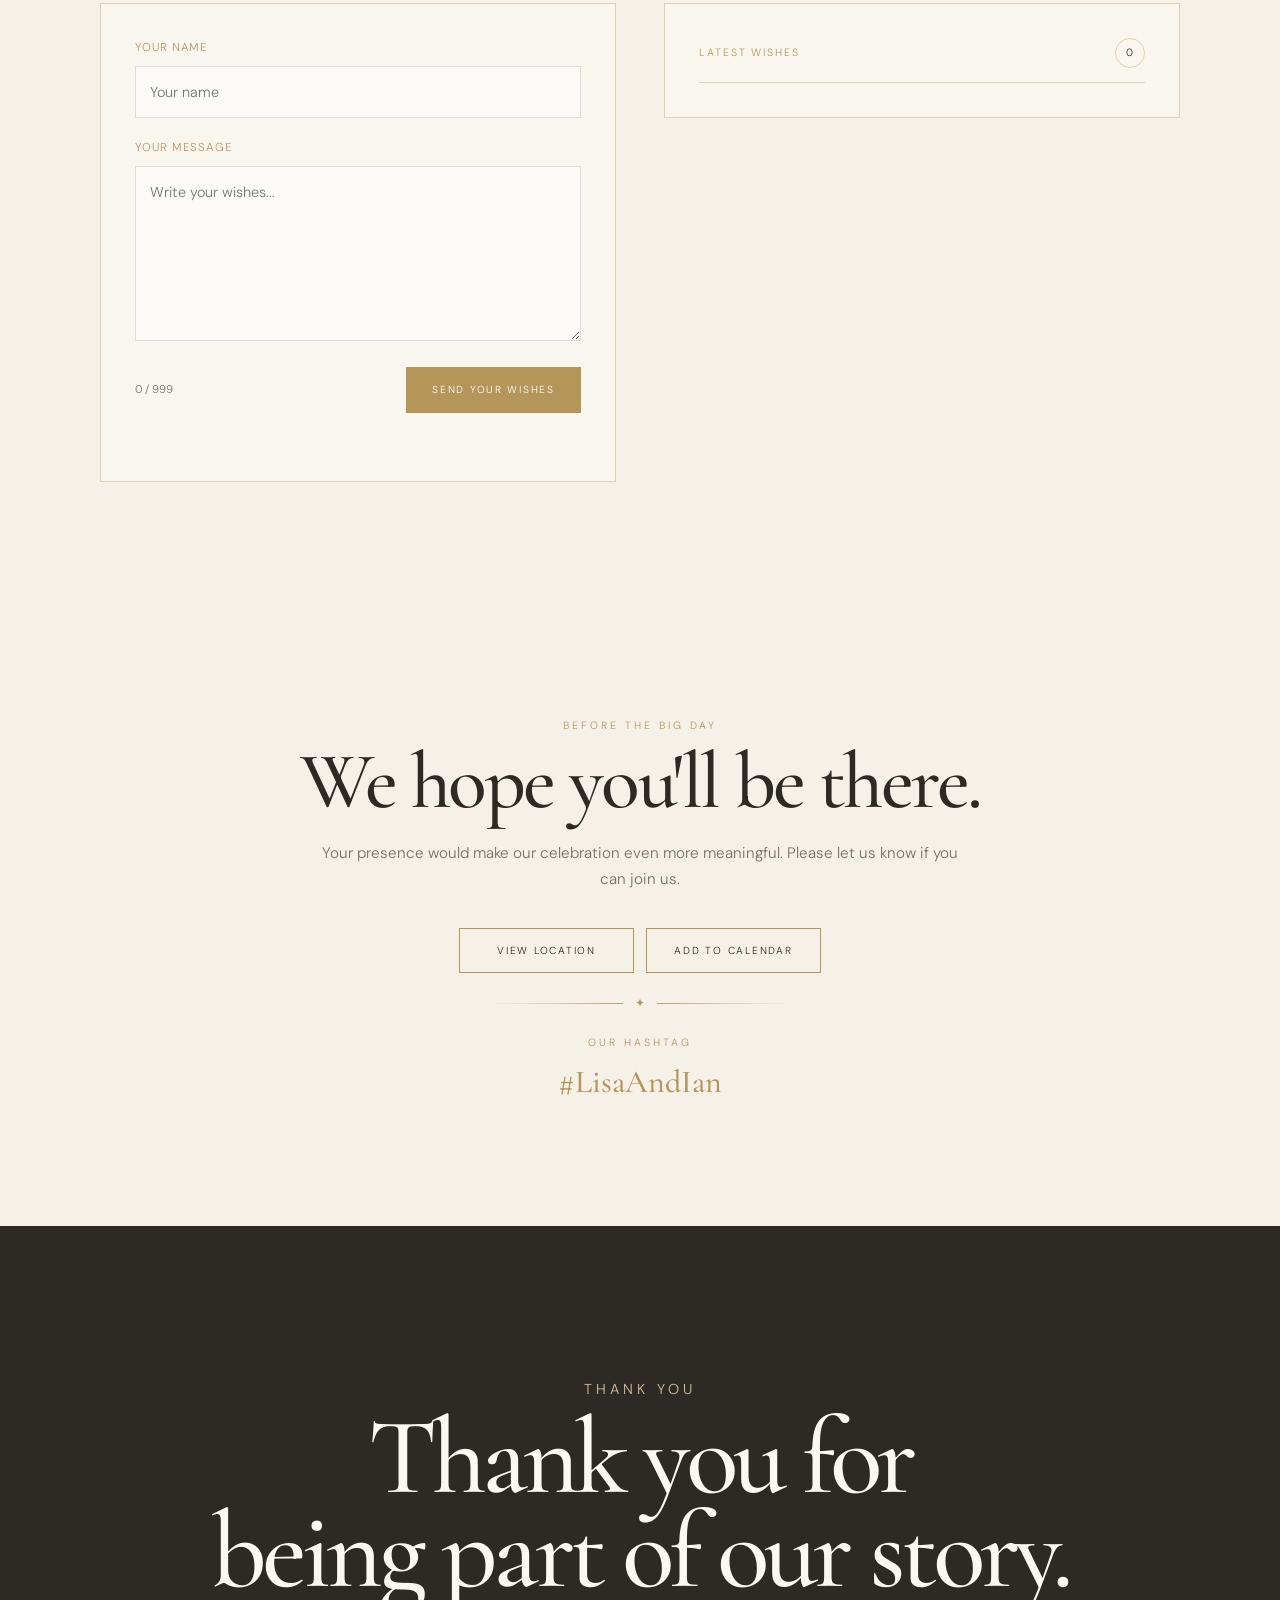
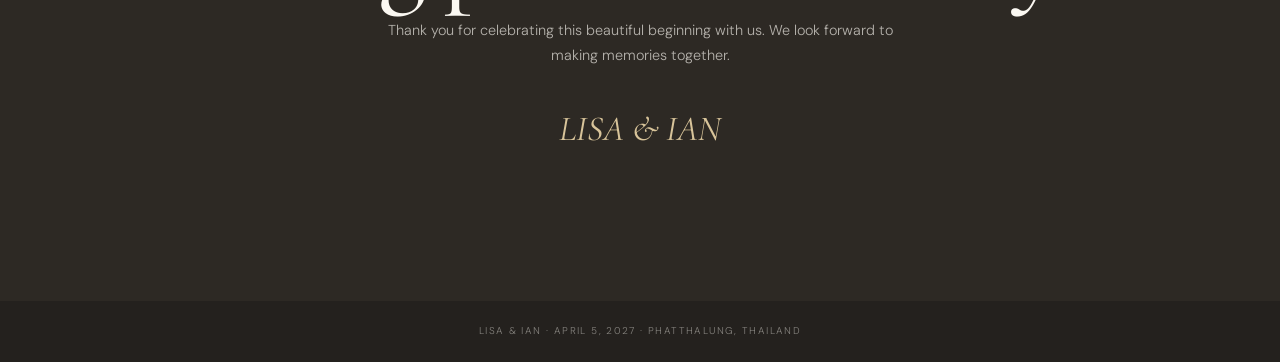
==== commit ac6d4435: "Update index.html" ====
--- a/index.html
+++ b/index.html
@@ -15,11 +15,6 @@
   <div class="site-noise" aria-hidden="true"></div>
 
   <header class="floating-tools" aria-label="Invitation controls">
-    <div class="language-switcher" role="group" aria-label="Language selector">
-      <button type="button" data-lang="th" aria-label="ภาษาไทย">TH</button>
-      <span class="language-divider">|</span>
-      <button type="button" data-lang="en" aria-label="English">EN</button>
-    </div>
     <button type="button" class="music-control" id="music-toggle" aria-pressed="false" aria-label="Play wedding music">
       <span class="music-icon" aria-hidden="true">♫</span>
       <span class="music-label" data-i18n="musicPlay"></span>
--- a/css/style.css
+++ b/css/style.css
@@ -70,7 +70,7 @@
 .section-paper .ornament::after { background:var(--paper); }
 
 .hero { display:grid; place-items:center; text-align:center; overflow:hidden; }
-.hero::before { content:""; position:absolute; inset:0; background:linear-gradient(to bottom,rgba(246,241,232,.08),rgba(246,241,232,.78)),url('di01_n.jpg') center/cover; filter:saturate(.72); transform:scale(1.05); animation:heroZoom 18s ease-in-out infinite alternate; z-index:-2; }
+.hero::before { content:""; position:absolute; inset:0; background:linear-gradient(to bottom,rgba(246,241,232,.08),rgba(246,241,232,.78)),url('assets/images/di01_n.jpgg') center/cover; filter:saturate(.72); transform:scale(1.05); animation:heroZoom 18s ease-in-out infinite alternate; z-index:-2; }
 .hero::after { content:""; position:absolute; inset:0; background:linear-gradient(to bottom,rgba(246,241,232,.15),var(--ivory) 94%); z-index:-1; }
 @keyframes heroZoom{from{transform:scale(1.05)}to{transform:scale(1.12)}}
 .hero-inner { padding-top:12vh; }
